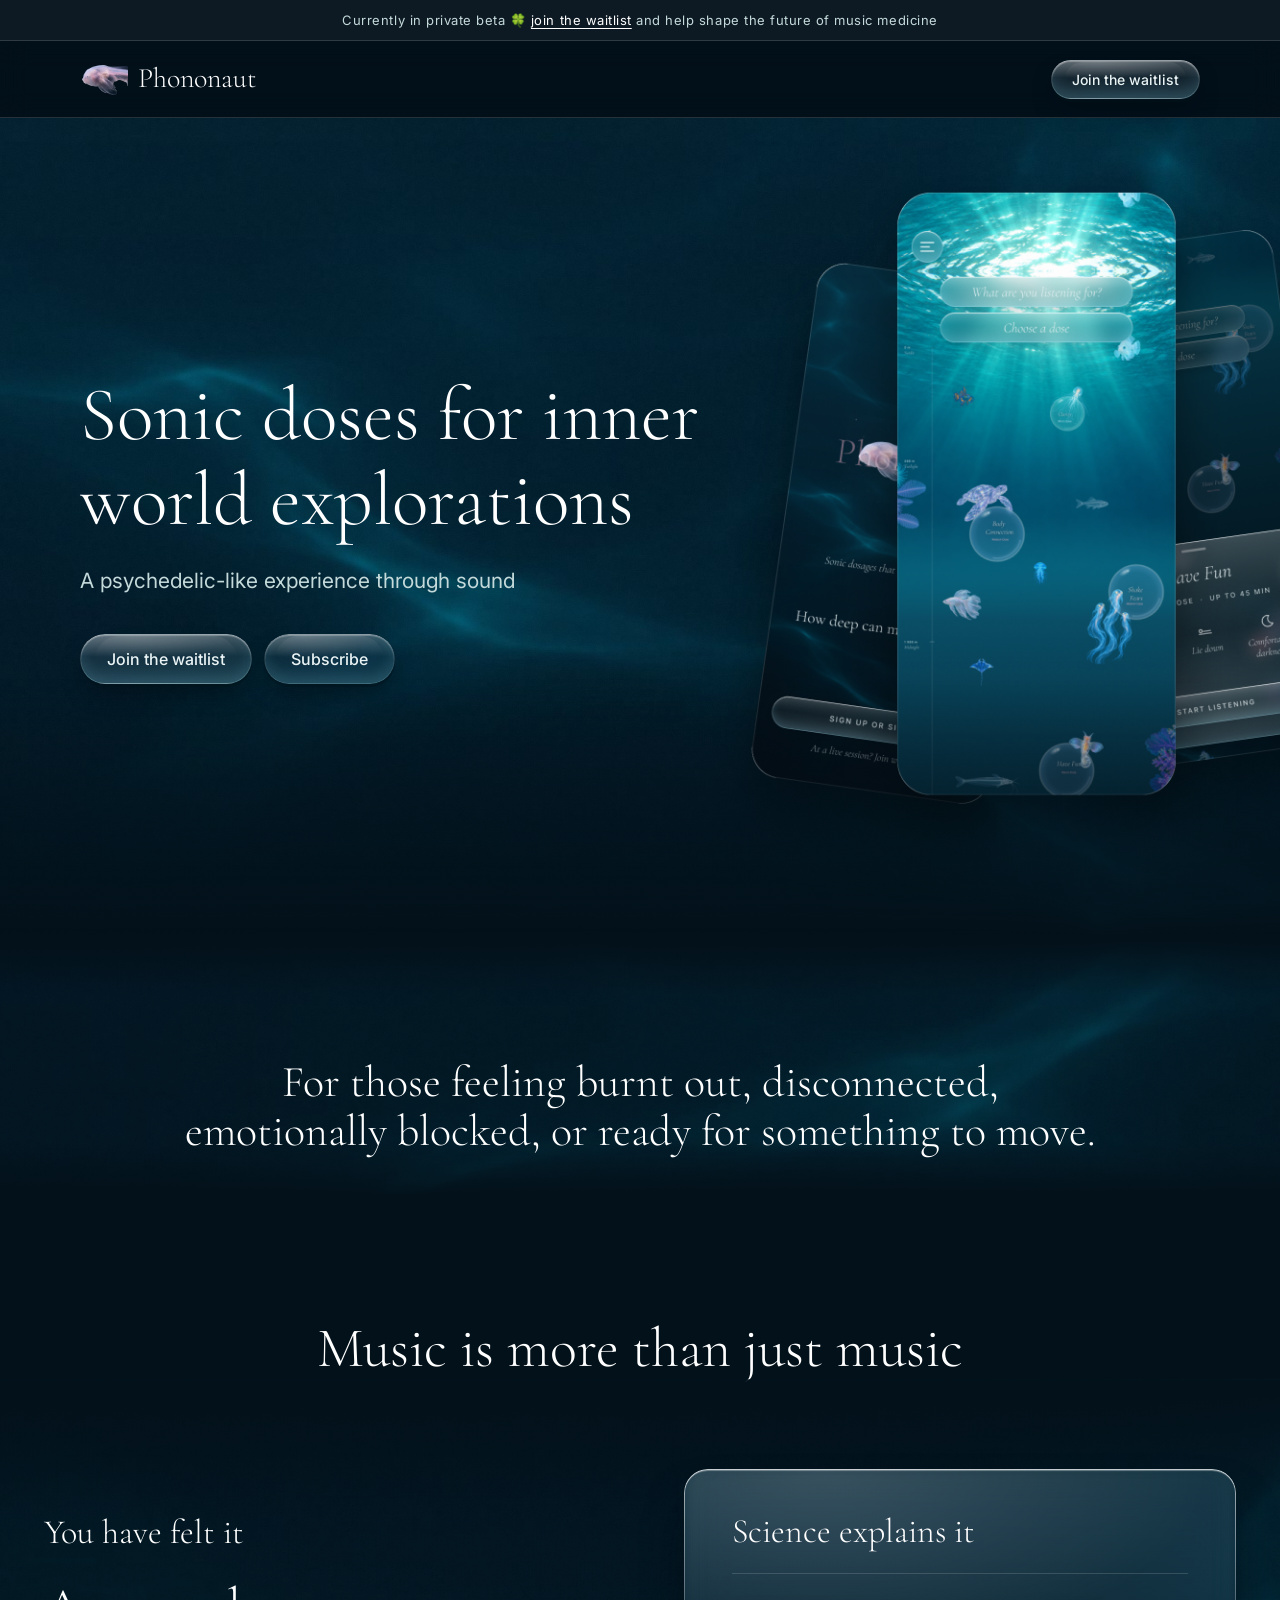
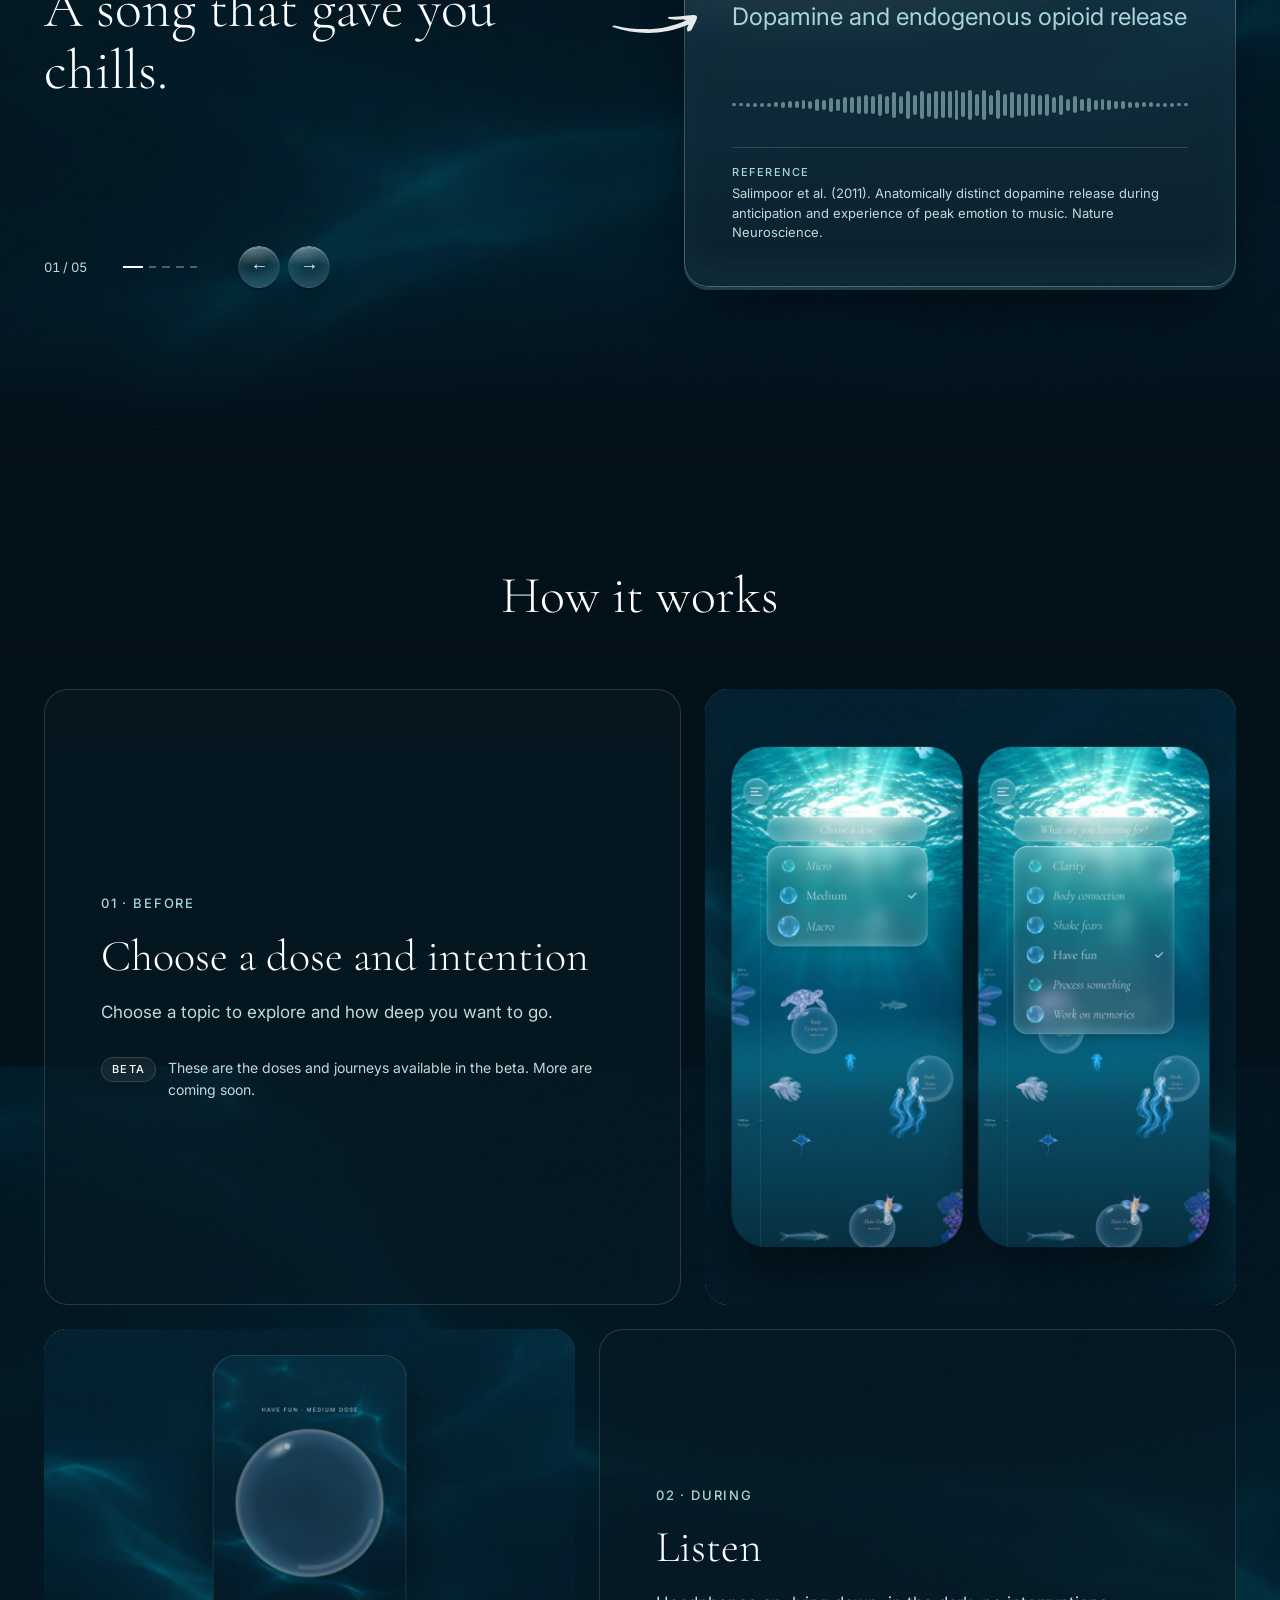
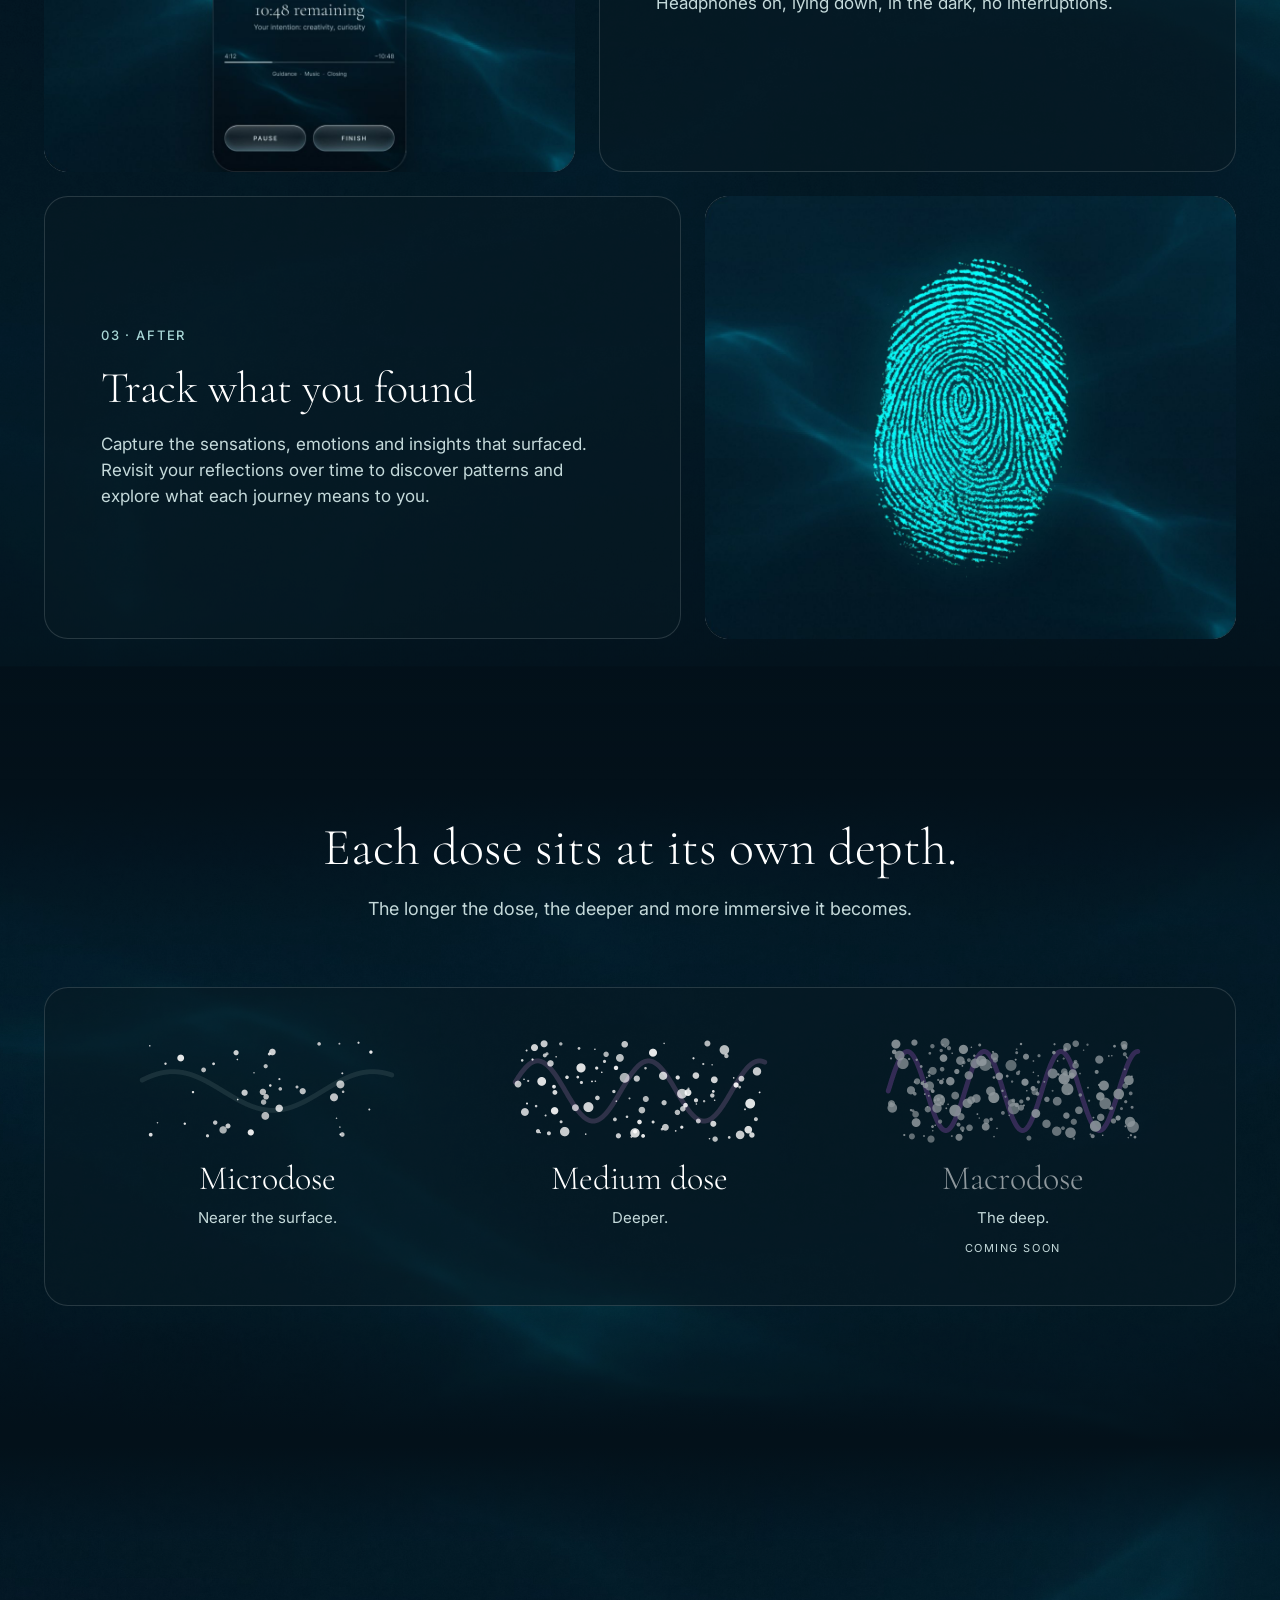
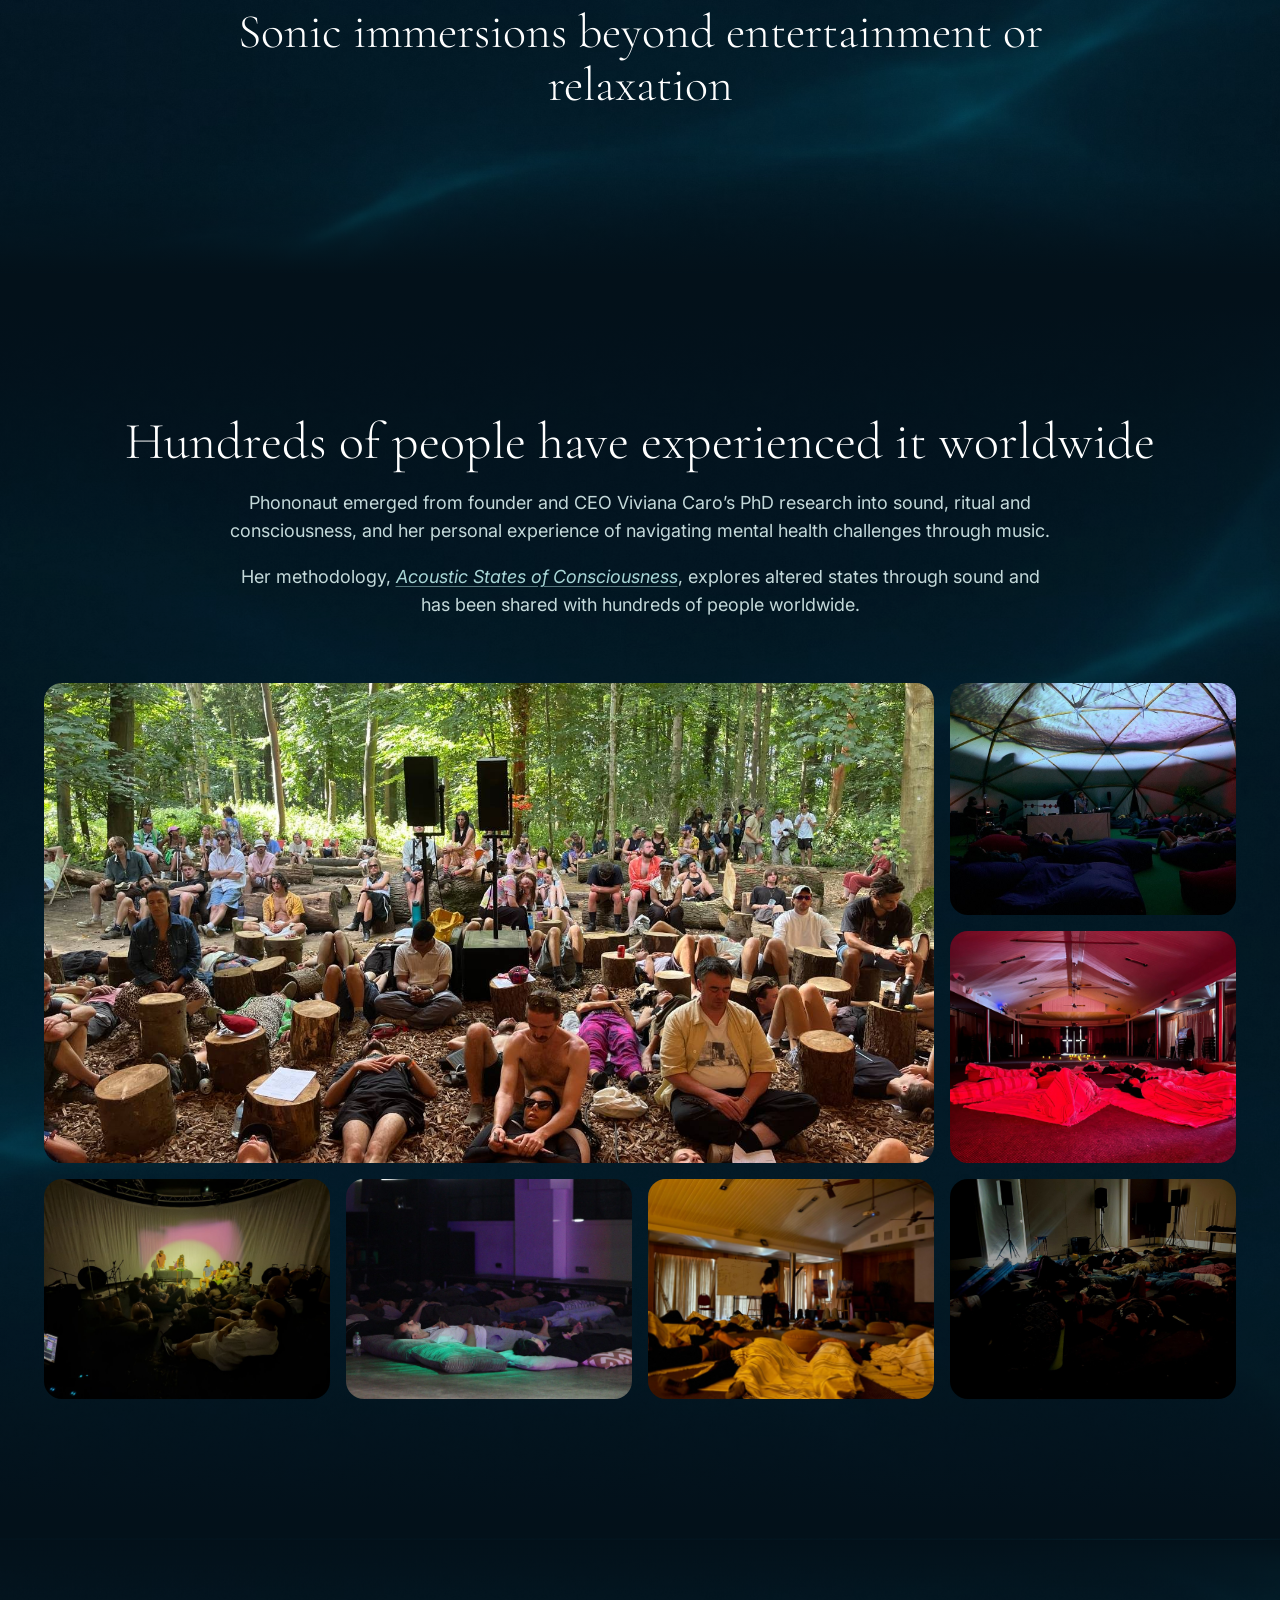
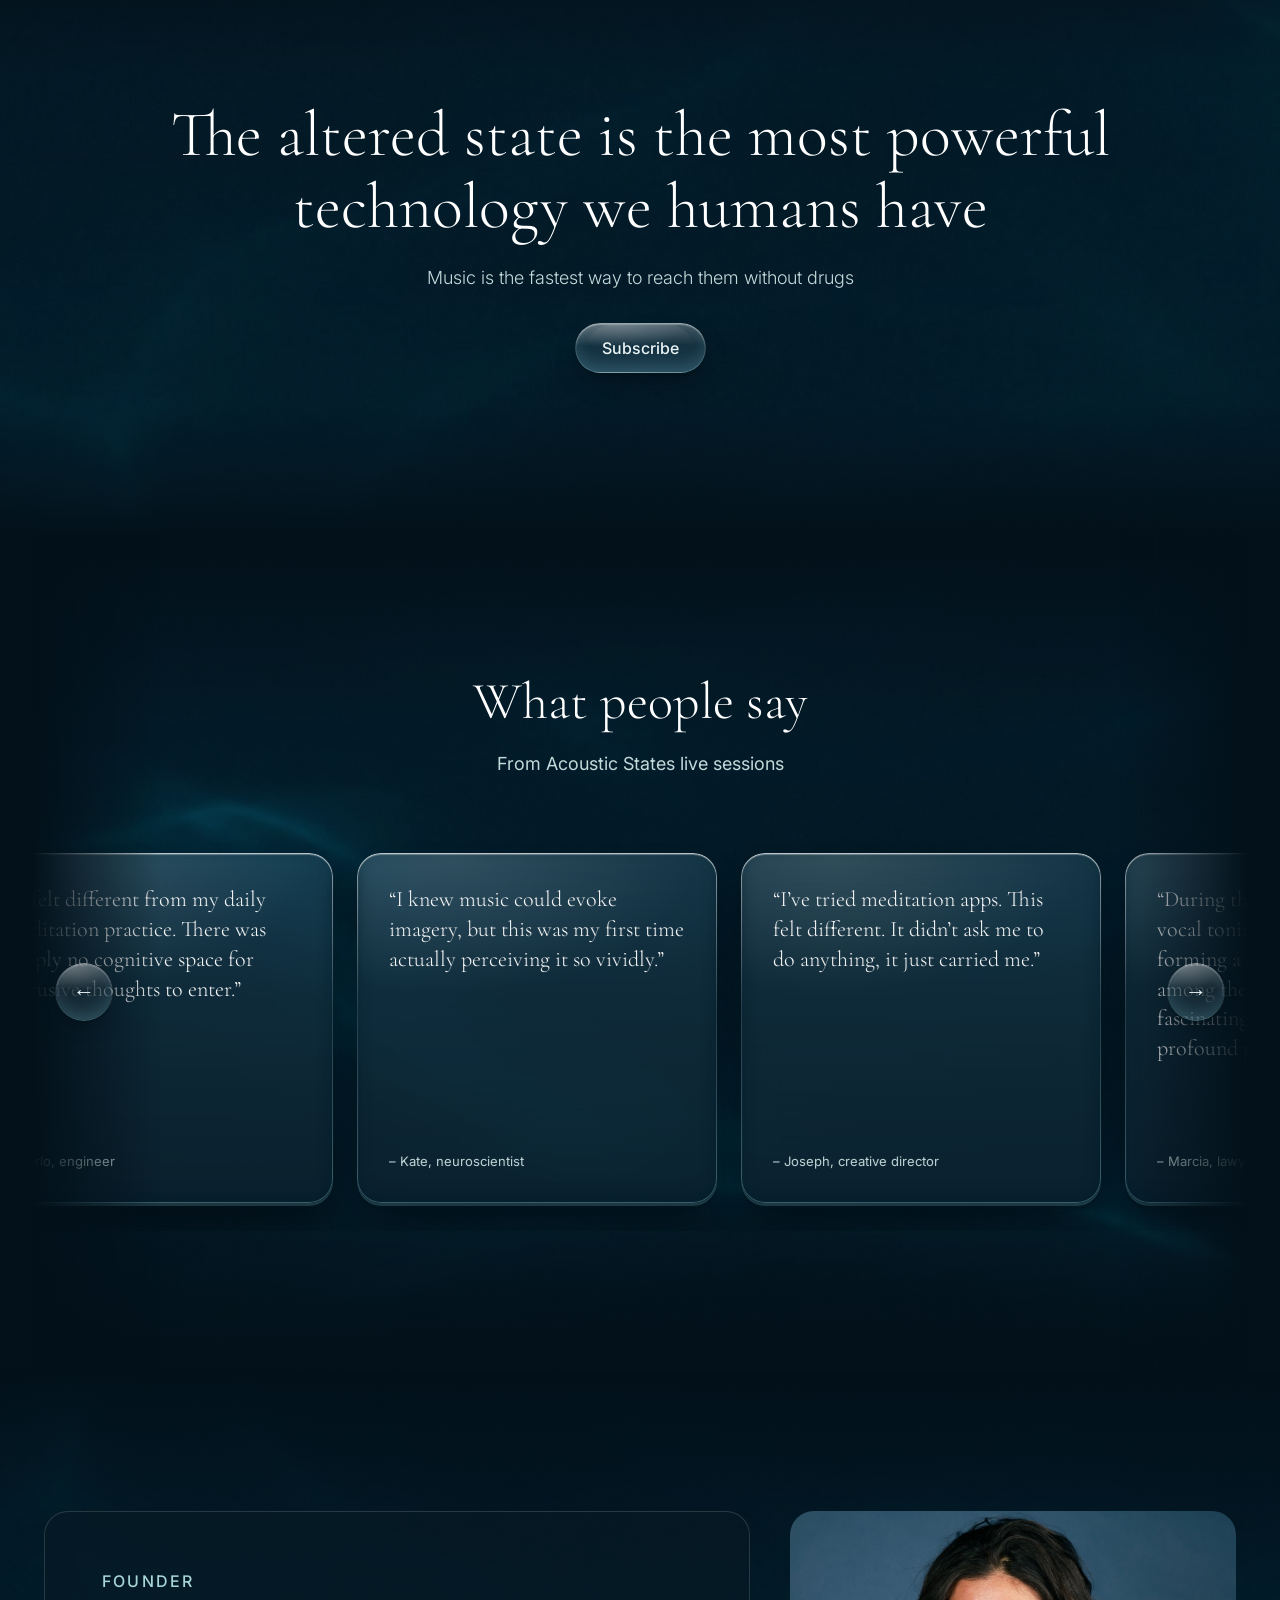
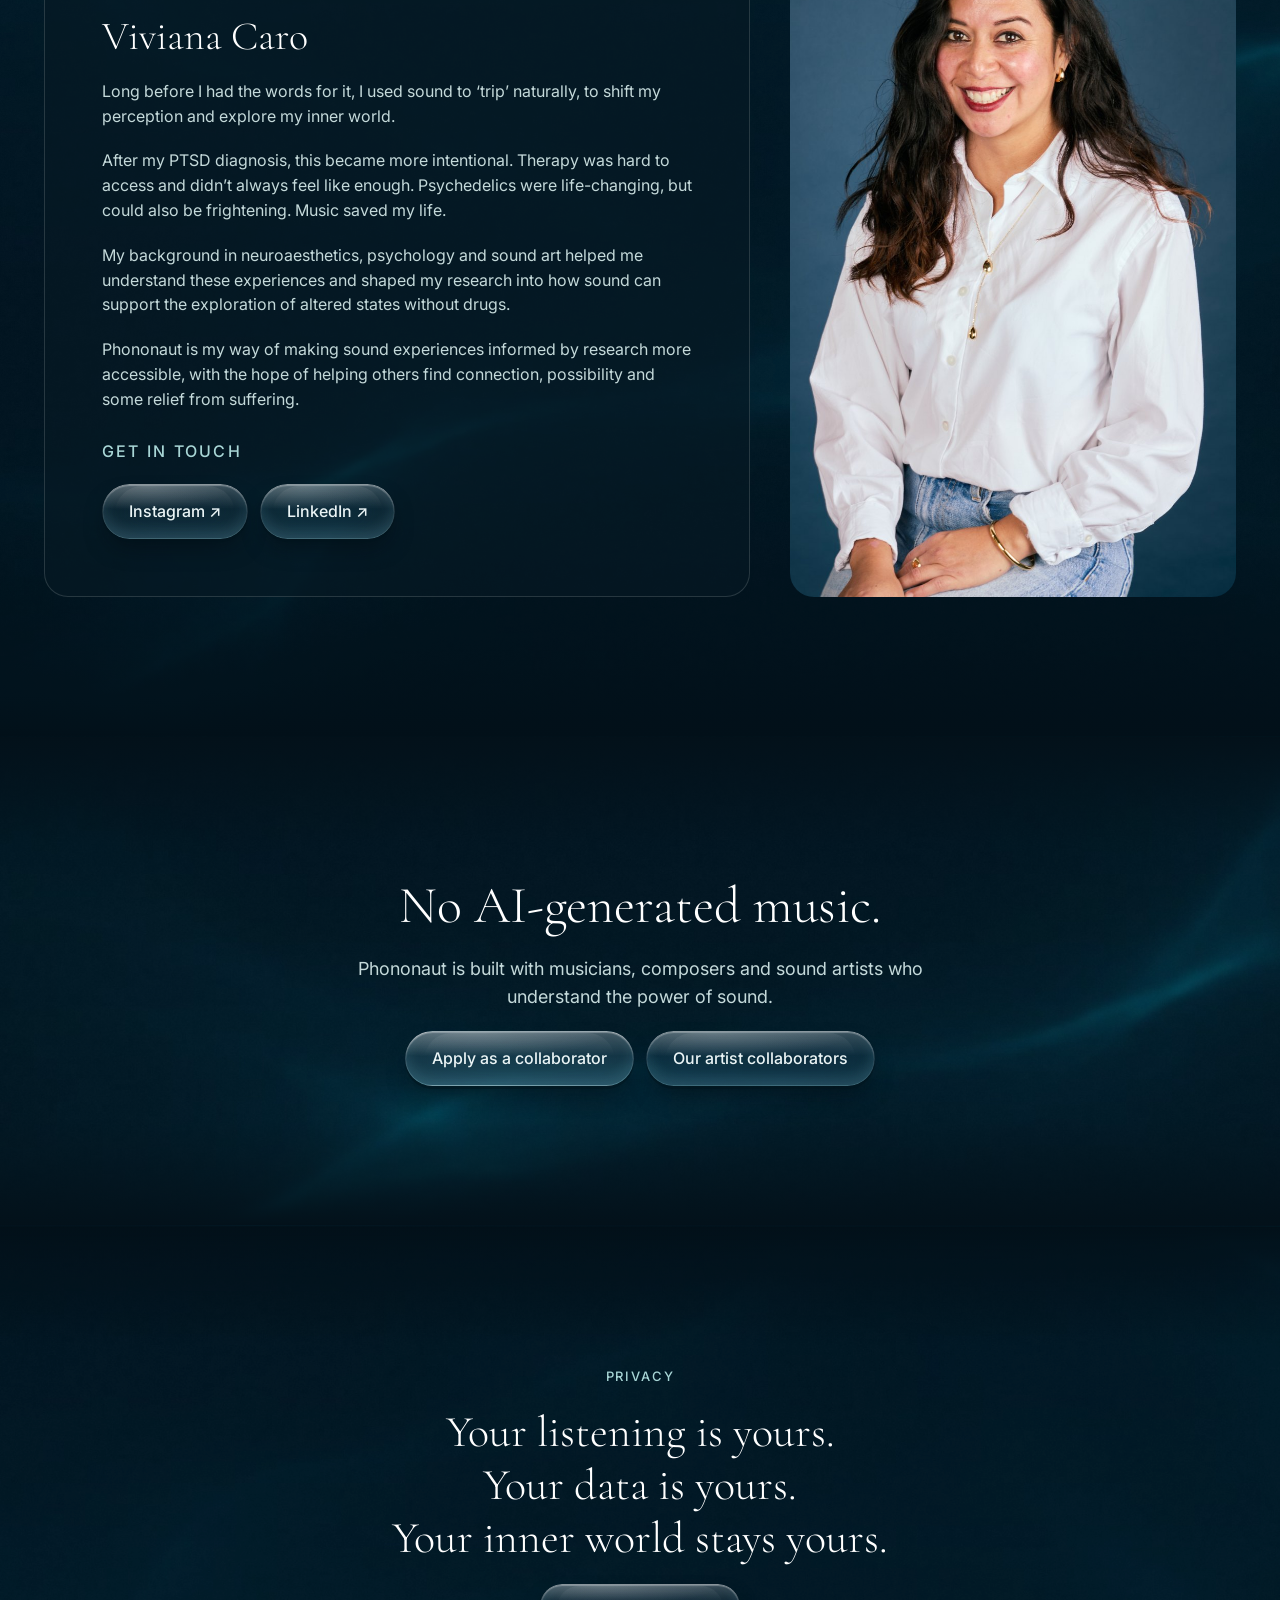
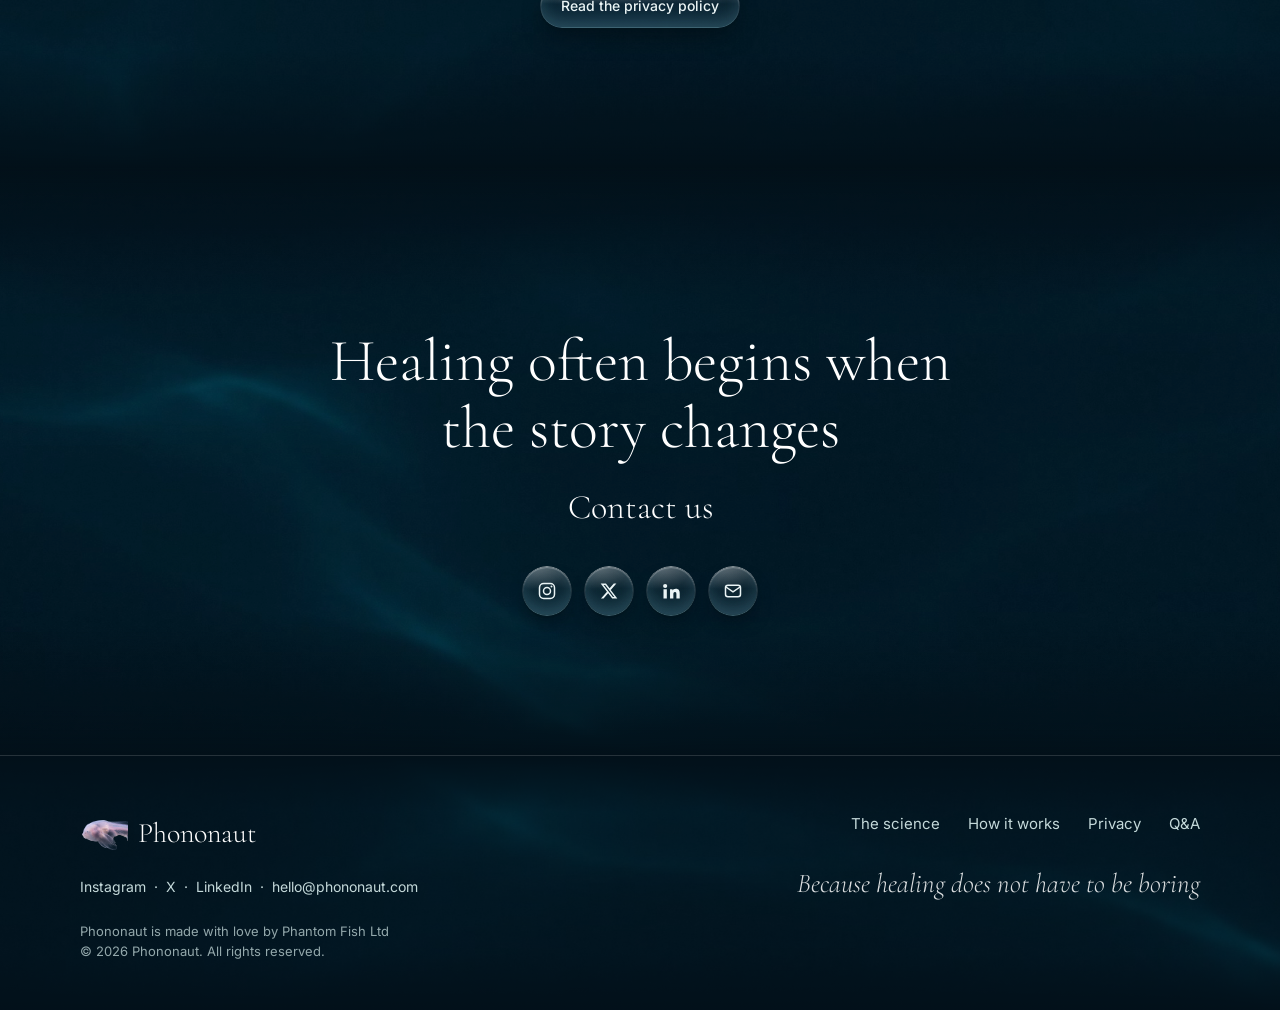
==== index.html @ af829df3 "Ripples on the hero's water: rings from a click, soft ones following the pointer" ====
<!doctype html>
<html lang="en-GB">
<head>
  <meta charset="utf-8">
  <meta name="viewport" content="width=device-width, initial-scale=1">
  <title>Phononaut · Sonic doses for inner world explorations</title>
  <meta name="description" content="A psychedelic-like experience through sound. Guided listening journeys for your iPhone, from Phantom Fish.">
  <link rel="icon" href="images/half-fish.png">
  <link rel="preconnect" href="https://fonts.googleapis.com">
  <link rel="preconnect" href="https://fonts.gstatic.com" crossorigin>
  <link href="https://fonts.googleapis.com/css2?family=Cormorant+Garamond:ital,wght@0,300;1,300&family=Inter:wght@400;500&display=swap" rel="stylesheet">
  <link rel="stylesheet" href="styles.css?v=1795515883">
</head>
<body>

  <p class="banner">Currently in private beta 🍀 <a href="https://acousticstates.com/#waitlist">join the waitlist</a> and help shape the future of music medicine</p>

  <header class="nav">
    <div class="nav__inner">
      <a class="logo" href="index.html" aria-label="Phononaut, home">
        <img src="images/half-fish.png" alt="" width="48" height="32">
        <span>Phononaut</span>
      </a>
      <button type="button" class="button button--small" data-signup="waitlist">Join the waitlist</button>
    </div>
  </header>

  <main>

    <section class="hero">
      <canvas class="hero__ripple" id="ripple" aria-hidden="true"></canvas>
      <div class="hero__phones" aria-hidden="true"></div>
      <div class="hero__words">
        <h1>Sonic doses for inner world explorations</h1>
        <p class="hero__sub">A psychedelic-like experience through sound</p>
        <div class="buttons">
          <button type="button" class="button" data-signup="waitlist">Join the waitlist</button>
          <button type="button" class="button button--outline" data-signup="subscribe">Subscribe</button>
        </div>
      </div>
    </section>

    <section class="statement statement--for"><p>For those feeling burnt out, disconnected, emotionally blocked, or ready for something to move.</p></section>

    <h2 class="lead" id="science">Music is more than just music</h2>

    <section class="science" aria-label="The science, five moments">
      <div class="wrap science__grid">
        <div class="science__felt">
          <h3>You have felt it</h3>
          <p class="science__moment" id="moment" aria-live="polite">A song that gave you chills.</p>
          <div class="progress">
            <span id="count">01 / 05</span>
            <span class="progress__dashes" aria-hidden="true"><span class="is-on"></span><span></span><span></span><span></span><span></span></span>
            <span class="arrows">
              <button class="arrow" id="prev" aria-label="Previous moment">←</button>
              <button class="arrow" id="next" aria-label="Next moment">→</button>
            </span>
          </div>
        </div>
        <div class="deck">
          <svg class="link-arrow" width="85" height="18" viewBox="0 0 85 18" aria-hidden="true"><path d="M76.6005 9.50813C51.005 20.2224 25.8748 20.5983 0 11.7638C1.8615 9.79011 3.44377 10.542 4.65374 10.9179C13.9612 13.4555 23.5479 13.7375 33.0415 14.1134C46.7235 14.6773 59.6609 11.4818 72.3191 6.31267C72.8776 6.1247 73.3429 5.74877 74.4598 4.99689C68.0377 3.68111 61.6155 5.93675 56.031 3.30518C56.1241 2.92925 56.1241 2.45931 56.2172 2.08337C60.4055 1.80142 64.687 1.51946 68.8753 1.14353C73.0637 0.767587 77.159 0.297683 81.3474 0.0157292C84.4188 -0.17224 85.7219 1.33151 84.605 4.15104C83.2089 7.81643 81.2543 11.1999 79.4859 14.6773C79.2997 15.0532 79.0205 15.5231 78.6482 15.7111C77.6244 16.087 76.6005 16.1811 75.4837 16.463C75.2975 15.5232 74.8321 14.4893 74.9252 13.6435C75.1114 12.5157 75.7629 11.5758 76.6005 9.50813Z" fill="currentColor"/></svg>
          <div class="card">
            <h3>Science explains it</h3>
            <p class="card__science" id="mechanism">Dopamine and endogenous opioid release</p>
            <div class="wave" id="wave" aria-hidden="true"></div>
            <p class="paper"><span class="paper__label">Reference</span><a id="paper" href="https://doi.org/10.1038/nn.2726" target="_blank" rel="noopener">Salimpoor et al. (2011). Anatomically distinct dopamine release during anticipation and experience of peak emotion to music. Nature Neuroscience.</a></p>
          </div>
        </div>
      </div>
    </section>

    <section class="section" id="how">
      <div class="wrap">
        <div class="section__head"><h2>How it works</h2></div>
        <div class="steps">
          <article class="step step--flip">
            <div class="step__picture"><img src="images/step-intention.jpg" alt="The app's ocean, with the dose and intention choices open" width="551" height="639"></div>
            <div class="step__card">
              <p class="eyebrow">01 · Before</p>
              <h3>Choose a dose and intention</h3>
              <p>Choose a topic to explore and how deep you want to go.</p>
              <p class="beta"><span class="beta__tag">BETA</span><span>These are the doses and journeys available in the beta. More are coming soon.</span></p>
            </div>
          </article>
          <article class="step">
            <div class="step__picture"><img src="images/step-listen.jpg" alt="The listening screen: a glass bubble and the time remaining" width="551" height="460"></div>
            <div class="step__card">
              <p class="eyebrow">02 · During</p>
              <h3>Listen</h3>
              <p>Headphones on, lying down, in the dark, no interruptions.</p>
            </div>
          </article>
          <article class="step step--flip">
            <div class="step__picture step__picture--print"><img src="images/step-found.jpg" alt="" width="551" height="460"><img class="fingerprint" src="images/fingerprint.png" alt="A glowing turquoise fingerprint" width="430" height="700"></div>
            <div class="step__card">
              <p class="eyebrow">03 · After</p>
              <h3>Track what you found</h3>
              <p>Capture the sensations, emotions and insights that surfaced. Revisit your reflections over time to discover patterns and explore what each journey means to you.</p>
            </div>
          </article>
        </div>
      </div>
    </section>

    <section id="doses" class="section" style="padding-top:40px">
      <div class="wrap">
        <div class="section__head">
          <h2>Each dose sits at its own depth.</h2>
          <p>The longer the dose, the deeper and more immersive it becomes.</p>
        </div>
        <div class="doses">
          <div class="dose"><img src="images/dose-micro.png" alt="" width="260" height="110"><h3>Microdose</h3><p>Nearer the surface.</p></div>
          <div class="dose"><img src="images/dose-medium.png" alt="" width="260" height="110"><h3>Medium dose</h3><p>Deeper.</p></div>
          <div class="dose dose--soon"><img src="images/dose-macro.png" alt="" width="260" height="110"><h3>Macrodose</h3><p>The deep.</p><span class="soon">COMING SOON</span></div>
        </div>
      </div>
    </section>

    <section class="statement statement--water"><p>Sonic immersions beyond entertainment or relaxation</p></section>

    <section class="section">
      <div class="wrap">
        <div class="section__head">
          <h2>Hundreds of people have experienced it worldwide</h2>
          <p>Phononaut emerged from founder and CEO Viviana Caro’s PhD research into sound, ritual and consciousness, and her personal experience of navigating mental health challenges through music.</p>
          <p>Her methodology, <a class="inline-link" href="https://www.acousticstates.com"><em>Acoustic States of Consciousness</em></a>, explores altered states through sound and has been shared with hundreds of people worldwide.</p>
        </div>
        <div class="photos">
          <img class="big" src="images/session-forest.jpg" alt="A listening session in a forest, people lying among tree stumps" loading="lazy">
          <img src="images/session-dome.jpg" alt="A session inside a dome lit with projections" loading="lazy">
          <img src="images/session-red-room.jpg" alt="People lying under blankets in a room lit red" loading="lazy">
          <img src="images/session-curtain.jpg" alt="Musicians playing to a seated audience in a curtained room" loading="lazy">
          <img src="images/session-lying-down.jpg" alt="People lying on cushions in a purple-lit room" loading="lazy">
          <img src="images/session-whiteboard.jpg" alt="Viviana at a whiteboard as people lie listening" loading="lazy">
          <img src="images/session-dark-room.jpg" alt="People lying in a dark room with a beam of light" loading="lazy">
        </div>
      </div>
    </section>

    <section class="statement statement--big statement--water"><p>The altered state is the most powerful technology we humans have</p><p class="statement__small">Music is the fastest way to reach them without drugs</p><div class="statement__action"><button type="button" class="button" data-signup="subscribe">Subscribe</button></div></section>

    <section id="voices" class="section voices" aria-labelledby="voices-title">
      <div class="wrap section__head">
        <h2 id="voices-title">What people say</h2>
        <p>From Acoustic States live sessions</p>
      </div>
      <div class="voices__row" id="voices">
        <div class="voices__track" id="voices-track">
        <blockquote class="quote"><p>“It felt different from my daily meditation practice. There was simply no cognitive space for intrusive thoughts to enter.”</p><cite>– Marlo, engineer</cite></blockquote>
        <blockquote class="quote"><p>“I knew music could evoke imagery, but this was my first time actually perceiving it so vividly.”</p><cite>– Kate, neuroscientist</cite></blockquote>
        <blockquote class="quote"><p>“I’ve tried meditation apps. This felt different. It didn’t ask me to do anything, it just carried me.”</p><cite>– Joseph, creative director</cite></blockquote>
        <blockquote class="quote"><p>“During the initial guidance and vocal toning phase, I felt a sense of forming a collective unconscious among the participants. It was a fascinating preparation that led to profound progressive relaxation.”</p><cite>– Marcia, lawyer</cite></blockquote>
        <blockquote class="quote"><p>“It took me a few weeks to process what came from it. I realised the session connected me more deeply with my own internal sound, even my tinnitus, as a guide or presence. Since the workshop, I relate very differently to my hearing condition.”</p><cite>– Herman, artist</cite></blockquote>
        <blockquote class="quote"><p>“I was very skeptical, but it was one of the most powerful experiences of my life. I have done psychedelics before, and this felt like crossing a threshold. I can’t wait to do it again.”</p><cite>– Chris, founder and musician</cite></blockquote>
      </div>
      </div>
      <div class="voices__fade voices__fade--left" aria-hidden="true"></div>
      <div class="voices__fade" aria-hidden="true"></div>
      <button class="arrow arrow--left" id="voices-prev" aria-label="Previous quotes">←</button>
      <button class="arrow" id="voices-next" aria-label="Next quotes">→</button>
    </section>

    <section class="section" id="about">
      <div class="wrap about">
        <div class="about__card">
          <p class="eyebrow">Founder</p>
          <h2>Viviana Caro</h2>
          <p>Long before I had the words for it, I used sound to ‘trip’ naturally, to shift my perception and explore my inner world.</p>
          <p>After my PTSD diagnosis, this became more intentional. Therapy was hard to access and didn’t always feel like enough. Psychedelics were life-changing, but could also be frightening. Music saved my life.</p>
          <p>My background in neuroaesthetics, psychology and sound art helped me understand these experiences and shaped my research into how sound can support the exploration of altered states without drugs.</p>
          <p>Phononaut is my way of making sound experiences informed by research more accessible, with the hope of helping others find connection, possibility and some relief from suffering.</p>
          <p class="eyebrow" style="margin-top:8px">Get in touch</p>
          <div class="buttons">
            <a class="button button--outline" href="https://www.instagram.com/viviaanacaro/" target="_blank" rel="noopener">Instagram&nbsp;↗</a>
            <a class="button button--outline" href="https://www.linkedin.com/in/vivianacaros/" target="_blank" rel="noopener">LinkedIn&nbsp;↗</a>
          </div>
        </div>
        <img class="about__photo" src="images/viviana.jpg" alt="Viviana Caro, smiling, in a white shirt" width="446" height="669" loading="lazy">
      </div>
    </section>

    <section id="artists" class="section section--water">
      <div class="wrap artists">
        <h2>No AI-generated music.</h2>
        <p>Phononaut is built with musicians, composers and sound artists who understand the power of sound.</p>
        <div class="buttons">
          <button type="button" class="button" id="collab-open">Apply as a collaborator</button>
          <a class="button button--outline" href="#">Our artist collaborators</a>
        </div>
      </div>
    </section>

    <section class="section" id="privacy">
      <div class="wrap privacy">
        <p class="eyebrow">Privacy</p>
        <p class="lines">Your listening is yours.<br>Your data is yours.<br>Your inner world stays yours.</p>
        <a class="button button--outline button--small" href="privacy.html">Read the privacy policy</a>
      </div>
    </section>


    <section class="closing">
      <h2 class="healing">Healing often begins when<br>the story changes</h2>
      <p class="closing__sub">Contact us</p>
      <nav class="socials" aria-label="Phononaut on social media">
        <a class="social" href="#" aria-label="Phononaut on Instagram"><svg viewBox="0 0 24 24" aria-hidden="true"><rect x="3" y="3" width="18" height="18" rx="5" fill="none" stroke="currentColor" stroke-width="1.8"/><circle cx="12" cy="12" r="4.2" fill="none" stroke="currentColor" stroke-width="1.8"/><circle cx="17.4" cy="6.6" r="1.2" fill="currentColor"/></svg></a>
        <a class="social" href="#" aria-label="Phononaut on X"><svg viewBox="0 0 24 24" aria-hidden="true"><path fill="currentColor" d="M17.75 3h3.07l-6.71 7.67L22 21h-6.18l-4.84-6.33L5.44 21H2.37l7.18-8.2L2 3h6.34l4.37 5.78L17.75 3zm-1.08 16.18h1.7L7.4 4.73H5.58l11.09 14.45z"/></svg></a>
        <a class="social" href="#" aria-label="Phononaut on LinkedIn"><svg viewBox="0 0 24 24" aria-hidden="true"><path fill="currentColor" d="M4.98 3.5a2.5 2.5 0 1 1 0 5 2.5 2.5 0 0 1 0-5zM3 9.75h4v11.25H3V9.75zm7 0h3.83v1.54h.06c.53-1 1.84-2.06 3.79-2.06 4.05 0 4.8 2.67 4.8 6.13V21h-4v-5.07c0-1.21-.02-2.77-1.69-2.77-1.69 0-1.95 1.32-1.95 2.68V21h-4V9.75z"/></svg></a>
        <a class="social" href="mailto:hello@phononaut.com" aria-label="Email hello@phononaut.com"><svg viewBox="0 0 24 24" aria-hidden="true"><rect x="3" y="5" width="18" height="14" rx="3" fill="none" stroke="currentColor" stroke-width="1.8"/><path d="M4 7.5l8 5.5 8-5.5" fill="none" stroke="currentColor" stroke-width="1.8" stroke-linecap="round" stroke-linejoin="round"/></svg></a>
      </nav>
    </section>

  </main>

  <footer class="footer">
    <div class="footer__inner">
      <div class="footer__left">
        <a class="logo" href="index.html"><img src="images/half-fish.png" alt="" width="48" height="32"><span>Phononaut</span></a>
        <p class="footer__social"><a href="#">Instagram</a> &nbsp;·&nbsp; <a href="#">X</a> &nbsp;·&nbsp; <a href="#">LinkedIn</a> &nbsp;·&nbsp; <a href="mailto:hello@phononaut.com">hello@phononaut.com</a></p>
        <p class="footer__company">Phononaut is made with love by Phantom Fish Ltd<br>© 2026 Phononaut. All rights reserved.</p>
      </div>
      <div class="footer__right">
        <nav class="footer__cols" aria-label="Footer">
        <div class="footer__links"><a href="#science">The science</a><a href="#how">How it works</a><a href="privacy.html">Privacy</a><a href="qa.html">Q&amp;A</a></div>
      </nav>
        <p class="footer__tagline">Because healing does not have to be boring</p>
      </div>
    </div>
  </footer>


  <dialog class="signup" id="signup" aria-labelledby="signup-title">
    <form class="signup__form" id="signup-form" action="https://formspree.io/f/moedpyzq" method="POST" novalidate>
      <button type="button" class="signup__close" id="signup-close" aria-label="Close">×</button>
      <p class="eyebrow" id="signup-eyebrow">Private beta</p>
      <h2 id="signup-title">Join the waitlist</h2>
      <p class="signup__lead" id="signup-lead">Leave your email and we’ll let you know when there is a place for you.</p>
      <input type="hidden" name="list" id="signup-list" value="Waitlist">
      <input type="hidden" name="_subject" id="signup-subject" value="New Phononaut waitlist sign-up">
      <label class="signup__label" for="signup-email">Email</label>
      <input class="signup__input" type="email" id="signup-email" name="email" autocomplete="email" required placeholder="you@example.com">
      <p class="signup__error" id="signup-error" role="alert"></p>
      <button class="button signup__submit" type="submit" id="signup-submit">Join the waitlist</button>
      <p class="signup__done" id="signup-done" role="status" hidden>Thank you, you’re on the list.</p>
    </form>
  </dialog>

  <dialog class="signup collab" id="collab" aria-labelledby="collab-title">
    <form class="signup__form" id="collab-form" action="https://formspree.io/f/moedpyzq" method="POST" enctype="multipart/form-data" novalidate>
      <button type="button" class="signup__close" id="collab-close" aria-label="Close">×</button>
      <div class="collab__fields">
        <p class="eyebrow">Artists</p>
        <h2 id="collab-title">Apply as a collaborator</h2>
        <p class="signup__lead">Tell us about your sound. We read every application.</p>
        <input type="hidden" name="list" value="Collaborator">
        <input type="hidden" name="_subject" value="New Phononaut collaborator application">
        <label class="signup__label" for="collab-name">Name</label>
        <input class="signup__input" type="text" id="collab-name" name="name" autocomplete="name" required>
        <label class="signup__label" for="collab-email">Email</label>
        <input class="signup__input" type="email" id="collab-email" name="email" autocomplete="email" required placeholder="you@example.com">
        <label class="signup__label" for="collab-social">Social media and website</label>
        <textarea class="signup__input signup__area" id="collab-social" name="social" rows="2" placeholder="Instagram, SoundCloud, Bandcamp, your website…"></textarea>
        <label class="signup__label" for="collab-message">Message</label>
        <textarea class="signup__input signup__area" id="collab-message" name="message" rows="4" required placeholder="Who you are and the kind of music you make"></textarea>
        <label class="signup__label" for="collab-link">Link to your music</label>
        <input class="signup__input" type="url" id="collab-link" name="music_link" placeholder="https://">
        <label class="signup__label" for="collab-file">Or upload a sample <span class="signup__hint">(audio, up to 25 MB)</span></label>
        <label class="file" for="collab-file"><span class="file__button">Choose a file</span><span class="file__name" id="collab-file-name">No file chosen</span></label>
        <input class="file__input" type="file" id="collab-file" name="sample" accept="audio/*,.mp3,.wav,.aiff,.aif,.flac,.m4a">
        <p class="signup__error" id="collab-error" role="alert"></p>
        <button class="button signup__submit" type="submit" id="collab-submit">Send application</button>
      </div>
      <p class="signup__done" id="collab-done" role="status" hidden>Thank you. We’ve received your application and will be in touch.</p>
    </form>
  </dialog>
  <script src="script.js?v=1795515883"></script>
</body>
</html>
---- styles.css ----
/* Phononaut · built from the Figma frame "Option no video" (page "Final Websites"). */

:root {
  --sea: #03111a;
  --sea-2: #061a26;
  --card: rgba(8, 26, 36, .62);
  --line: rgba(255, 255, 255, .14);
  --white: #ffffff;
  --body: #c4d9da;
  --accent: #a8d6d6;
  --draft: #f2c3a2;
  --serif: "Cormorant Garamond", Georgia, serif;
  --sans: "Inter", system-ui, sans-serif;
  --wide: 1240px;
}

* { box-sizing: border-box; }
html { scroll-behavior: smooth; }
body {
  margin: 0;
  background: var(--sea);
  color: var(--body);
  font-family: var(--sans);
  font-size: 17px;
  line-height: 1.55;
  -webkit-font-smoothing: antialiased;
  overflow-x: hidden;
}
h1, h2, h3, p { margin: 0; font-weight: 400; }
h1, h2, h3 { font-family: var(--serif); font-weight: 300; color: var(--white); line-height: 1.12; }
a { color: inherit; }
img { display: block; max-width: 100%; height: auto; }
em { font-style: italic; }
.inline-link { color: var(--accent); text-underline-offset: 3px; text-decoration-color: rgba(168,214,214,.5); }
.inline-link:hover { text-decoration-color: var(--accent); }

.wrap { width: 100%; max-width: var(--wide); margin: 0 auto; padding: 0 24px; }
.eyebrow { font-size: 13px; font-weight: 500; letter-spacing: .14em; text-transform: uppercase; color: var(--accent); }
.centre { text-align: center; }
.section { padding: 140px 0; }
.section__head { display: flex; flex-direction: column; align-items: center; gap: 18px; text-align: center; margin-bottom: 64px; }
.section__head h2 { font-size: 52px; }
.section__head p { max-width: 820px; font-size: 18px; }

/* Buttons */
.buttons { display: flex; flex-wrap: wrap; gap: 12px; }
.button, .arrow, .faq-toggle__arrow {
  --glass:
    radial-gradient(60% 50% at 30% 0%, rgba(255,255,255,.18), rgba(255,255,255,0) 100%),
    linear-gradient(to bottom, rgba(255,255,255,.22) 0%, rgba(191,235,242,.06) 45%, rgba(153,217,229,.12) 100%);
}
.button {
  position: relative;
  display: inline-flex; align-items: center; gap: 8px;
  padding: 14px 26px; border-radius: 999px;
  font-size: 16px; font-weight: 500; text-decoration: none; white-space: nowrap;
  color: #eaf4f5;
  background: var(--glass);
  border: 1px solid transparent;
  background-clip: padding-box;
  backdrop-filter: blur(28px) saturate(140%); -webkit-backdrop-filter: blur(28px) saturate(140%);
  --depth:
    inset 0 1px 1px rgba(255,255,255,.3),
    inset 0 -6px 14px rgba(153,229,255,.14),
    0 3px 0 rgba(0,20,30,.45),
    0 12px 24px -8px rgba(0,8,14,.6);
  box-shadow: var(--depth);
  transition: transform .15s ease, box-shadow .15s ease, background .2s ease;
}
/* a glossy highlight across the top half, like a curved glass lens */
.button::after, .arrow::after {
  content: ""; position: absolute; left: 8%; right: 8%; top: 1px; height: 52%; border-radius: 999px 999px 60% 60% / 999px 999px 40% 40%; pointer-events: none;
  background: linear-gradient(to bottom, rgba(255,255,255,.07), rgba(255,255,255,0) 80%);
}
.button:active, .arrow:active { transform: translateY(3px); box-shadow: inset 0 2px 1px rgba(255,255,255,.4), inset 0 -2px 6px rgba(0,30,45,.5), 0 1px 0 rgba(0,20,30,.55), 0 6px 14px -6px rgba(0,8,14,.7); }
/* the glass edge: bright at the top, fading, with a cool glint at the bottom */
.button::before, .arrow::before {
  content: ""; position: absolute; inset: -1px; border-radius: inherit; padding: 1px; pointer-events: none;
  background: linear-gradient(to bottom, rgba(255,255,255,.55), rgba(255,255,255,.12) 50%, rgba(178,242,255,.35));
  -webkit-mask: linear-gradient(#000 0 0) content-box, linear-gradient(#000 0 0); -webkit-mask-composite: xor; mask-composite: exclude;
}
button.button { font-family: inherit; cursor: pointer; }
.button:hover { transform: translateY(-2px); box-shadow: var(--depth), 0 0 22px rgba(153,229,255,.18); }
/* the main action is a brighter glass */
.button:not(.button--outline) { background: radial-gradient(60% 50% at 30% 0%, rgba(255,255,255,.2), rgba(255,255,255,0) 100%), linear-gradient(to bottom, rgba(255,255,255,.26) 0%, rgba(191,235,242,.1) 45%, rgba(153,217,229,.18) 100%); }
.button--small { padding: 10px 20px; font-size: 14px; }
.button:focus-visible, .arrow:focus-visible, summary:focus-visible { outline: 2px solid var(--accent); outline-offset: 3px; }

/* Banner and menu bar */
.banner { text-align: center; font-size: 13px; letter-spacing: .04em; color: var(--body); padding: 10px 16px; background: rgba(255,255,255,.04); border-bottom: 1px solid var(--line); }
.banner a { color: var(--white); text-underline-offset: 3px; }
.nav { position: sticky; top: 0; z-index: 20; background: rgba(3, 17, 26, .82); backdrop-filter: blur(14px); -webkit-backdrop-filter: blur(14px); border-bottom: 1px solid var(--line); }
.nav__inner { display: flex; align-items: center; justify-content: space-between; height: 76px; max-width: 1440px; margin: 0 auto; padding: 0 80px; }
.logo { display: inline-flex; align-items: center; gap: 10px; text-decoration: none; }
.logo img { width: 48px; }
.logo span { font-family: var(--serif); font-weight: 300; font-size: 28px; color: var(--white); }

/* Hero */
.hero { position: relative; min-height: 820px; display: flex; align-items: center; overflow: hidden; background: url("images/water.jpg?v=1795513980") center / cover no-repeat; }
.hero__ripple { position: absolute; inset: 0; width: 100%; height: 100%; z-index: 0; display: block; }
.hero__phones { position: absolute; inset: 0; z-index: 1; pointer-events: none; background: url("images/hero-phones.png?v=2") right -30px center / auto 96% no-repeat; }
.hero::after { z-index: 1; }
.hero__words { z-index: 2 !important; }
.hero::after { content: ""; position: absolute; inset: auto 0 0 0; height: 260px; background: linear-gradient(to bottom, rgba(3,17,26,0), var(--sea)); pointer-events: none; }
.hero__words { position: relative; z-index: 1; max-width: 1440px; width: 100%; margin: 0 auto; padding: 0 80px; }
.hero h1 { font-size: 76px; max-width: 700px; }
.hero__sub { margin: 22px 0 36px; font-size: 21px; }

/* Science moments */
.lead { font-size: 56px; text-align: center; padding-top: 120px; }
.science { position: relative; padding: 90px 0 140px; }
.science__grid { display: grid; grid-template-columns: 1fr 1fr; gap: 88px; align-items: stretch; }
.science__felt { display: flex; flex-direction: column; padding-top: 44px; }
.science__felt h3 { font-size: 34px; line-height: 1.2; margin-bottom: 0; }
.science__moment { font-family: var(--serif); font-weight: 300; font-size: 56px; line-height: 1.1; color: var(--white); margin-top: 24px; display: flex; align-items: flex-start; }
.science__felt .progress { margin-top: auto; }
.progress { display: flex; align-items: center; gap: 22px; margin-top: 36px; font-size: 13px; }
.progress__dashes { display: flex; gap: 6px; flex: none; width: 74px; }
#count { display: inline-block; flex: none; width: 4.4em; font-variant-numeric: tabular-nums; white-space: nowrap; }
.progress__dashes span { width: 10px; height: 2px; background: rgba(255,255,255,.3); transition: width .3s ease, background .3s ease; }
.progress__dashes span.is-on { width: 26px; background: var(--white); }
.arrows { display: flex; gap: 10px; margin-left: 20px; }
.arrow { position: relative; width: 40px; height: 40px; border-radius: 50%; border: 0; background: var(--glass); backdrop-filter: blur(28px); -webkit-backdrop-filter: blur(28px); --depth: inset 0 1px 1px rgba(255,255,255,.3), inset 0 -6px 14px rgba(153,229,255,.14), 0 3px 0 rgba(0,20,30,.45), 0 10px 20px -8px rgba(0,8,14,.6); box-shadow: var(--depth); color: #eaf4f5; font-size: 18px; cursor: pointer; }
.arrow:hover { box-shadow: var(--depth), 0 0 18px rgba(153,229,255,.2); }
.deck { position: relative; display: flex; }
.deck .card { flex: 1; display: flex; flex-direction: column; }
.card__science { flex: 1; }
.link-arrow { position: absolute; z-index: 2; left: -72px; top: 146px; width: 85px; height: 18px; color: var(--white); opacity: .9; }
.card { position: relative; z-index: 1; padding: 44px 48px; border-radius: 24px; border: 0;
  background:
    radial-gradient(70% 45% at 25% 0%, rgba(255,255,255,.14), rgba(255,255,255,0) 100%),
    linear-gradient(to bottom, rgba(120,190,210,.20) 0%, rgba(20,48,62,.78) 40%, rgba(12,34,46,.88) 100%);
  backdrop-filter: blur(24px) saturate(140%); -webkit-backdrop-filter: blur(24px) saturate(140%);
  box-shadow:
    inset 0 2px 1px rgba(255,255,255,.35),
    inset 0 -6px 14px rgba(0,30,45,.55),
    inset 0 -18px 30px rgba(153,229,255,.08),
    0 3px 0 rgba(140,205,220,.22),
    0 7px 0 rgba(0,20,30,.6),
    0 30px 50px -14px rgba(0,8,14,.85);
}
.card::before {
  content: ""; position: absolute; inset: 0; border-radius: inherit; padding: 1px; pointer-events: none;
  background: linear-gradient(to bottom, rgba(255,255,255,.6), rgba(255,255,255,.12) 45%, rgba(178,242,255,.35));
  -webkit-mask: linear-gradient(#000 0 0) content-box, linear-gradient(#000 0 0); -webkit-mask-composite: xor; mask-composite: exclude;
}
.card h3 { font-size: 34px; padding-bottom: 22px; border-bottom: 1px solid var(--line); }
.card__science { margin: 24px 0; font-size: 24px; color: var(--accent); min-height: 2.6em; }
.wave { display: flex; align-items: center; gap: 3px; height: 40px; }
.paper { margin-top: 22px; padding-top: 16px; border-top: 1px solid var(--line); font-size: 13px; line-height: 1.5; min-height: 5.6em; }
.paper__label { display: block; margin-bottom: 4px; font-size: 11px; font-weight: 500; letter-spacing: .14em; text-transform: uppercase; color: var(--accent); }
.paper a { color: var(--body); text-decoration: none; }
.paper a:hover { color: var(--white); text-decoration: underline; text-underline-offset: 3px; }
.card { transition: opacity .25s ease, transform .25s ease; }
.card.is-changing { opacity: 0; transform: translateX(16px); }
.wave span { flex: 1; background: rgba(168, 214, 214, .55); border-radius: 2px; }

/* How it works */
.steps { display: flex; flex-direction: column; gap: 24px; }
.step { display: grid; grid-template-columns: 1fr 1.2fr; gap: 24px; }
.step--flip { grid-template-columns: 1.2fr 1fr; }
.step--flip .step__picture { order: 2; }
.step__picture { border-radius: 24px; overflow: hidden; background: var(--sea-2); }
.step__picture img { width: 100%; height: 100%; object-fit: cover; }
.step__picture--print { position: relative; }
.step__picture .fingerprint { position: absolute; left: 50%; top: 50%; width: auto; height: 72%; object-fit: contain; transform: translate(-50%, -50%); filter: drop-shadow(0 0 24px rgba(0, 230, 230, .35)); }
.step__card { display: flex; flex-direction: column; justify-content: center; gap: 18px; padding: 56px; border-radius: 24px; border: 1px solid var(--line); background: var(--card); }
.step__card h3 { font-size: 44px; }
.beta { display: flex; align-items: flex-start; gap: 12px; margin-top: 14px; font-size: 14px; }
.beta__tag { flex: none; padding: 3px 10px; border-radius: 999px; border: 1px solid var(--line); background: rgba(255,255,255,.06); color: var(--white); font-size: 11px; font-weight: 500; letter-spacing: .12em; }

/* Doses */
.doses { display: grid; grid-template-columns: repeat(3, 1fr); gap: 24px; padding: 48px; border-radius: 24px; border: 1px solid var(--line); background: var(--card); text-align: center; }
.dose img { width: 260px; margin: 0 auto 14px; }
.dose h3 { font-size: 34px; }
.dose p { font-size: 15px; margin-top: 8px; }
.dose--soon img, .dose--soon h3 { opacity: .55; }
.soon { display: block; margin-top: 10px; font-size: 11px; letter-spacing: .14em; color: var(--body); }

.statement { padding: 72px 0; text-align: center; }
.statement p { font-family: var(--serif); font-weight: 300; color: var(--white); font-size: 48px; line-height: 1.12; max-width: 1000px; margin: 0 auto; }
.statement--big p { font-size: 64px; }
.statement p.statement__small { margin-top: 22px; font-family: var(--sans); font-size: 18px; line-height: 1.5; color: var(--body); }

/* Photos */
.photos { display: grid; grid-template-columns: repeat(4, 1fr); grid-template-rows: 232px 232px 220px; gap: 16px; }
.photos img { width: 100%; height: 100%; object-fit: cover; border-radius: 18px; }
.photos .big { grid-column: 1 / span 3; grid-row: 1 / span 2; }

/* Voices */
.voices { position: relative; }
.voices__row { display: flex; gap: 24px; overflow-x: auto; scroll-snap-type: x mandatory; padding: 8px max(24px, calc((100vw - var(--wide)) / 2 + 24px)); scrollbar-width: none; scroll-padding-inline: max(24px, calc((100vw - var(--wide)) / 2 + 24px)); }
.voices__row::-webkit-scrollbar { display: none; }
.quote { margin: 0; flex: 0 0 360px; scroll-snap-align: start; display: flex; flex-direction: column; justify-content: space-between; gap: 28px; padding: 32px; border-radius: 24px; border: 1px solid var(--line); background: var(--card); }
.quote p { font-family: var(--serif); font-weight: 300; font-size: 22px; line-height: 1.35; color: var(--white); }
.quote cite { font-style: normal; font-size: 13px; }
.voices__fade { position: absolute; top: 0; right: 0; bottom: 0; width: 200px; background: linear-gradient(to right, rgba(3,17,26,0), var(--sea) 80%); pointer-events: none; }
.voices__fade--left { left: 0; right: auto; background: linear-gradient(to left, rgba(3,17,26,0), var(--sea) 80%); opacity: 0; transition: opacity .3s ease; }
.voices.is-scrolled .voices__fade--left { opacity: 1; }
.voices .arrow { position: absolute; right: 56px; top: 50%; transform: translateY(-50%); width: 56px; height: 56px; font-size: 22px; z-index: 2; }
.voices .arrow--left { right: auto; left: 56px; }
.voices .arrow[disabled] { opacity: .35; cursor: default; }

/* About me */
.about { display: grid; grid-template-columns: 1fr 446px; gap: 40px; align-items: stretch; }
.about__card { padding: 57px; border-radius: 24px; border: 1px solid var(--line); background: var(--card); display: flex; flex-direction: column; gap: 20px; }
.about__card h2 { font-size: 40px; }
.about__card p { font-size: 16px; }
.about__photo { border-radius: 24px; width: 100%; height: 100%; object-fit: cover; }

/* Artists, privacy */
.artists, .privacy { text-align: center; display: flex; flex-direction: column; align-items: center; gap: 20px; }
.artists h2 { font-size: 52px; }
.artists p { max-width: 640px; font-size: 18px; }
.privacy p.lines { font-family: var(--serif); font-weight: 300; color: var(--white); font-size: 44px; line-height: 1.2; }

/* Water across the whole page: each section shows a different part of it */
main > section:not(.hero):not(.wrap), .footer { position: relative; isolation: isolate; }
main > section:not(.hero):not(.wrap)::before, .footer::before {
  content: ""; position: absolute; inset: 0; z-index: -1; pointer-events: none;
  background:
    linear-gradient(to bottom, var(--sea) 0%, rgba(3,17,26,.35) 22%, rgba(3,17,26,.35) 78%, var(--sea) 100%),
    url("images/water.jpg?v=1795513980") var(--wpos, center) / var(--wsize, cover) no-repeat;
  transform: var(--wflip, none);
  opacity: var(--wo, .9);
}
main > section:nth-of-type(4n+1) { --wpos: 15% 25%; --wsize: 140% auto; }
main > section:nth-of-type(4n+2) { --wpos: 75% 60%; --wsize: 130% auto; --wflip: scaleX(-1); }
main > section:nth-of-type(4n+3) { --wpos: 40% 85%; --wsize: 160% auto; --wflip: scaleY(-1); }
main > section:nth-of-type(4n)   { --wpos: 90% 15%; --wsize: 150% auto; --wflip: scale(-1, -1); }
.statement--water, .section--water { --wo: 1; --wsize: cover; --wpos: center; }
.footer { --wpos: 30% 70%; --wsize: 160% auto; --wo: .5; }
.statement--water { padding: 160px 0; }

/* Questions */
.faq-toggle { max-width: 900px; margin: 0 auto; }
#questions { padding-top: 36px; padding-bottom: 120px; }
.faq-toggle > summary { list-style: none; display: flex; justify-content: center; align-items: center; gap: 18px; cursor: pointer; }
.faq-toggle > summary::-webkit-details-marker { display: none; }
.faq-toggle > summary h2 { font-size: 52px; }
.faq-toggle__arrow { font-size: 30px; color: var(--accent); transition: transform .25s ease; }
.faq-toggle > summary:hover .faq-toggle__arrow { transform: translateY(3px); }
.faq-toggle[open] .faq-toggle__arrow { transform: rotate(180deg); }
.faq-toggle[open] > .faq { margin-top: 48px; }
.faq { max-width: 900px; margin: 0 auto; border-top: 1px solid var(--line); }
.faq details { border-bottom: 1px solid var(--line); }
.faq summary { list-style: none; display: flex; justify-content: space-between; align-items: center; gap: 24px; padding: 26px 0; cursor: pointer; font-family: var(--serif); font-weight: 300; font-size: 28px; color: var(--white); }
.faq summary::-webkit-details-marker { display: none; }
.faq summary::after { content: "+"; font-family: var(--sans); font-size: 24px; color: var(--accent); }
.faq details[open] summary::after { content: "–"; }
.faq details p { padding: 0 0 26px; }

/* Closing */
.closing { text-align: center; display: flex; flex-direction: column; align-items: center; gap: 20px; padding: 160px 0 140px; }
.closing__sub { font-family: var(--serif); font-weight: 300; font-size: 34px; color: var(--white); margin-bottom: 12px; }
.closing__sub em { color: var(--accent); font-style: normal; }
.closing .healing { margin: 0; font-family: var(--serif); font-style: normal; font-weight: 300; color: var(--white); font-size: 60px; line-height: 1.12; }

/* Footer */
.footer { border-top: 1px solid var(--line); padding: 56px 0 48px; font-size: 15px; }
.footer__inner { display: grid; grid-template-columns: 1fr auto; gap: 40px; max-width: 1440px; margin: 0 auto; padding: 0 80px; }
.footer__cols { display: grid; grid-template-columns: auto; gap: 72px; }
.footer__cols h4 { margin: 0 0 12px; font-weight: 400; font-size: 15px; color: var(--accent); }
.footer__cols a { display: block; text-decoration: none; margin-bottom: 8px; }
.footer__cols a:hover, .footer__social a:hover { color: var(--white); }
.footer__social { margin-top: 20px; font-size: 14px; }
.footer__social a { text-decoration: none; }
.footer__left { display: flex; flex-direction: column; }
.footer__company { margin-top: auto; padding-top: 24px; font-size: 13px; opacity: .75; line-height: 1.55; }
.footer__cols a:last-child { margin-bottom: 0; }

/* Science and privacy pages */
.page-intro { padding: 140px 0 80px; text-align: center; display: flex; flex-direction: column; align-items: center; gap: 24px; }
.page-intro h1 { font-size: 72px; }
.page-intro p { max-width: 860px; font-size: 19px; }
.moments { display: flex; flex-direction: column; gap: 20px; max-width: 1080px; margin: 0 auto; }
.moment { display: grid; grid-template-columns: 400px 1fr; gap: 64px; padding: 44px 56px; border-radius: 24px; border: 1px solid var(--line); background: var(--card); }
.moment h2 { font-style: italic; font-size: 34px; margin-top: 12px; }
.moment h3 { font-size: 28px; margin: 12px 0; }
.policy { max-width: 760px; margin: 0 auto; padding: 120px 24px 140px; }
.policy h1 { font-size: 60px; margin: 18px 0; }
.policy h2 { font-size: 32px; margin: 48px 0 14px; }
.policy .note { margin-top: 10px; font-size: 14px; color: var(--draft); }
.draft-flag { color: var(--draft); font-size: 13px; font-weight: 500; }

/* Tablet */
@media (max-width: 1180px) {
  .nav__inner, .hero__words, .footer__inner { padding: 0 32px; }
  .step, .step--flip { grid-template-columns: 1fr 1fr; }
  .about { grid-template-columns: 1fr 360px; }
  .science__moment { font-size: 52px; }
}

/* Phone */
@media (max-width: 760px) {
  body { font-size: 16px; }
  .section { padding: 88px 0; }
  .section__head h2, .artists h2 { font-size: 36px; }
  .nav__inner { height: 64px; padding: 0 16px; }
  .logo img { width: 38px; }
  .logo span { font-size: 22px; }
  .nav .button { padding: 9px 16px; font-size: 13px; }
  .hero { min-height: 0; padding: 64px 0 380px; }
  .hero__phones { background-size: auto 360px; background-position: 70% bottom; }
  .hero::before { content: ""; position: absolute; inset: 0 0 auto 0; height: 62%; background: linear-gradient(to bottom, var(--sea) 70%, rgba(3,17,26,0)); }
  .hero__words { padding: 0 16px; }
  .hero h1 { font-size: 44px; }
  .hero__sub { font-size: 18px; }
  .lead { font-size: 38px; padding: 72px 16px 0; }
  .science__grid { grid-template-columns: 1fr; gap: 48px; }
  .science__moment { font-size: 40px; }
  .science__felt { padding-top: 0; }
  .science__felt .progress { margin-top: 24px; }
  .link-arrow { display: none; }
  .statement p.statement__small { font-size: 16px; }
  .card { padding: 32px 26px; }
  .card h3 { font-size: 28px; }
  .step, .step--flip { grid-template-columns: 1fr; }
  .step--flip .step__picture { order: 0; }
  .step__card { padding: 32px 26px; }
  .step__card h3 { font-size: 34px; }
  .doses { grid-template-columns: 1fr; padding: 32px 16px; gap: 36px; }
  .statement p { font-size: 34px; padding: 0 16px; }
  .statement--big p { font-size: 40px; }
  .photos { grid-template-columns: 1fr 1fr; grid-template-rows: 220px 140px 140px 140px; gap: 10px; }
  .photos .big { grid-column: 1 / span 2; grid-row: auto; }
  .quote { flex-basis: 280px; }
  .voices__fade { width: 80px; }
  .voices .arrow { right: 16px; width: 44px; height: 44px; }
  .voices .arrow--left { left: 16px; right: auto; }
  .about { grid-template-columns: 1fr; }
  .about__card { padding: 32px 26px; }
  .about__photo { height: auto; }
  .privacy p.lines { font-size: 32px; }
  .faq summary { font-size: 22px; }
  .closing { padding: 100px 0 100px; }
  .closing__sub { font-size: 26px; }
  .closing .healing { font-size: 34px; margin-top: 64px; padding: 0 16px; }
  .footer__inner { grid-template-columns: 1fr; padding: 0 16px; }
  .footer__cols { grid-template-columns: repeat(2, auto); gap: 32px; }
  .page-intro h1, .policy h1 { font-size: 44px; }
  .moment { grid-template-columns: 1fr; gap: 20px; padding: 32px 26px; }
}

@media (prefers-reduced-motion: reduce) {
  html { scroll-behavior: auto; }
  .button, .progress__dashes span { transition: none; }
}

/* Sign-up form (waitlist and subscribe) */
.signup { width: min(460px, calc(100vw - 32px)); padding: 0; border: 1px solid var(--line); border-radius: 24px; background: #0b2230; color: var(--body); }
.signup::backdrop { background: rgba(1, 8, 12, .72); backdrop-filter: blur(6px); -webkit-backdrop-filter: blur(6px); }
.signup__form { position: relative; display: flex; flex-direction: column; gap: 12px; padding: 44px 40px 40px; }
.signup h2 { font-size: 40px; }
.signup__lead { font-size: 15px; margin-bottom: 10px; }
.signup__label { font-size: 13px; color: var(--accent); letter-spacing: .06em; }
.signup__input { width: 100%; padding: 14px 18px; border-radius: 999px; border: 1px solid rgba(255,255,255,.35); background: rgba(255,255,255,.06); color: var(--white); font: inherit; font-size: 16px; }
.signup__input::placeholder { color: rgba(196,217,218,.55); }
.signup__input:focus { outline: 2px solid var(--accent); outline-offset: 2px; border-color: transparent; }
.signup__input[aria-invalid="true"] { border-color: #f2a2a2; }
.signup__error { min-height: 1.2em; font-size: 14px; color: #f2b8b8; }
.signup__submit { justify-content: center; margin-top: 4px; }
.signup__submit[disabled] { opacity: .6; cursor: wait; }
.signup__done { font-family: var(--serif); font-size: 32px; line-height: 1.2; color: var(--white); text-align: center; padding: 28px 12px 20px; }
.signup [hidden] { display: none !important; }
.signup__close { position: absolute; top: 14px; right: 16px; width: 36px; height: 36px; border: 0; border-radius: 50%; background: transparent; color: var(--body); font-size: 26px; line-height: 1; cursor: pointer; }
.signup__close:hover { background: rgba(255,255,255,.08); color: var(--white); }

/* Collaborator application */
.collab { width: min(560px, calc(100vw - 32px)); max-height: calc(100vh - 40px); overflow-y: auto; }
.collab__fields { display: flex; flex-direction: column; gap: 10px; }
.signup__area { border-radius: 18px; resize: vertical; min-height: 56px; line-height: 1.5; }
.signup__hint { color: var(--body); letter-spacing: 0; opacity: .8; }
.file { display: flex; align-items: center; gap: 14px; cursor: pointer; }
.file__button { padding: 10px 18px; border-radius: 999px; border: 1px solid rgba(255,255,255,.35); background: rgba(255,255,255,.06); color: var(--white); font-size: 14px; white-space: nowrap; }
.file:hover .file__button { background: rgba(255,255,255,.12); }
.file__name { font-size: 14px; overflow: hidden; text-overflow: ellipsis; white-space: nowrap; }
.file__input { position: absolute; width: 1px; height: 1px; opacity: 0; pointer-events: none; }
.file__input:focus-visible + .signup__error { outline: none; }
.file:focus-within .file__button { outline: 2px solid var(--accent); outline-offset: 2px; }

.statement__action { margin-top: 32px; display: flex; justify-content: center; }

/* Testimonies in 3D glass, like the buttons and the science card */
.quote {
  position: relative; border: 0;
  background:
    radial-gradient(70% 40% at 25% 0%, rgba(255,255,255,.12), rgba(255,255,255,0) 100%),
    linear-gradient(to bottom, rgba(120,190,210,.18) 0%, rgba(20,48,62,.74) 40%, rgba(12,34,46,.86) 100%);
  backdrop-filter: blur(22px) saturate(140%); -webkit-backdrop-filter: blur(22px) saturate(140%);
  box-shadow:
    inset 0 2px 1px rgba(255,255,255,.32),
    inset 0 -6px 14px rgba(0,30,45,.55),
    0 3px 0 rgba(140,205,220,.2),
    0 6px 0 rgba(0,20,30,.55),
    0 24px 40px -14px rgba(0,8,14,.8);
}
.quote::before {
  content: ""; position: absolute; inset: 0; border-radius: inherit; padding: 1px; pointer-events: none;
  background: linear-gradient(to bottom, rgba(255,255,255,.55), rgba(255,255,255,.1) 45%, rgba(178,242,255,.3));
  -webkit-mask: linear-gradient(#000 0 0) content-box, linear-gradient(#000 0 0); -webkit-mask-composite: xor; mask-composite: exclude;
}
.voices__row { padding-top: 12px; padding-bottom: 28px; }

.footer__right { display: flex; flex-direction: column; align-items: flex-end; gap: 28px; }
.footer__tagline { font-family: var(--serif); font-style: italic; font-weight: 300; font-size: 27px; color: var(--white); opacity: .85; }
@media (max-width: 760px) { .footer__right { align-items: flex-start; } }

.statement--for { padding: 120px 0 40px; }
.statement--for p { font-size: 44px; max-width: 980px; text-wrap: balance; }
@media (max-width: 760px) { .statement--for { padding: 72px 0 8px; } .statement--for p { font-size: 30px; } }

/* Testimonies drift slowly and continuously, as on acousticstates.com */
.voices__row { overflow: hidden; padding: 12px 0 28px; scroll-snap-type: none; }
.voices__track { display: flex; gap: 24px; width: max-content; padding-left: 24px; animation: testimonialDrift 90s linear infinite; }
.voices__row:hover .voices__track, .voices__row:focus-within .voices__track { animation-play-state: paused; }
@keyframes testimonialDrift { to { transform: translateX(-50%); } }
.voices__fade { width: 160px; }
.voices__fade--left { opacity: 1; }
@media (prefers-reduced-motion: reduce) {
  .voices__row { overflow-x: auto; }
  .voices__track { animation: none; }
}

.footer__links { display: flex; flex-wrap: wrap; gap: 8px 28px; }
.footer__cols .footer__links a { margin-bottom: 0; }
@media (max-width: 760px) { .footer__links { gap: 8px 20px; } }

/* Social icons in the closing */
.socials { display: flex; gap: 14px; justify-content: center; }
.social { position: relative; display: grid; place-items: center; width: 48px; height: 48px; border-radius: 50%; color: #eaf4f5; background: var(--glass); backdrop-filter: blur(20px); -webkit-backdrop-filter: blur(20px); box-shadow: inset 0 1px 1px rgba(255,255,255,.3), inset 0 -6px 14px rgba(153,229,255,.14), 0 3px 0 rgba(0,20,30,.45), 0 10px 20px -8px rgba(0,8,14,.6); transition: transform .15s ease, box-shadow .15s ease; }
.social, .social::before { --glass: radial-gradient(60% 50% at 30% 0%, rgba(255,255,255,.18), rgba(255,255,255,0) 100%), linear-gradient(to bottom, rgba(255,255,255,.22) 0%, rgba(191,235,242,.06) 45%, rgba(153,217,229,.12) 100%); }
.social::before { content: ""; position: absolute; inset: -1px; border-radius: inherit; padding: 1px; pointer-events: none; background: linear-gradient(to bottom, rgba(255,255,255,.55), rgba(255,255,255,.12) 50%, rgba(178,242,255,.35)); -webkit-mask: linear-gradient(#000 0 0) content-box, linear-gradient(#000 0 0); -webkit-mask-composite: xor; mask-composite: exclude; }
.social svg { width: 20px; height: 20px; }
.social:hover { transform: translateY(-2px); box-shadow: inset 0 1px 1px rgba(255,255,255,.35), inset 0 -6px 14px rgba(153,229,255,.2), 0 3px 0 rgba(0,20,30,.45), 0 0 18px rgba(153,229,255,.2), 0 10px 20px -8px rgba(0,8,14,.6); }
.social:active { transform: translateY(2px); }
.social:focus-visible { outline: 2px solid var(--accent); outline-offset: 3px; }

/* Testimony arrows, on top of the drift */
.voices .arrow { position: absolute; top: calc(50% + 40px); transform: translateY(-50%); width: 56px; height: 56px; font-size: 22px; z-index: 3; right: 56px; }
.voices .arrow--left { right: auto; left: 56px; }
@media (max-width: 760px) { .voices .arrow { width: 44px; height: 44px; right: 12px; } .voices .arrow--left { left: 12px; right: auto; } }
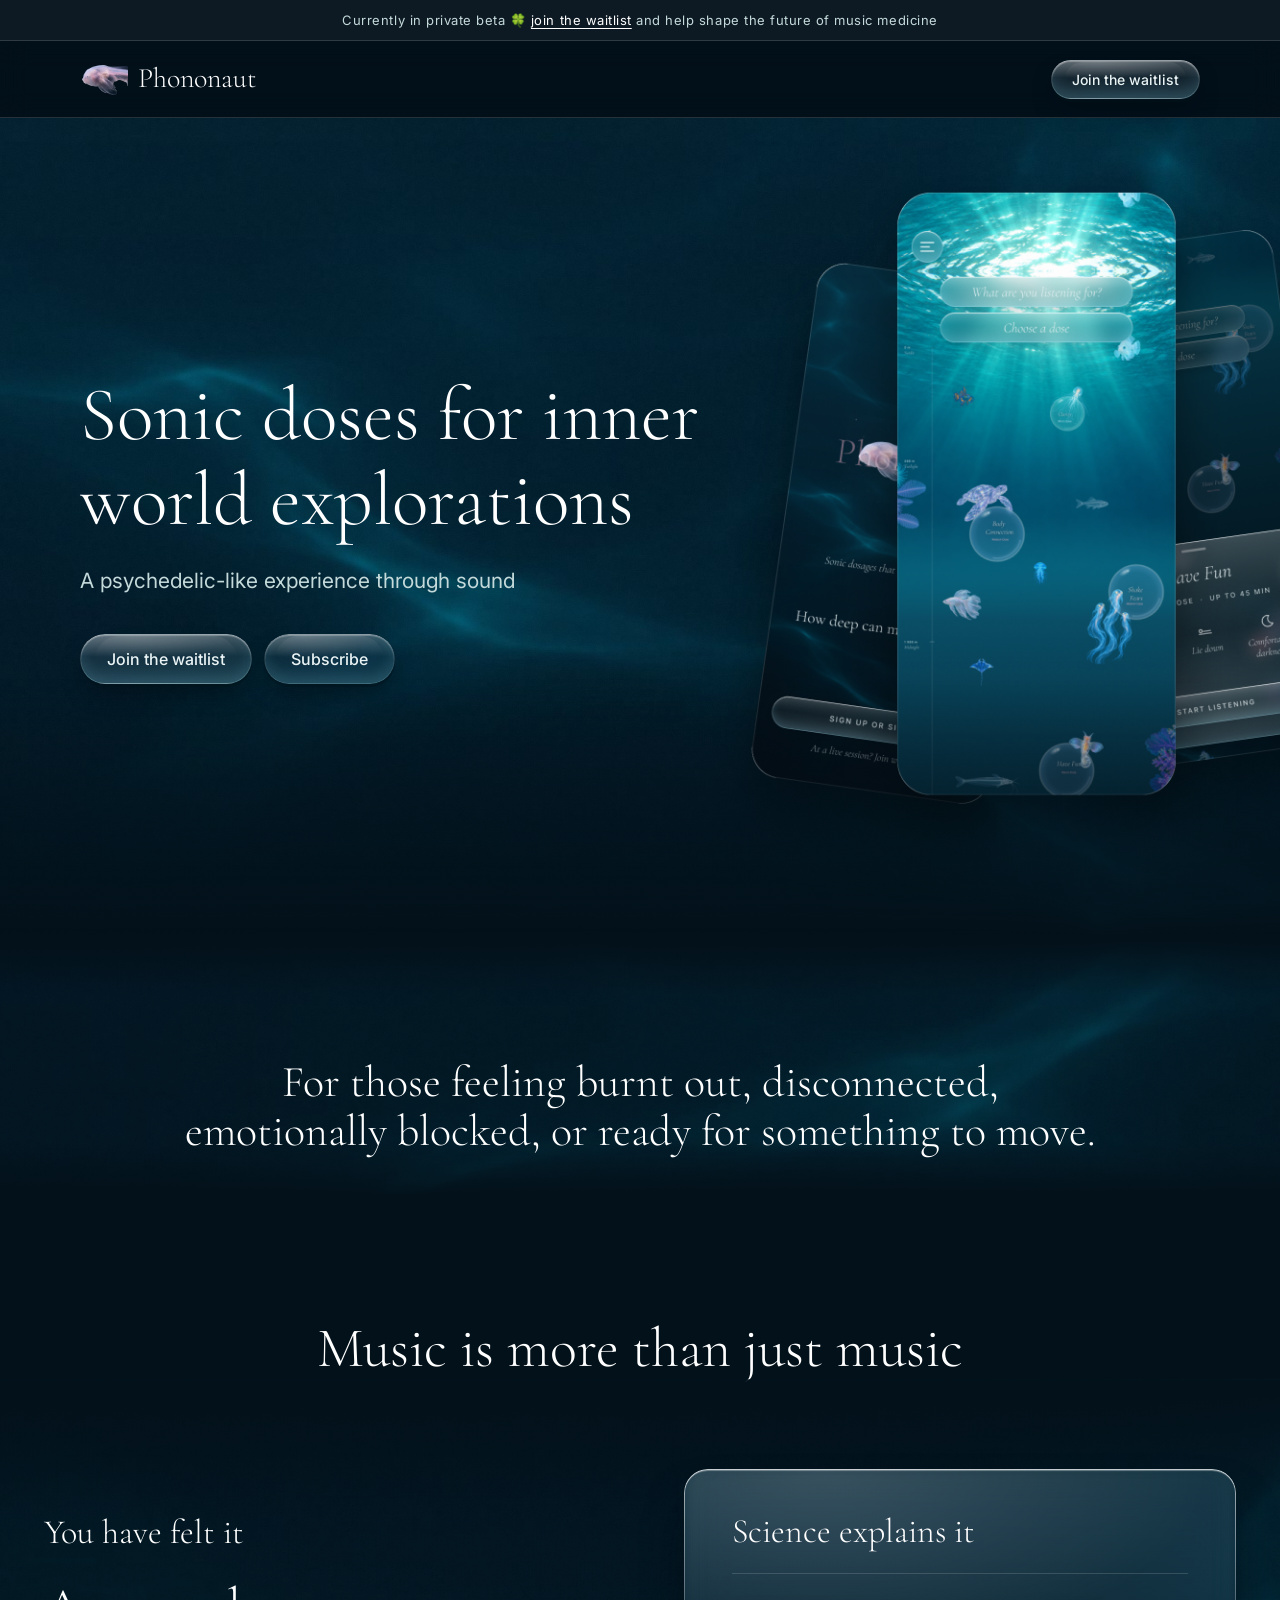
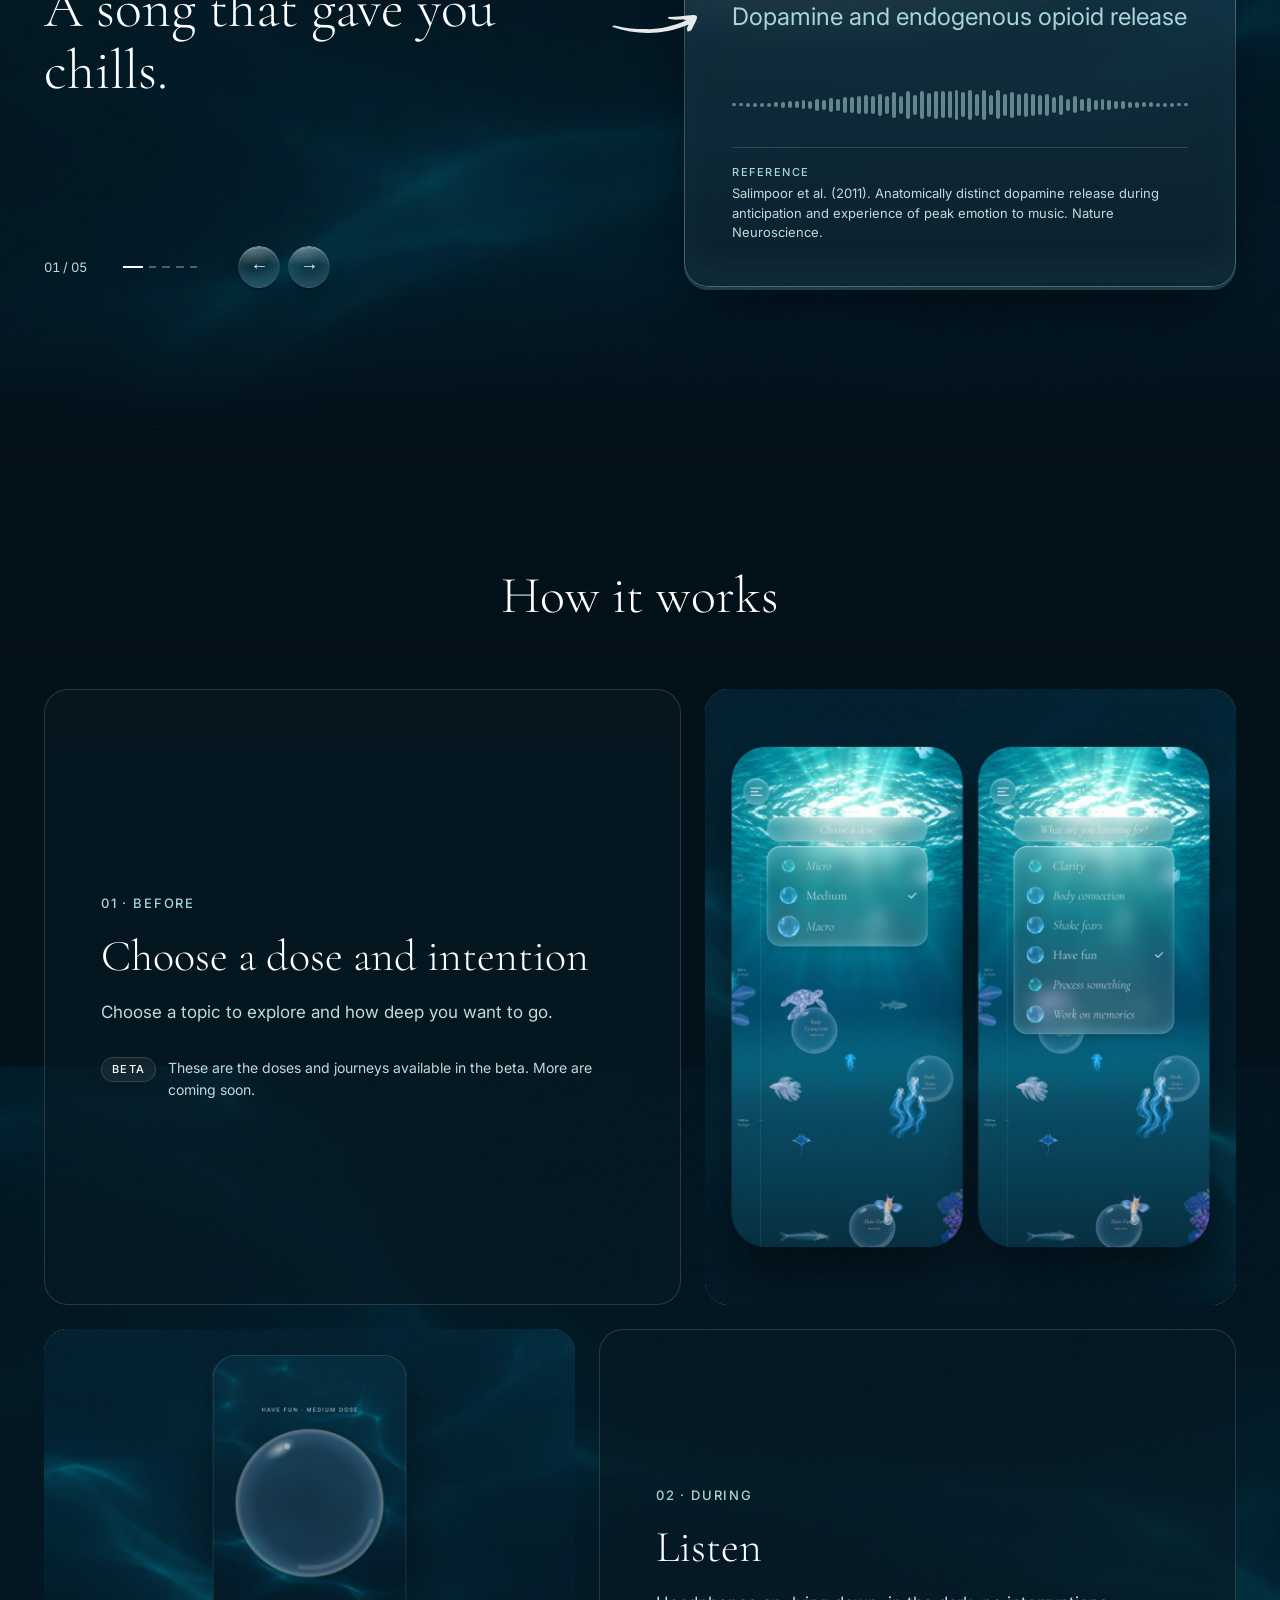
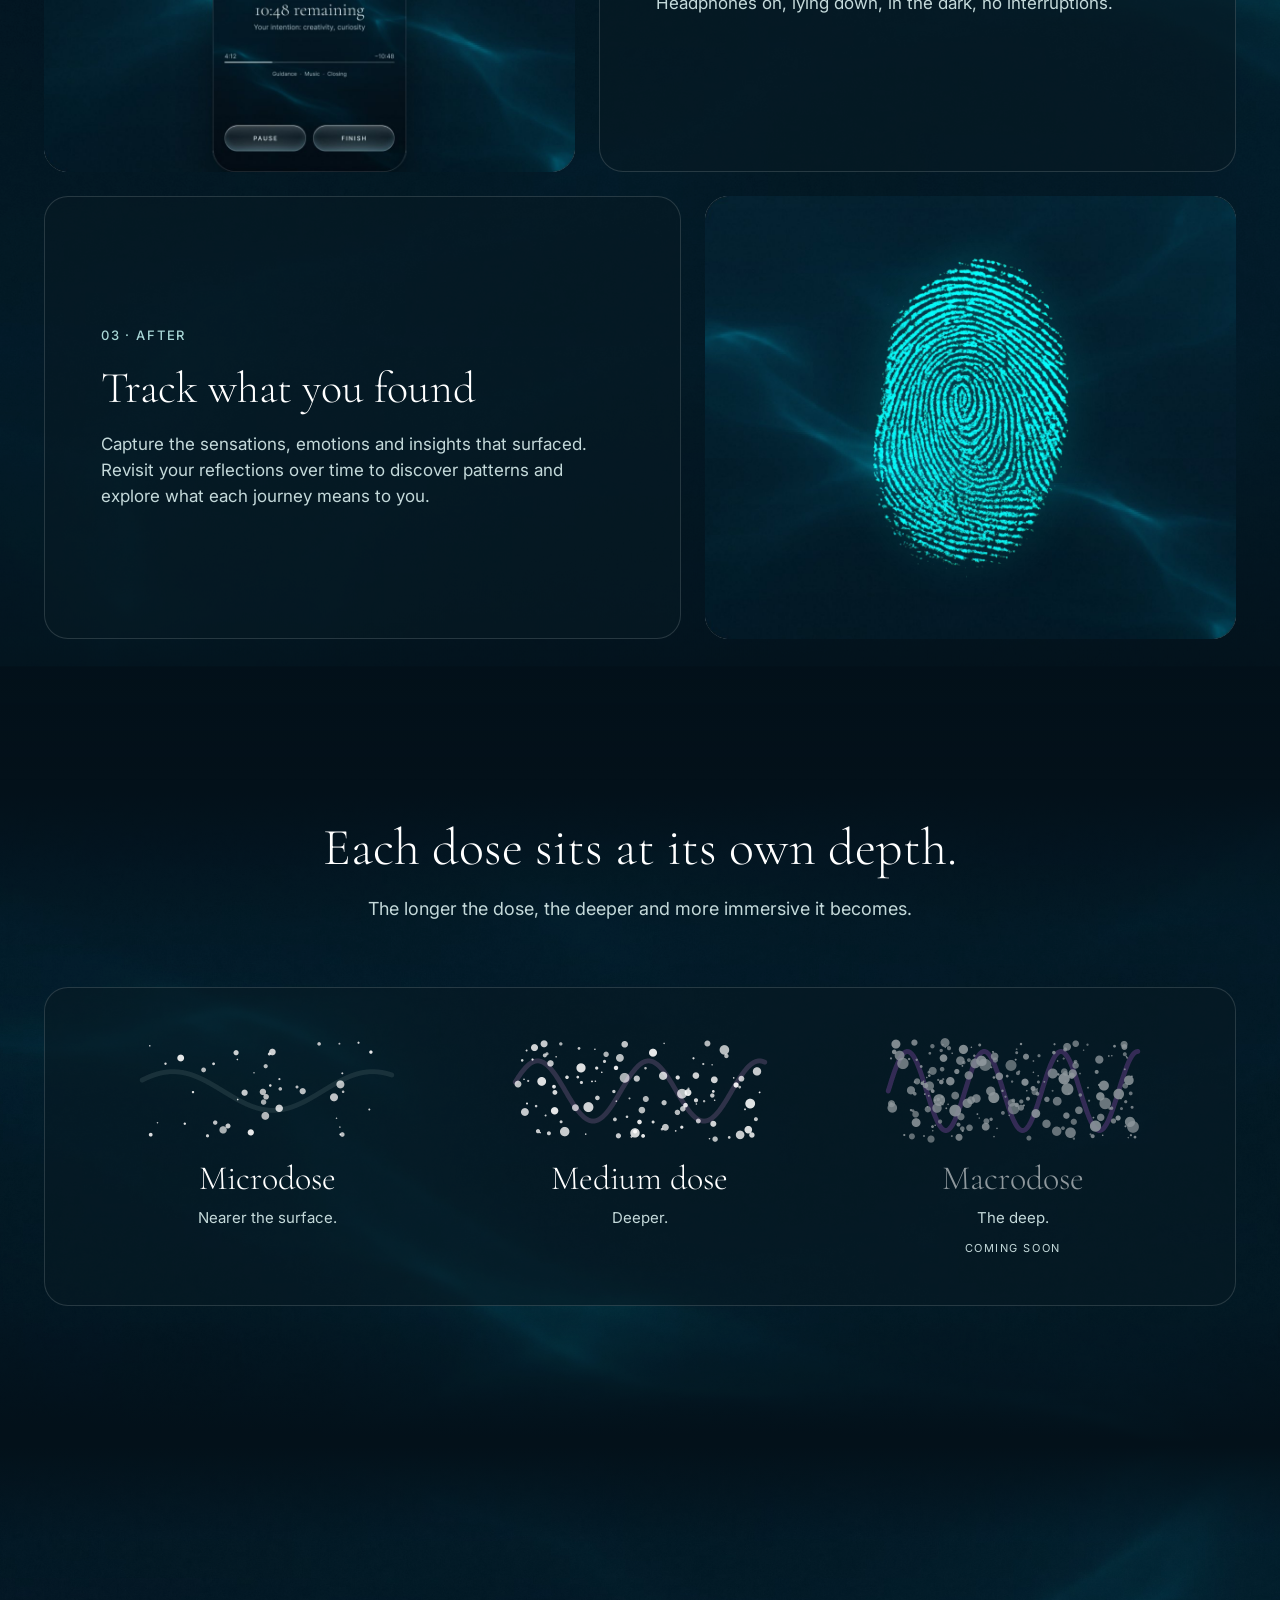
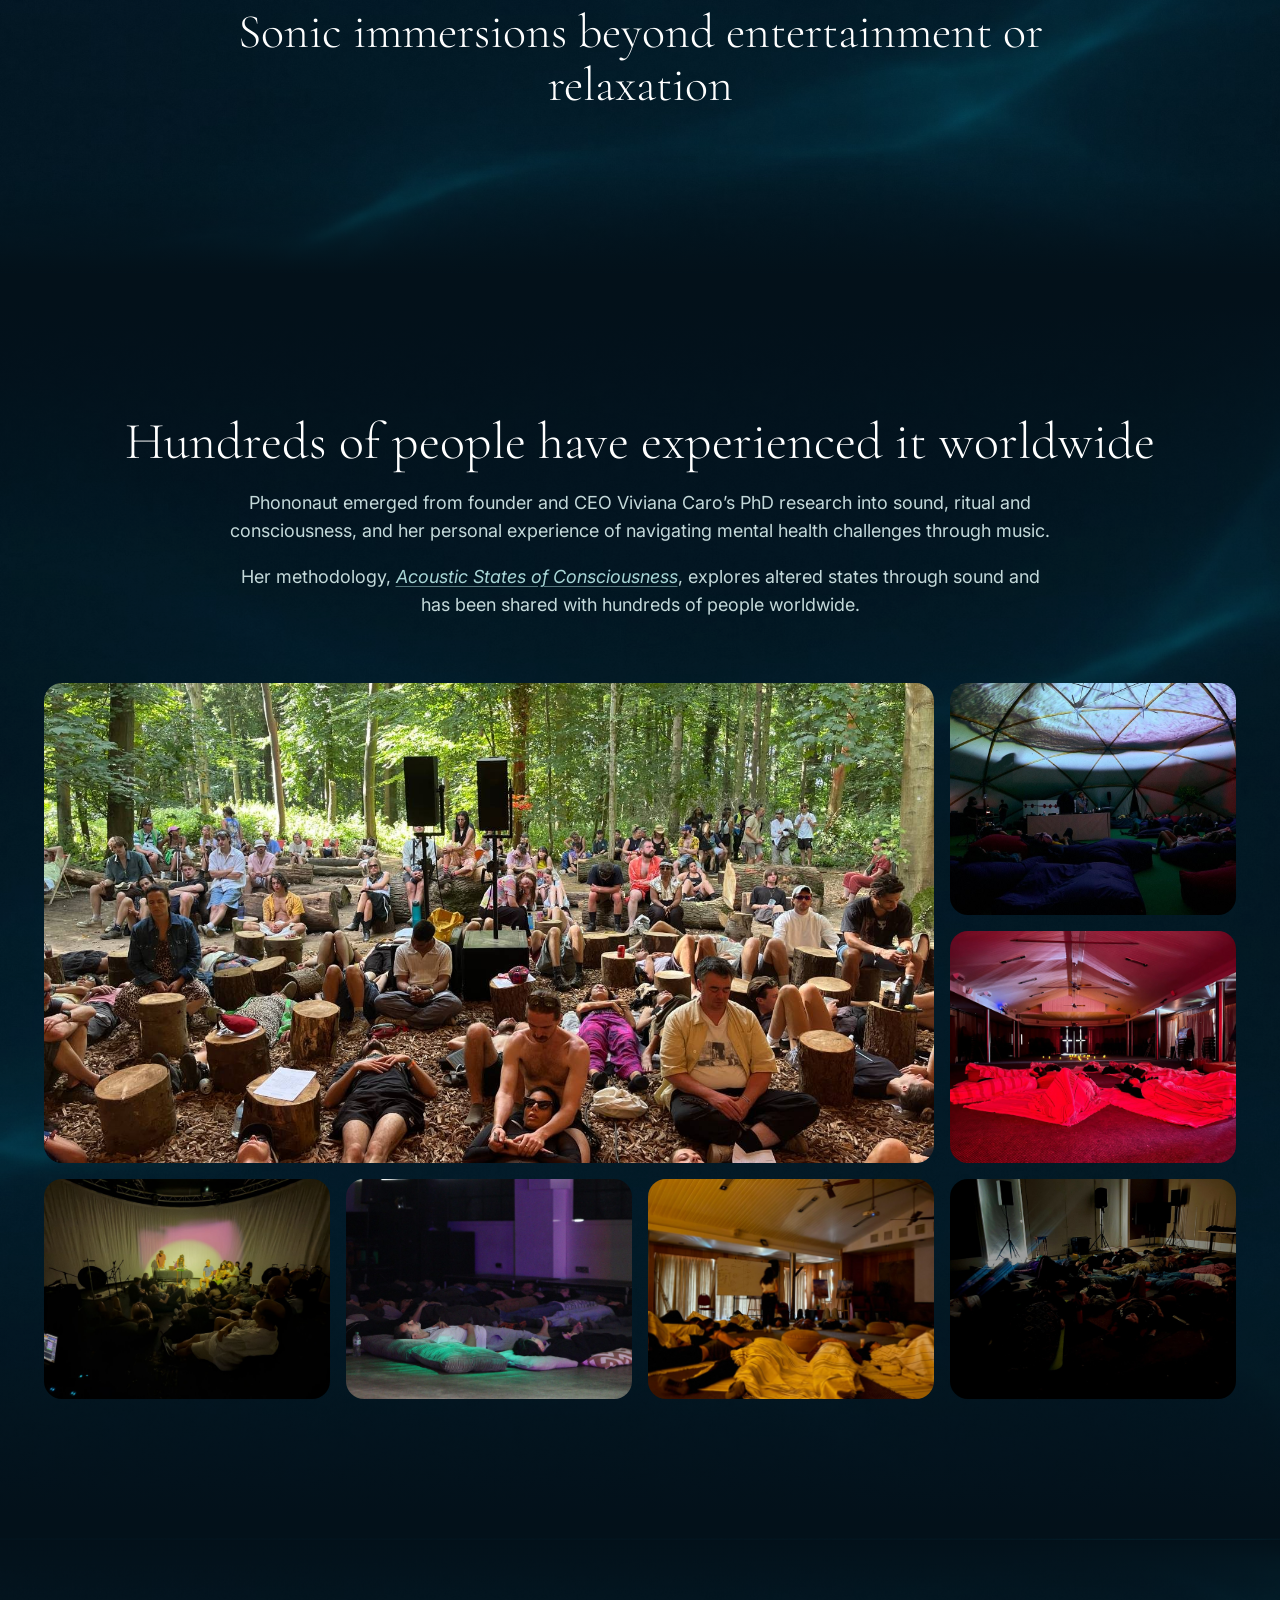
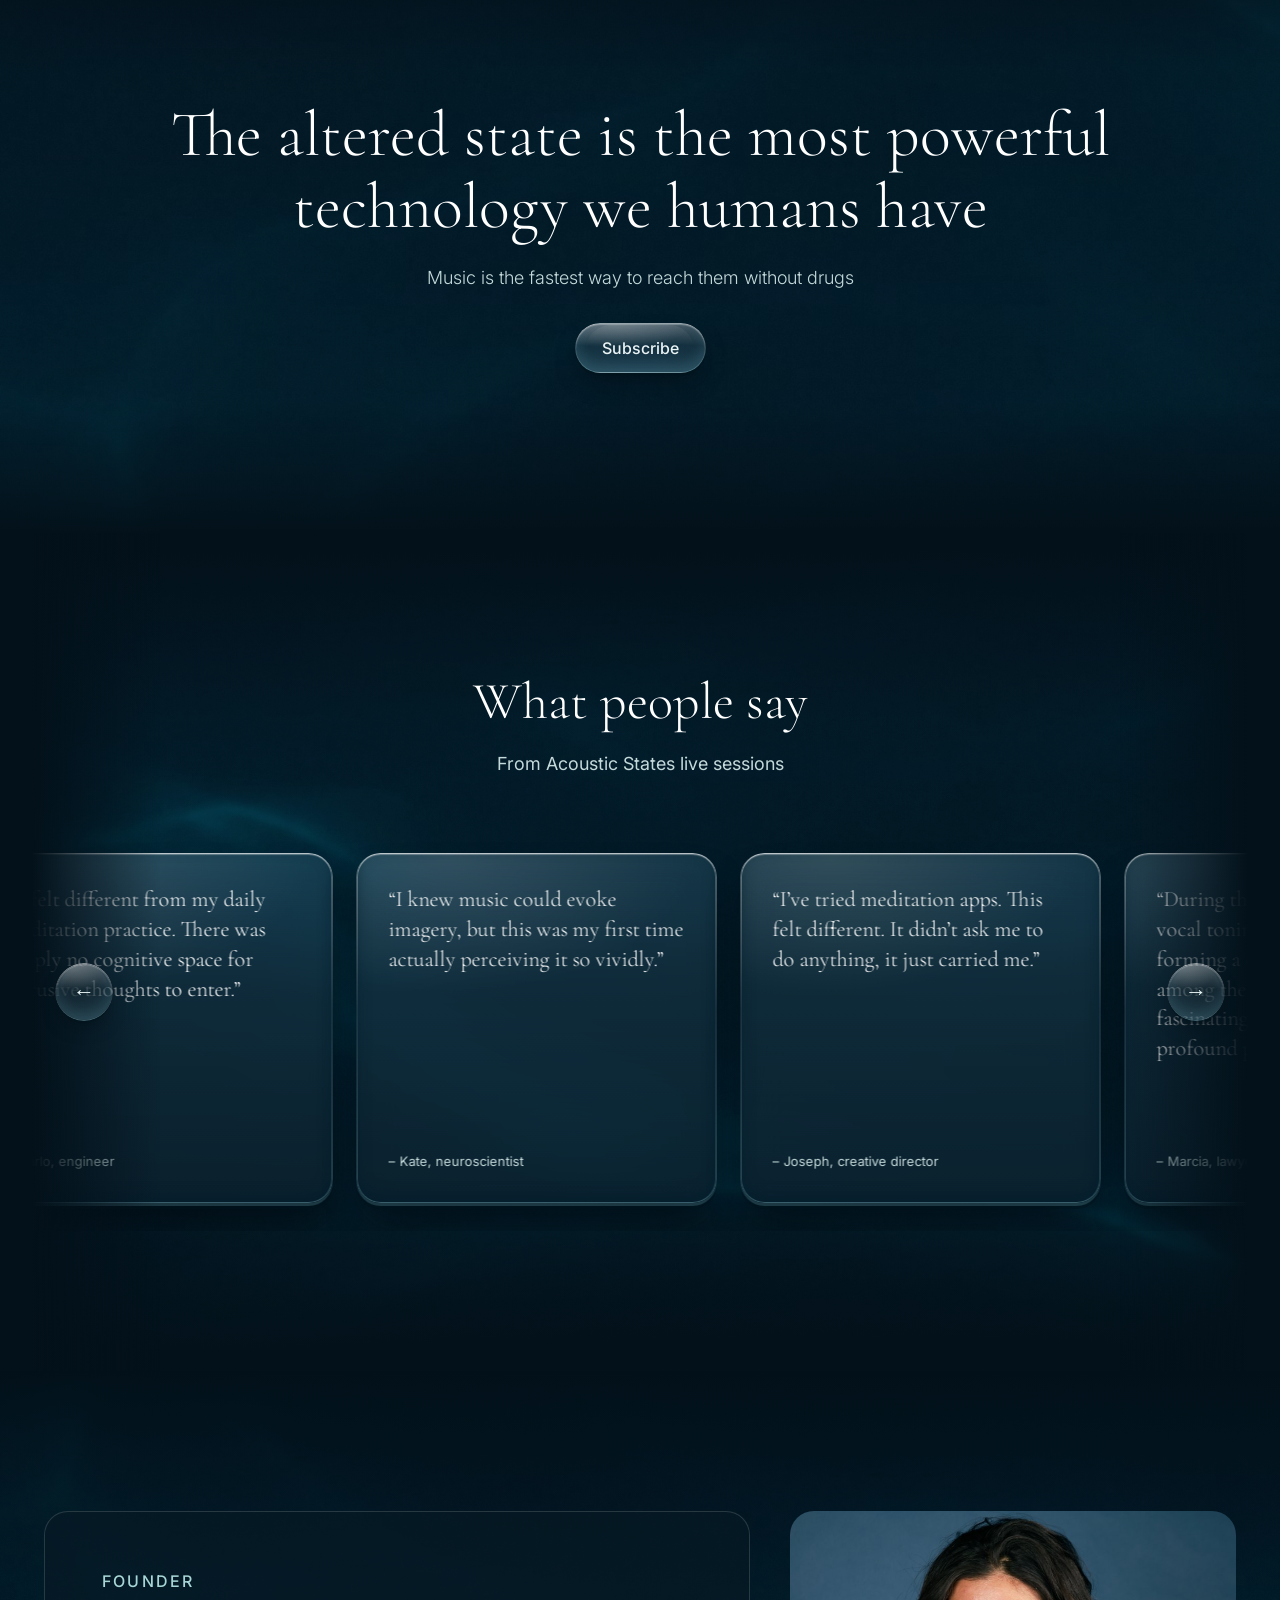
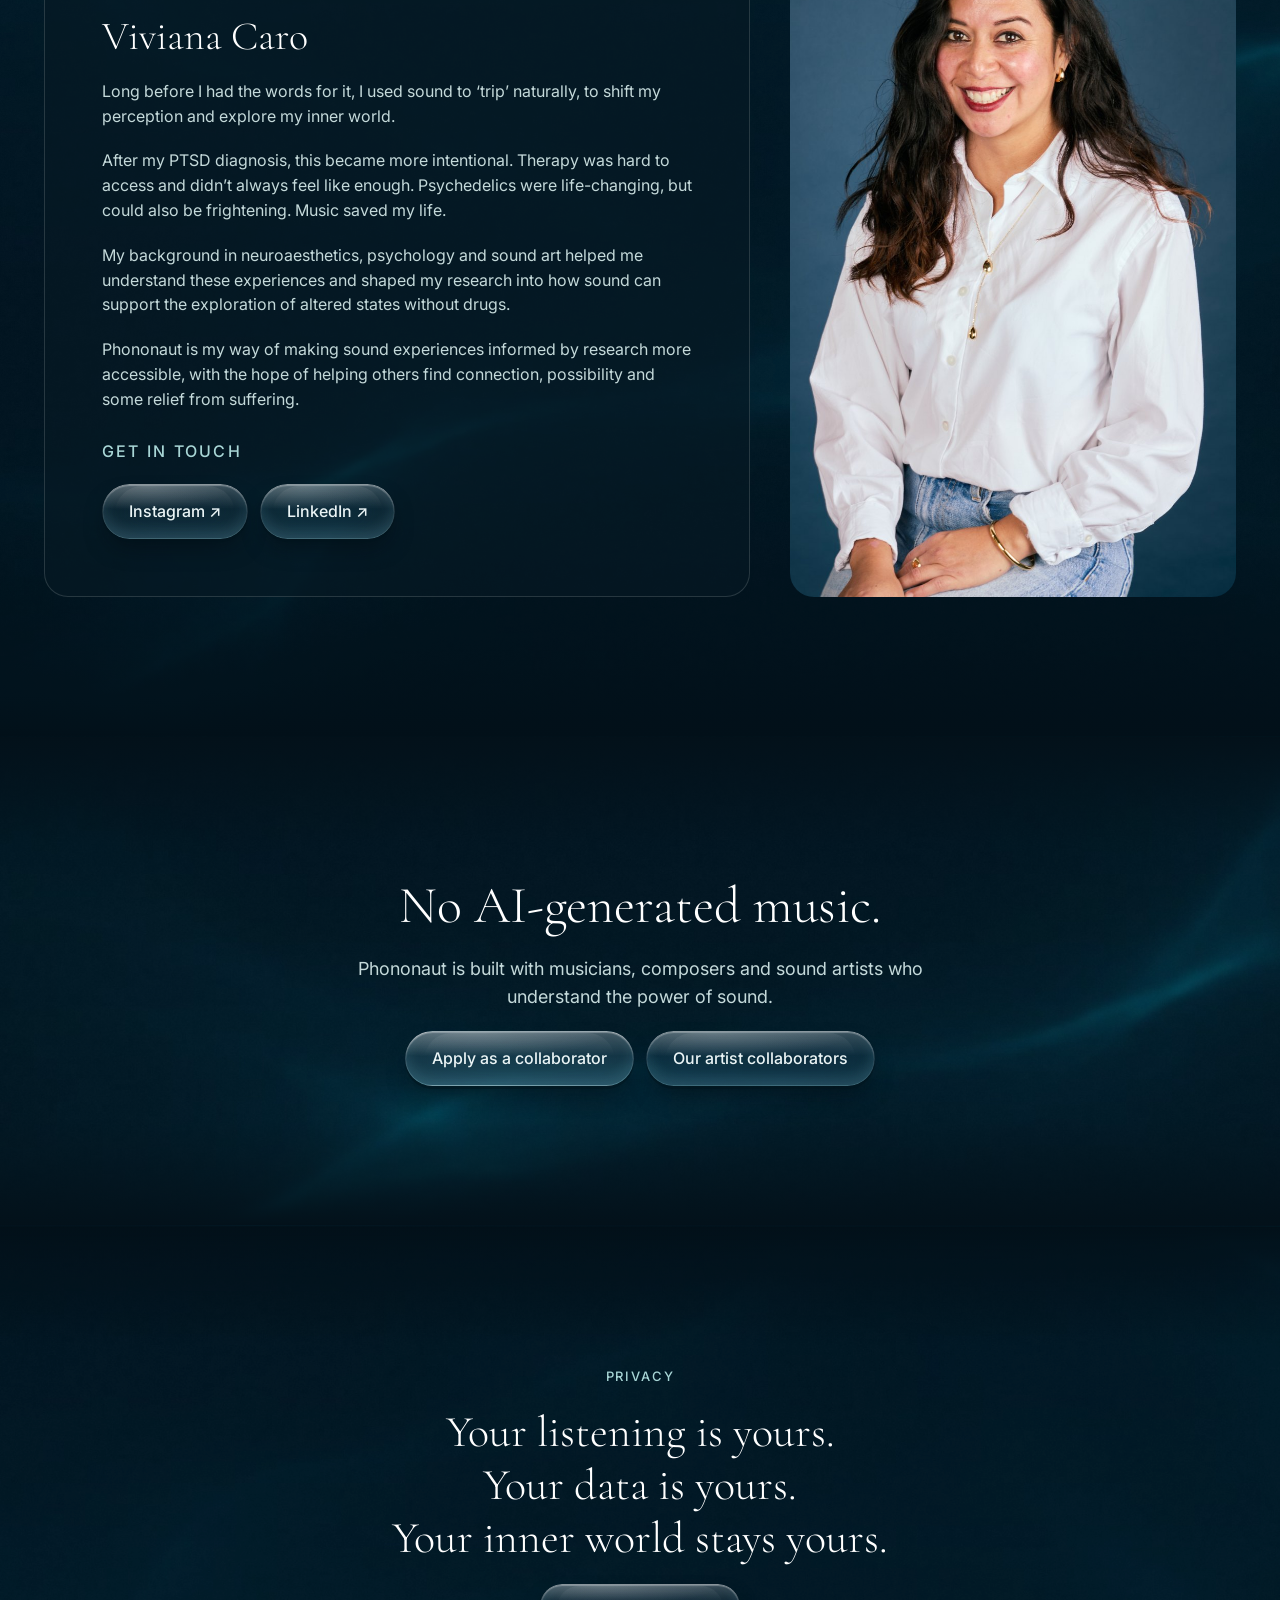
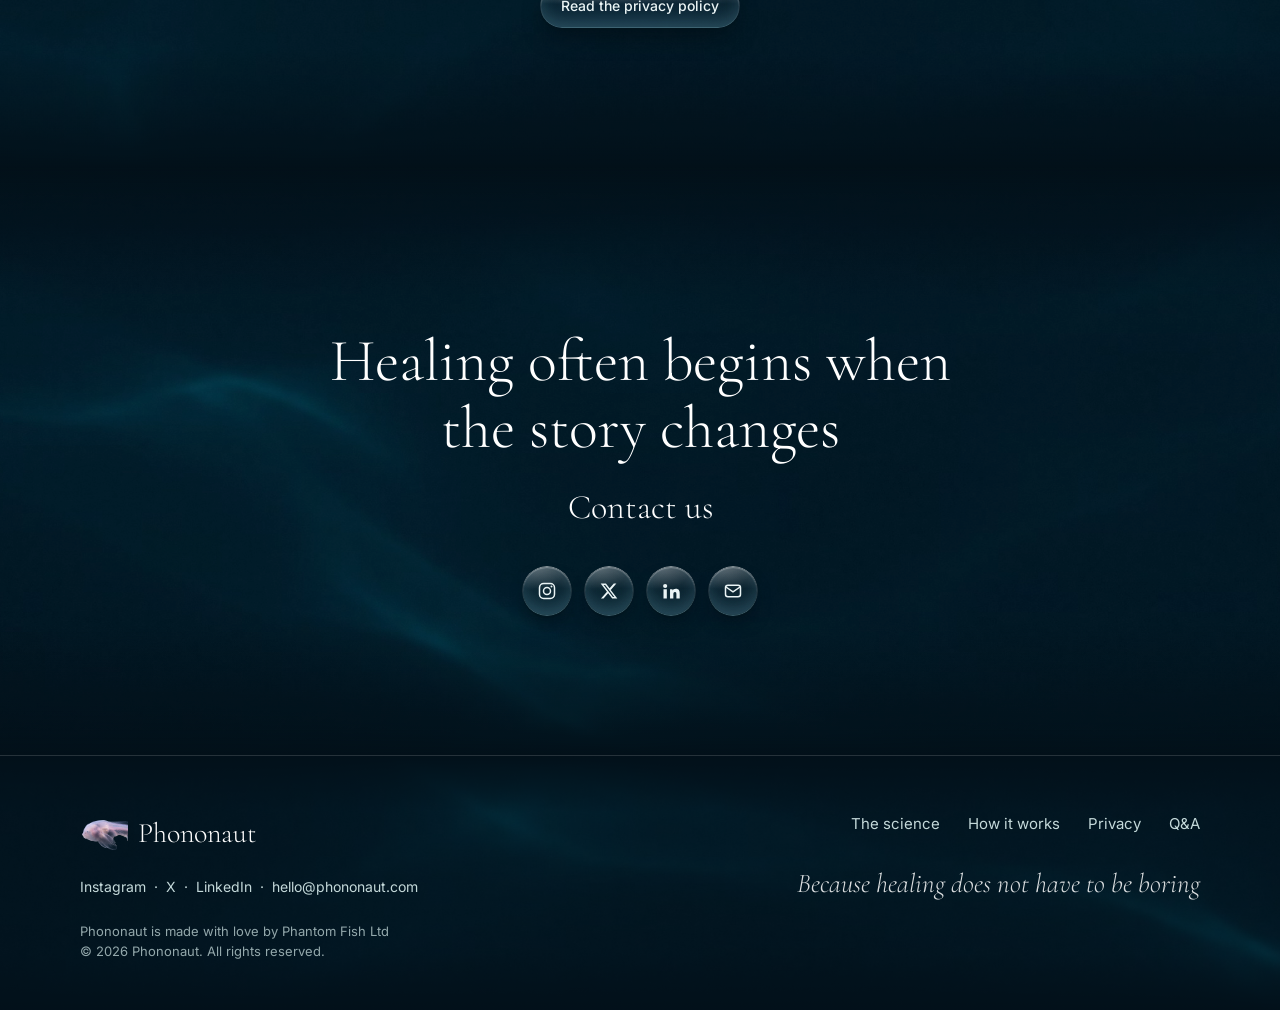
==== commit a775bc58: "Ripple rings catch the light so they show on the dark water" ====
--- a/index.html
+++ b/index.html
@@ -274,6 +274,6 @@
       <p class="signup__done" id="collab-done" role="status" hidden>Thank you. We’ve received your application and will be in touch.</p>
     </form>
   </dialog>
-  <script src="script.js?v=1795515883"></script>
+  <script src="script.js?v=1795515987"></script>
 </body>
 </html>
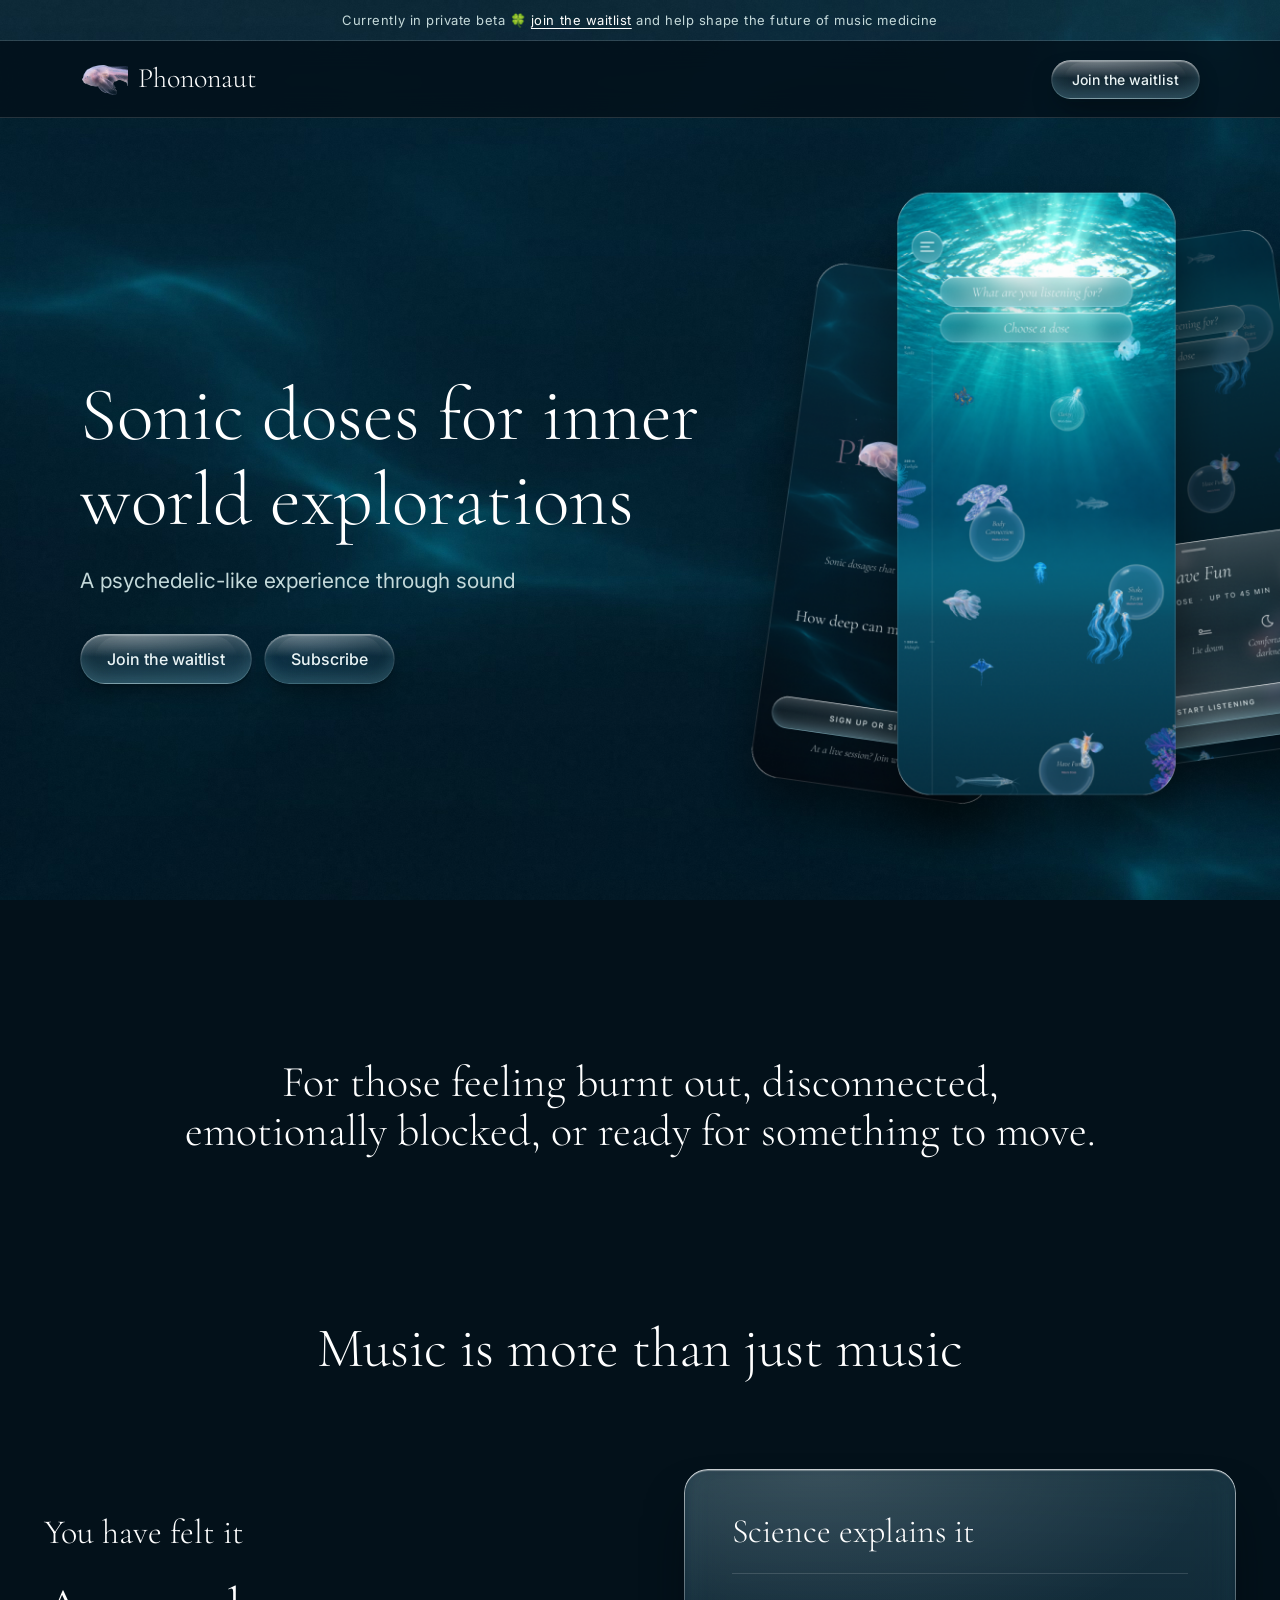
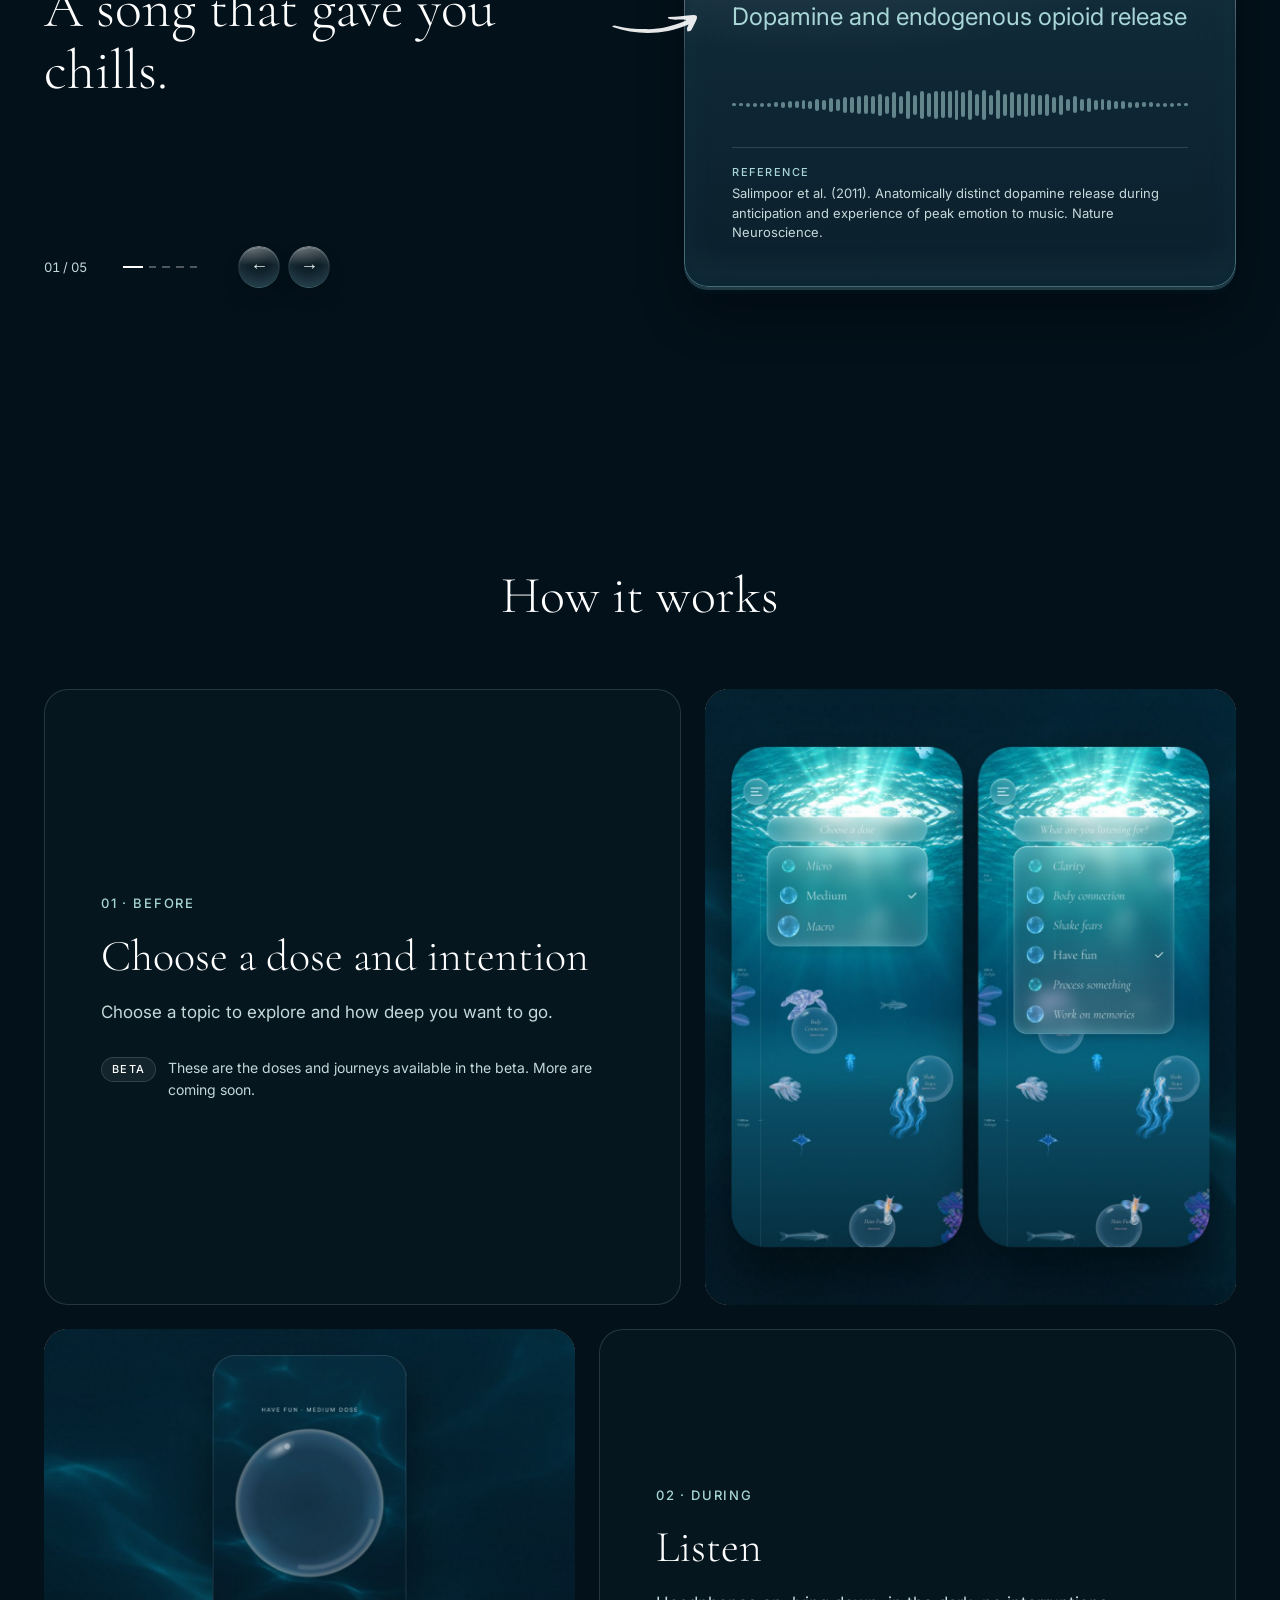
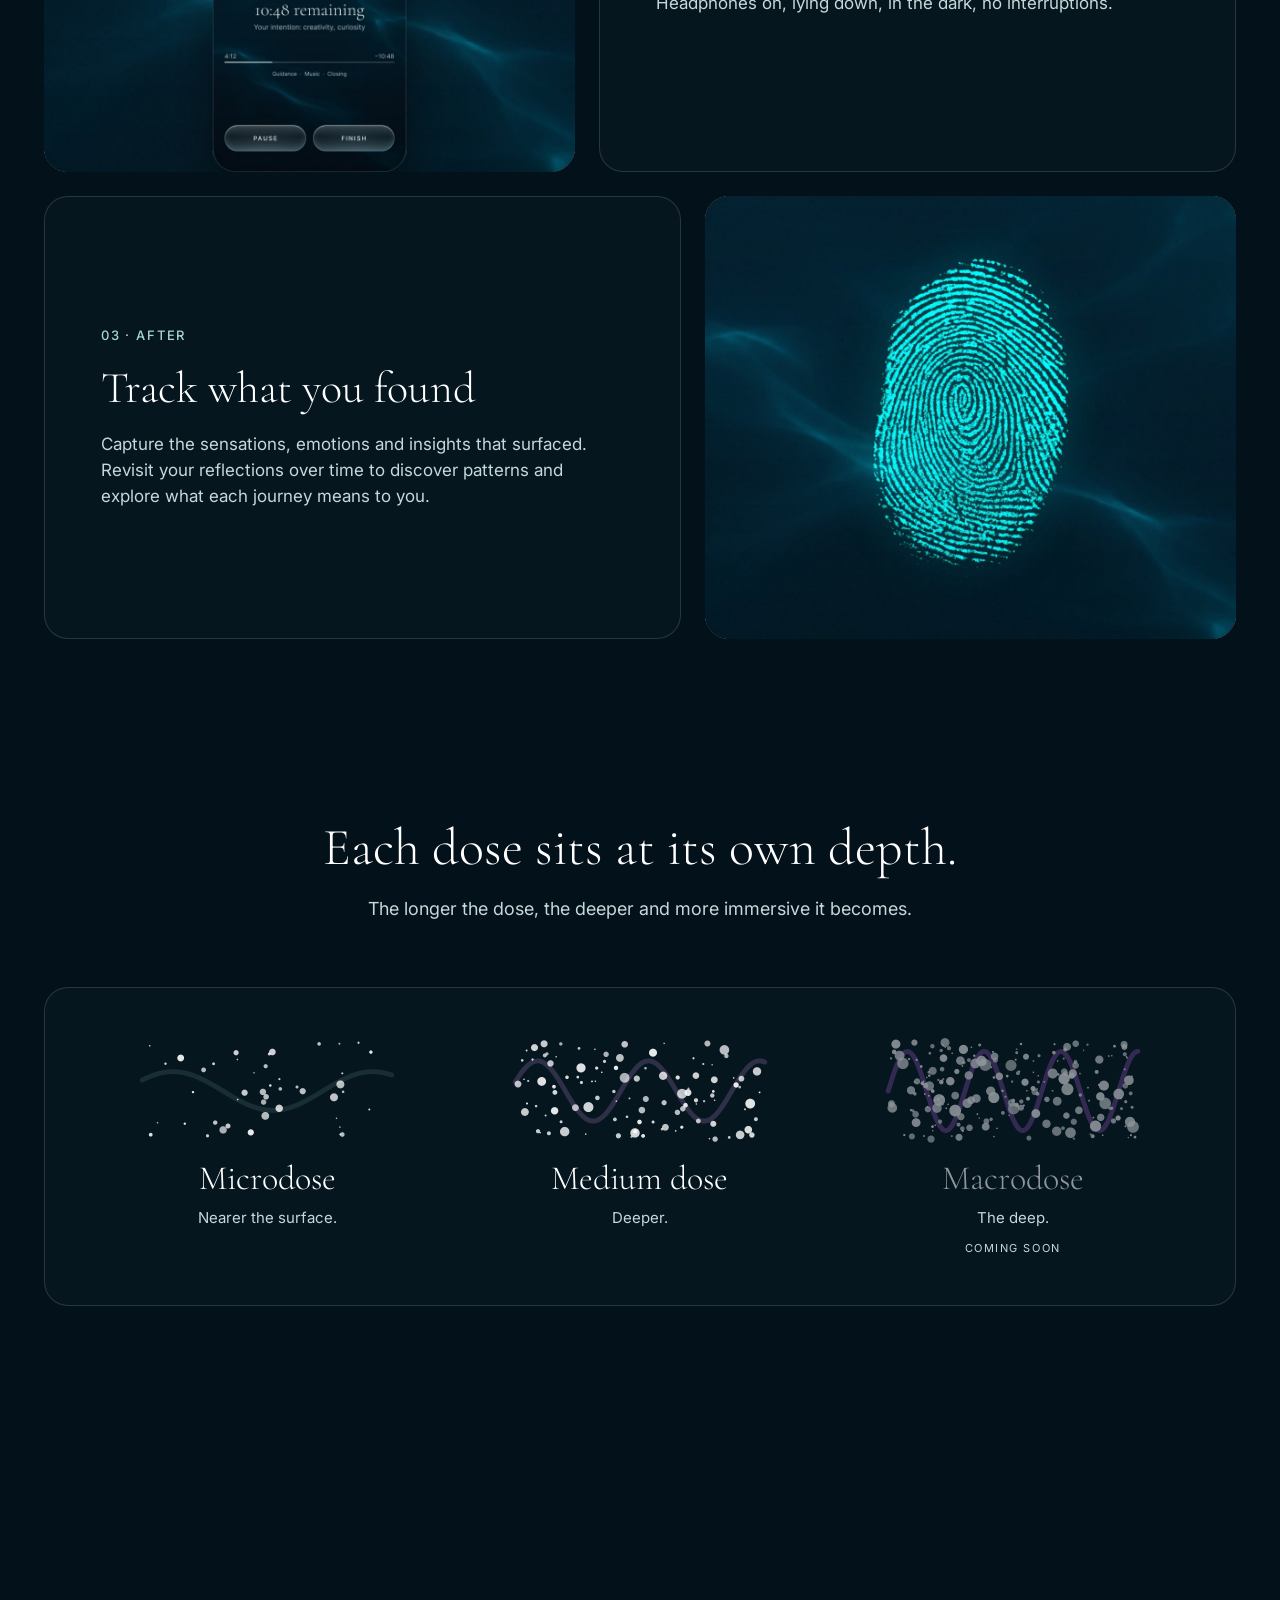
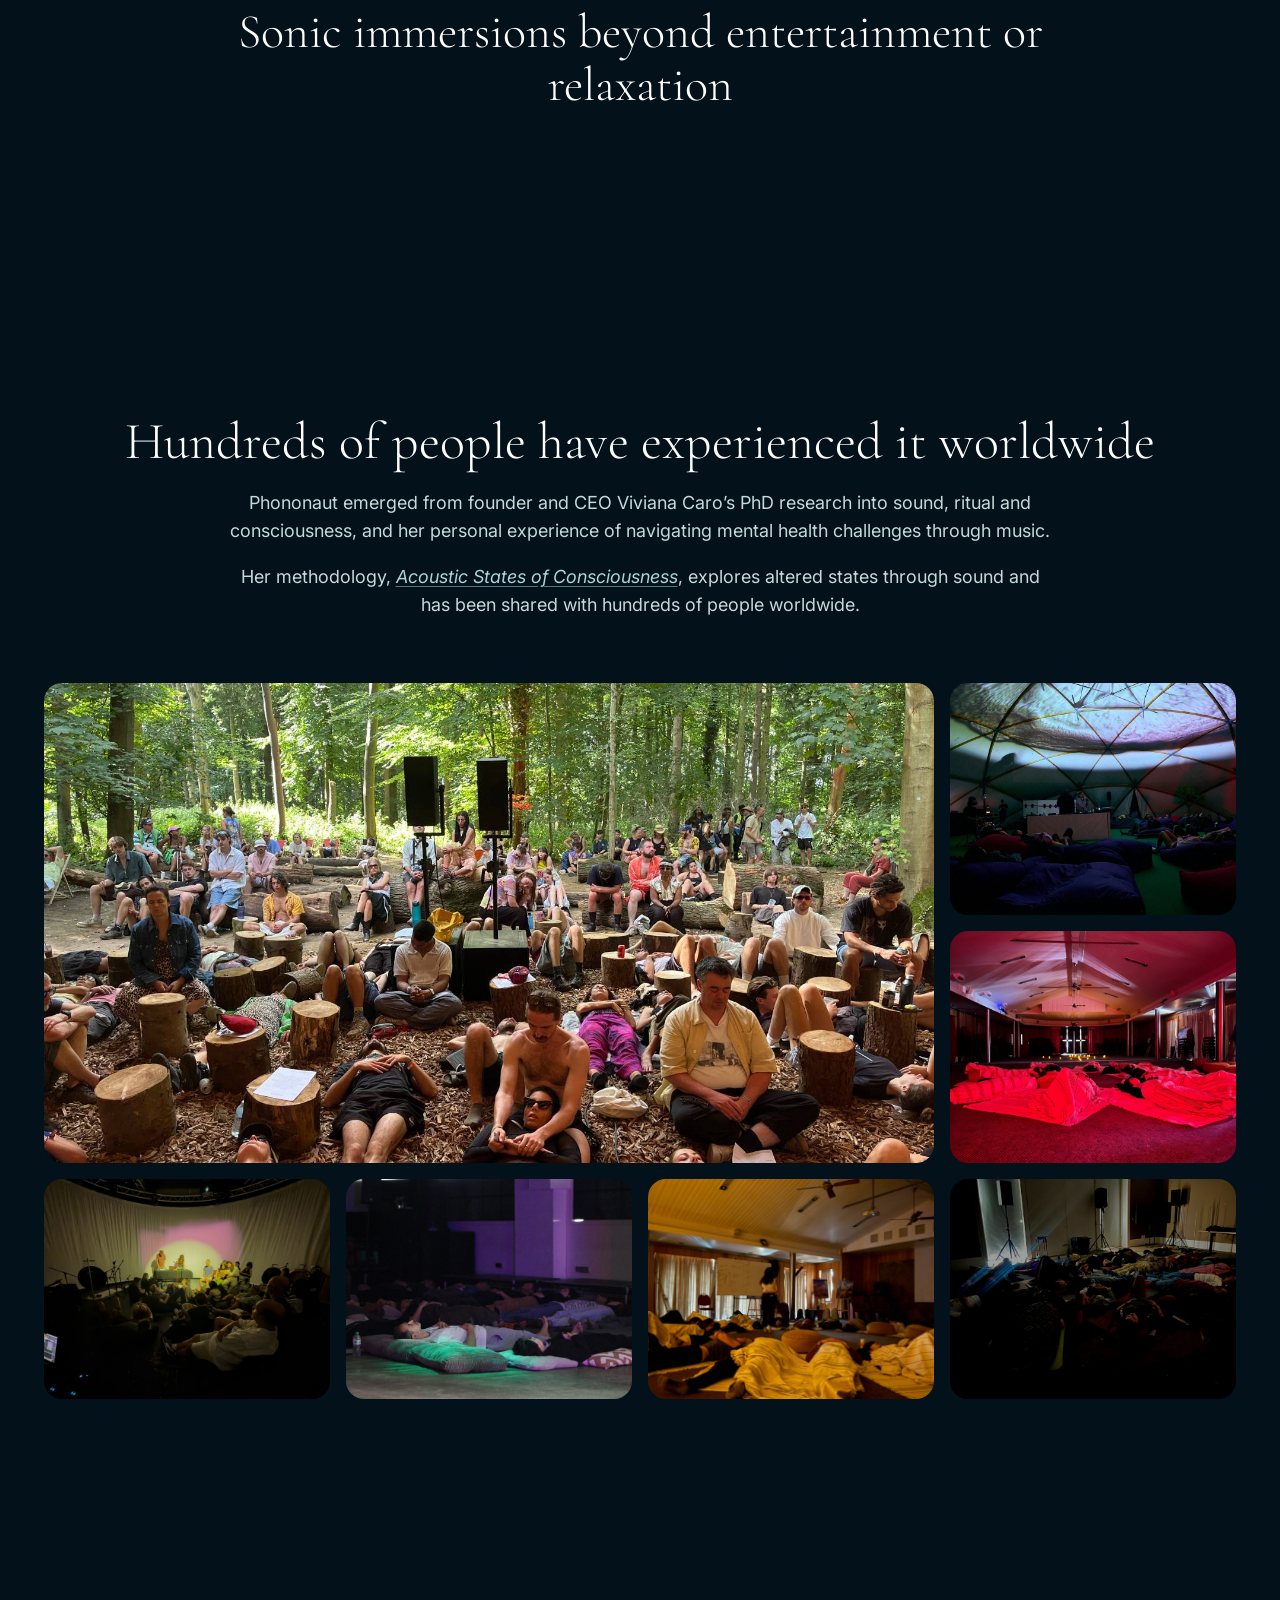
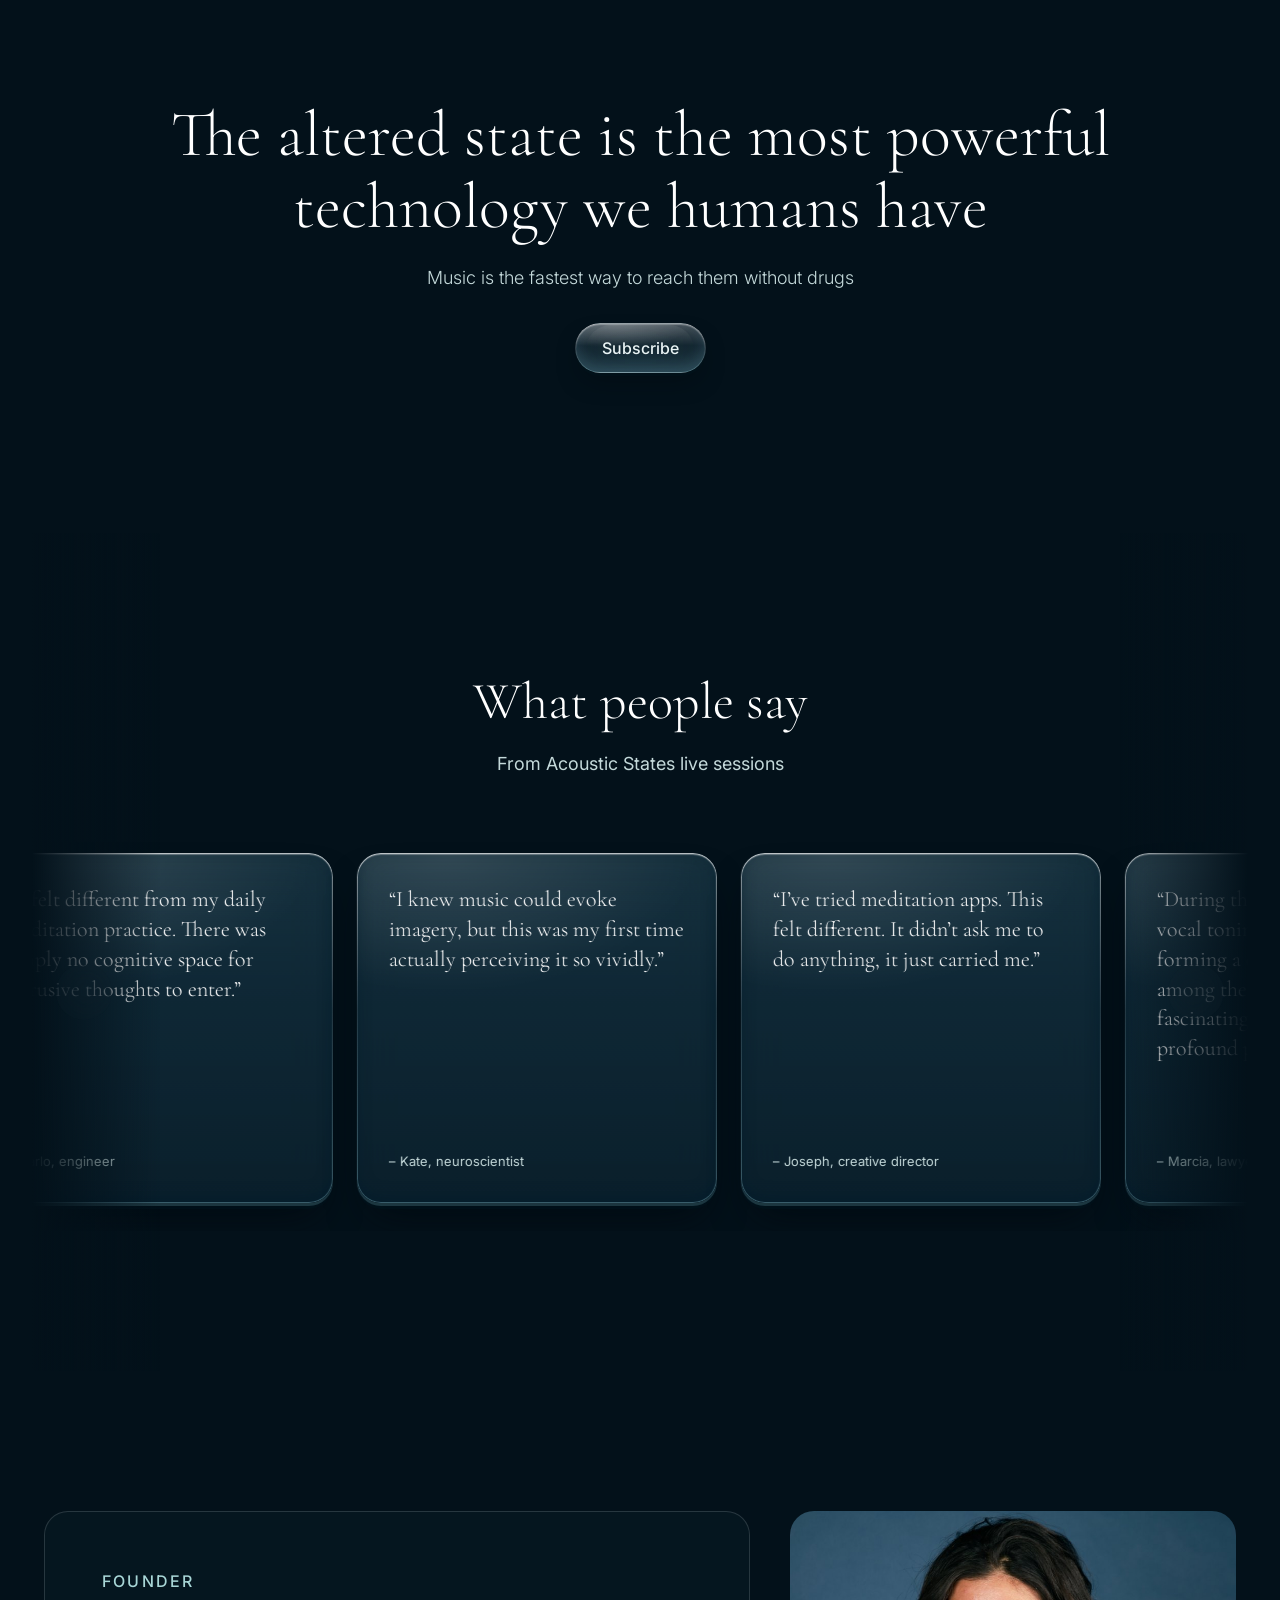
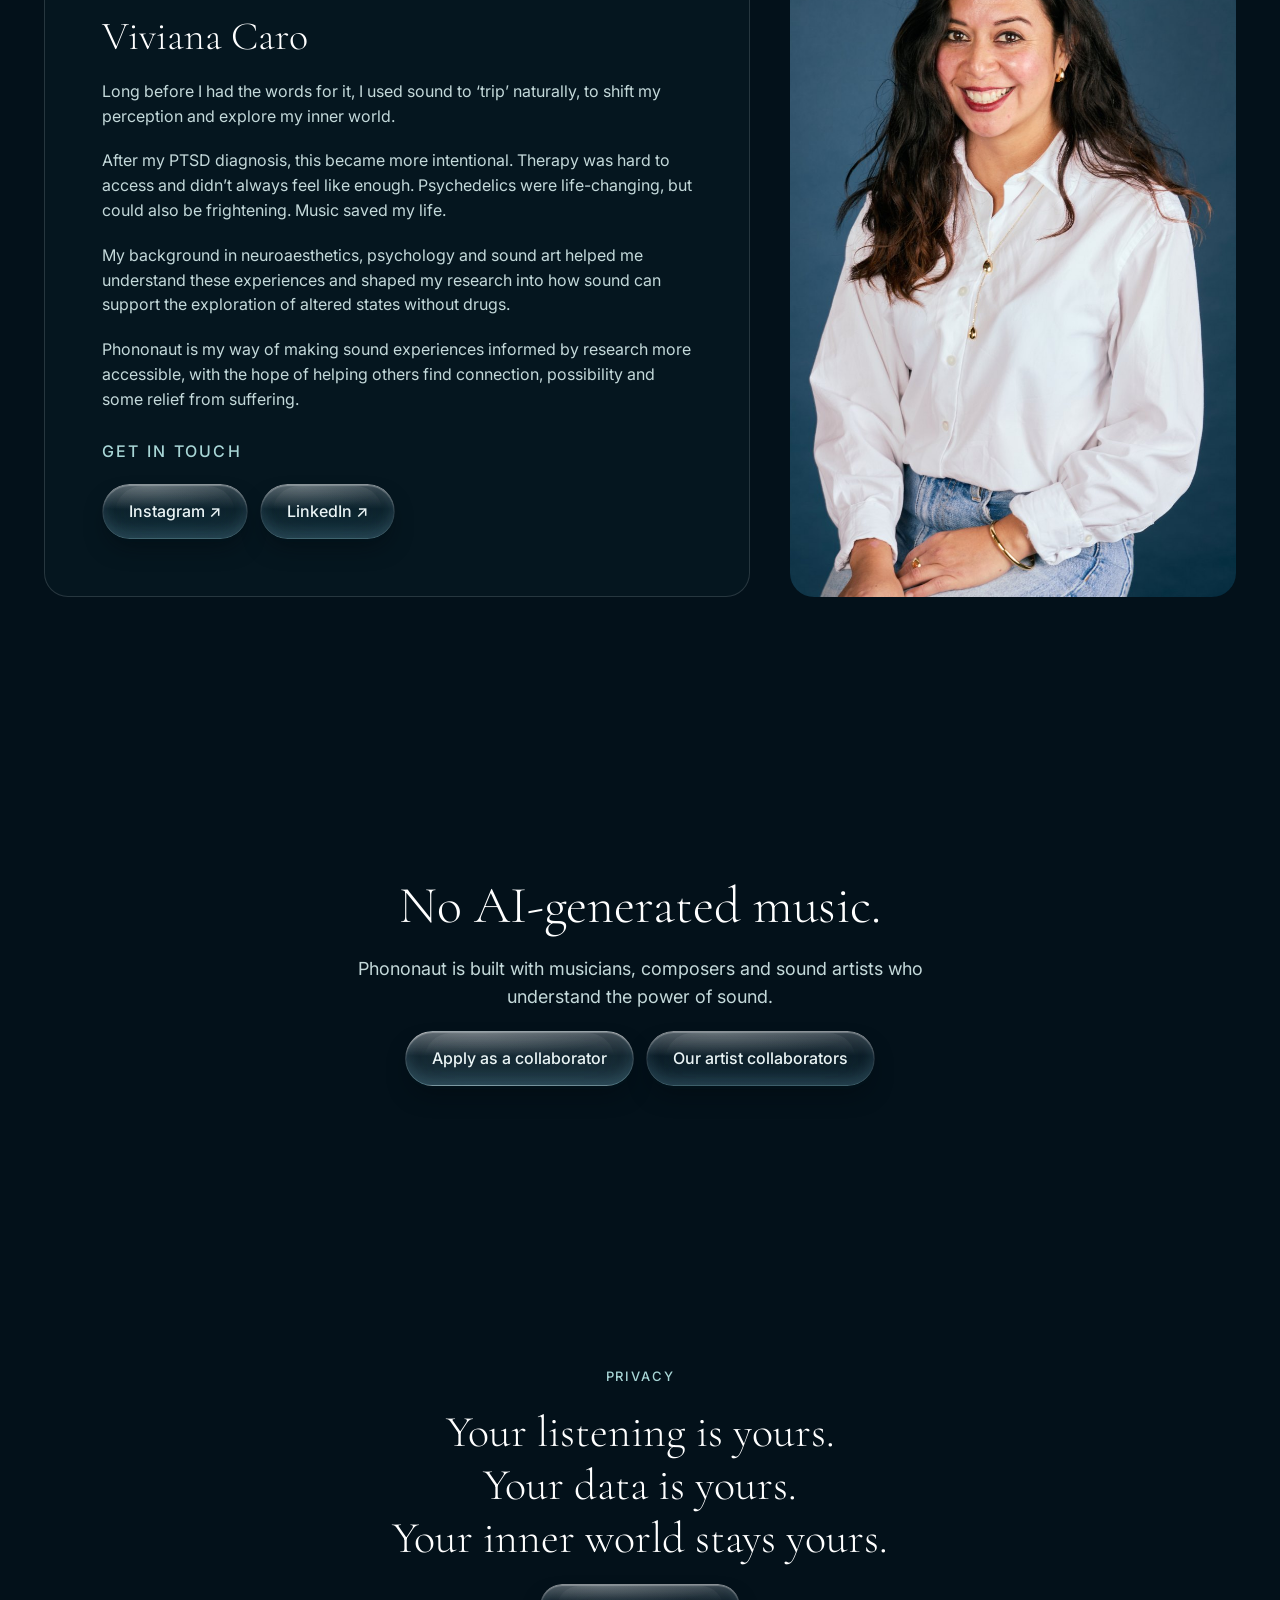
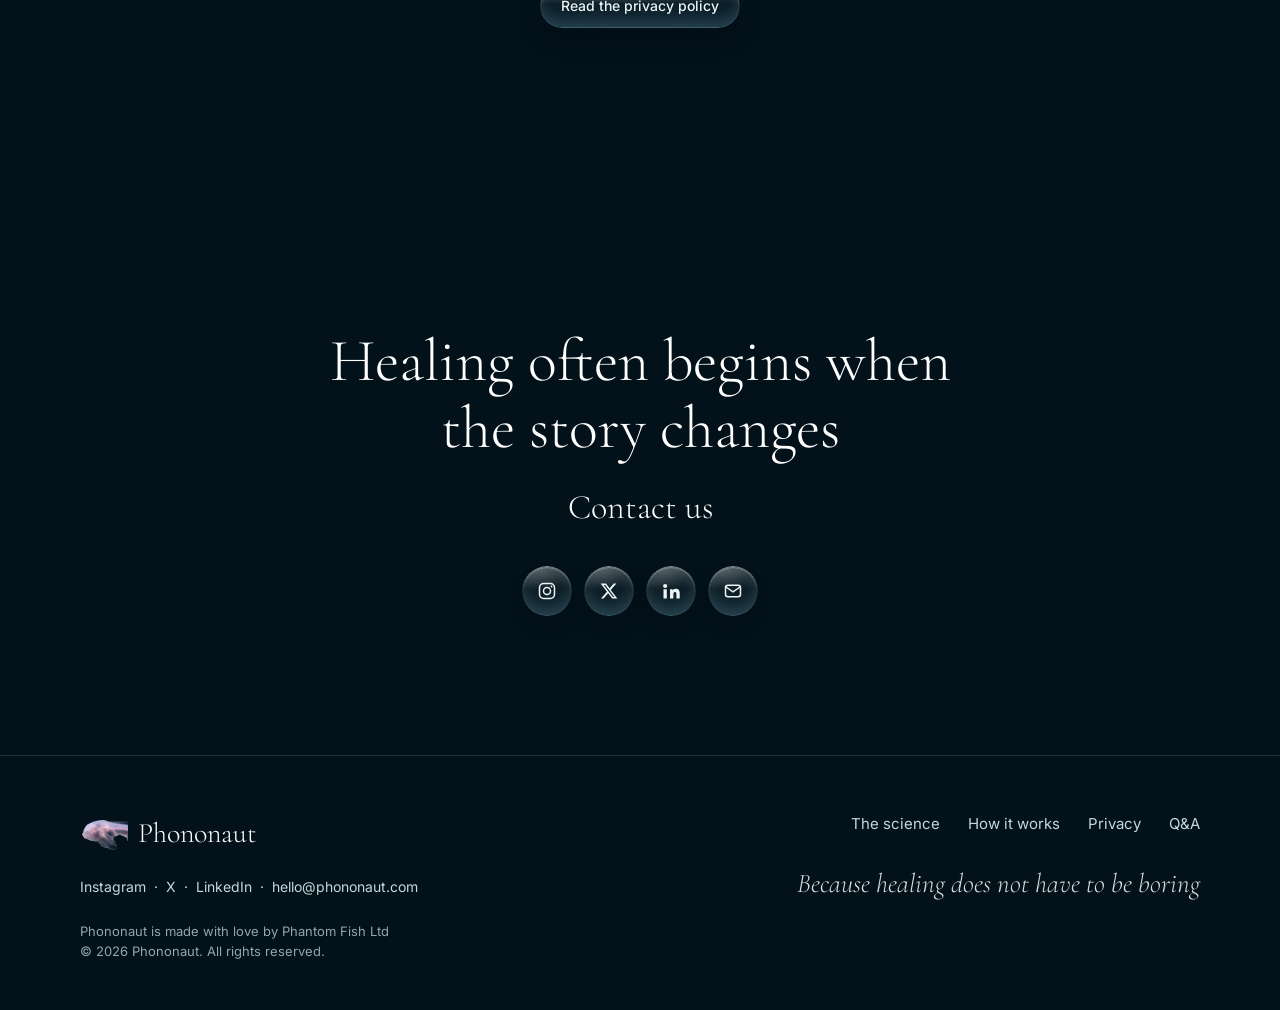
==== commit b45b8094: "One water layer behind the whole page; slower, natural click ripples only on the water, never over p" ====
--- a/index.html
+++ b/index.html
@@ -9,9 +9,10 @@
   <link rel="preconnect" href="https://fonts.googleapis.com">
   <link rel="preconnect" href="https://fonts.gstatic.com" crossorigin>
   <link href="https://fonts.googleapis.com/css2?family=Cormorant+Garamond:ital,wght@0,300;1,300&family=Inter:wght@400;500&display=swap" rel="stylesheet">
-  <link rel="stylesheet" href="styles.css?v=1795515883">
+  <link rel="stylesheet" href="styles.css?v=1795516463">
 </head>
 <body>
+  <div class="ocean" aria-hidden="true"><canvas id="ripple"></canvas></div>
 
   <p class="banner">Currently in private beta 🍀 <a href="https://acousticstates.com/#waitlist">join the waitlist</a> and help shape the future of music medicine</p>
 
@@ -28,7 +29,6 @@
   <main>
 
     <section class="hero">
-      <canvas class="hero__ripple" id="ripple" aria-hidden="true"></canvas>
       <div class="hero__phones" aria-hidden="true"></div>
       <div class="hero__words">
         <h1>Sonic doses for inner world explorations</h1>
@@ -274,6 +274,6 @@
       <p class="signup__done" id="collab-done" role="status" hidden>Thank you. We’ve received your application and will be in touch.</p>
     </form>
   </dialog>
-  <script src="script.js?v=1795515987"></script>
+  <script src="script.js?v=1795516463"></script>
 </body>
 </html>
--- a/styles.css
+++ b/styles.css
@@ -96,12 +96,11 @@
 .logo span { font-family: var(--serif); font-weight: 300; font-size: 28px; color: var(--white); }
 
 /* Hero */
-.hero { position: relative; min-height: 820px; display: flex; align-items: center; overflow: hidden; background: url("images/water.jpg?v=1795513980") center / cover no-repeat; }
-.hero__ripple { position: absolute; inset: 0; width: 100%; height: 100%; z-index: 0; display: block; }
+.hero { position: relative; min-height: 820px; display: flex; align-items: center; overflow: hidden; background: none; }
 .hero__phones { position: absolute; inset: 0; z-index: 1; pointer-events: none; background: url("images/hero-phones.png?v=2") right -30px center / auto 96% no-repeat; }
 .hero::after { z-index: 1; }
 .hero__words { z-index: 2 !important; }
-.hero::after { content: ""; position: absolute; inset: auto 0 0 0; height: 260px; background: linear-gradient(to bottom, rgba(3,17,26,0), var(--sea)); pointer-events: none; }
+.hero::after { content: none; }
 .hero__words { position: relative; z-index: 1; max-width: 1440px; width: 100%; margin: 0 auto; padding: 0 80px; }
 .hero h1 { font-size: 76px; max-width: 700px; }
 .hero__sub { margin: 22px 0 36px; font-size: 21px; }
@@ -440,3 +439,11 @@
 .voices .arrow { position: absolute; top: calc(50% + 40px); transform: translateY(-50%); width: 56px; height: 56px; font-size: 22px; z-index: 3; right: 56px; }
 .voices .arrow--left { right: auto; left: 56px; }
 @media (max-width: 760px) { .voices .arrow { width: 44px; height: 44px; right: 12px; } .voices .arrow--left { left: 12px; right: auto; } }
+
+/* One ocean behind the whole page: the water stays still while the page moves over it,
+   and ripples spread from where people click on the water (never over pictures or cards). */
+.ocean { position: fixed; inset: 0; z-index: -1; background: var(--sea) url("images/water.jpg?v=3") center / cover no-repeat; }
+.ocean canvas { position: absolute; inset: 0; width: 100%; height: 100%; display: block; }
+body { background: transparent; }
+html { background: var(--sea); }
+main > section:not(.hero):not(.wrap)::before, .footer::before { content: none !important; }
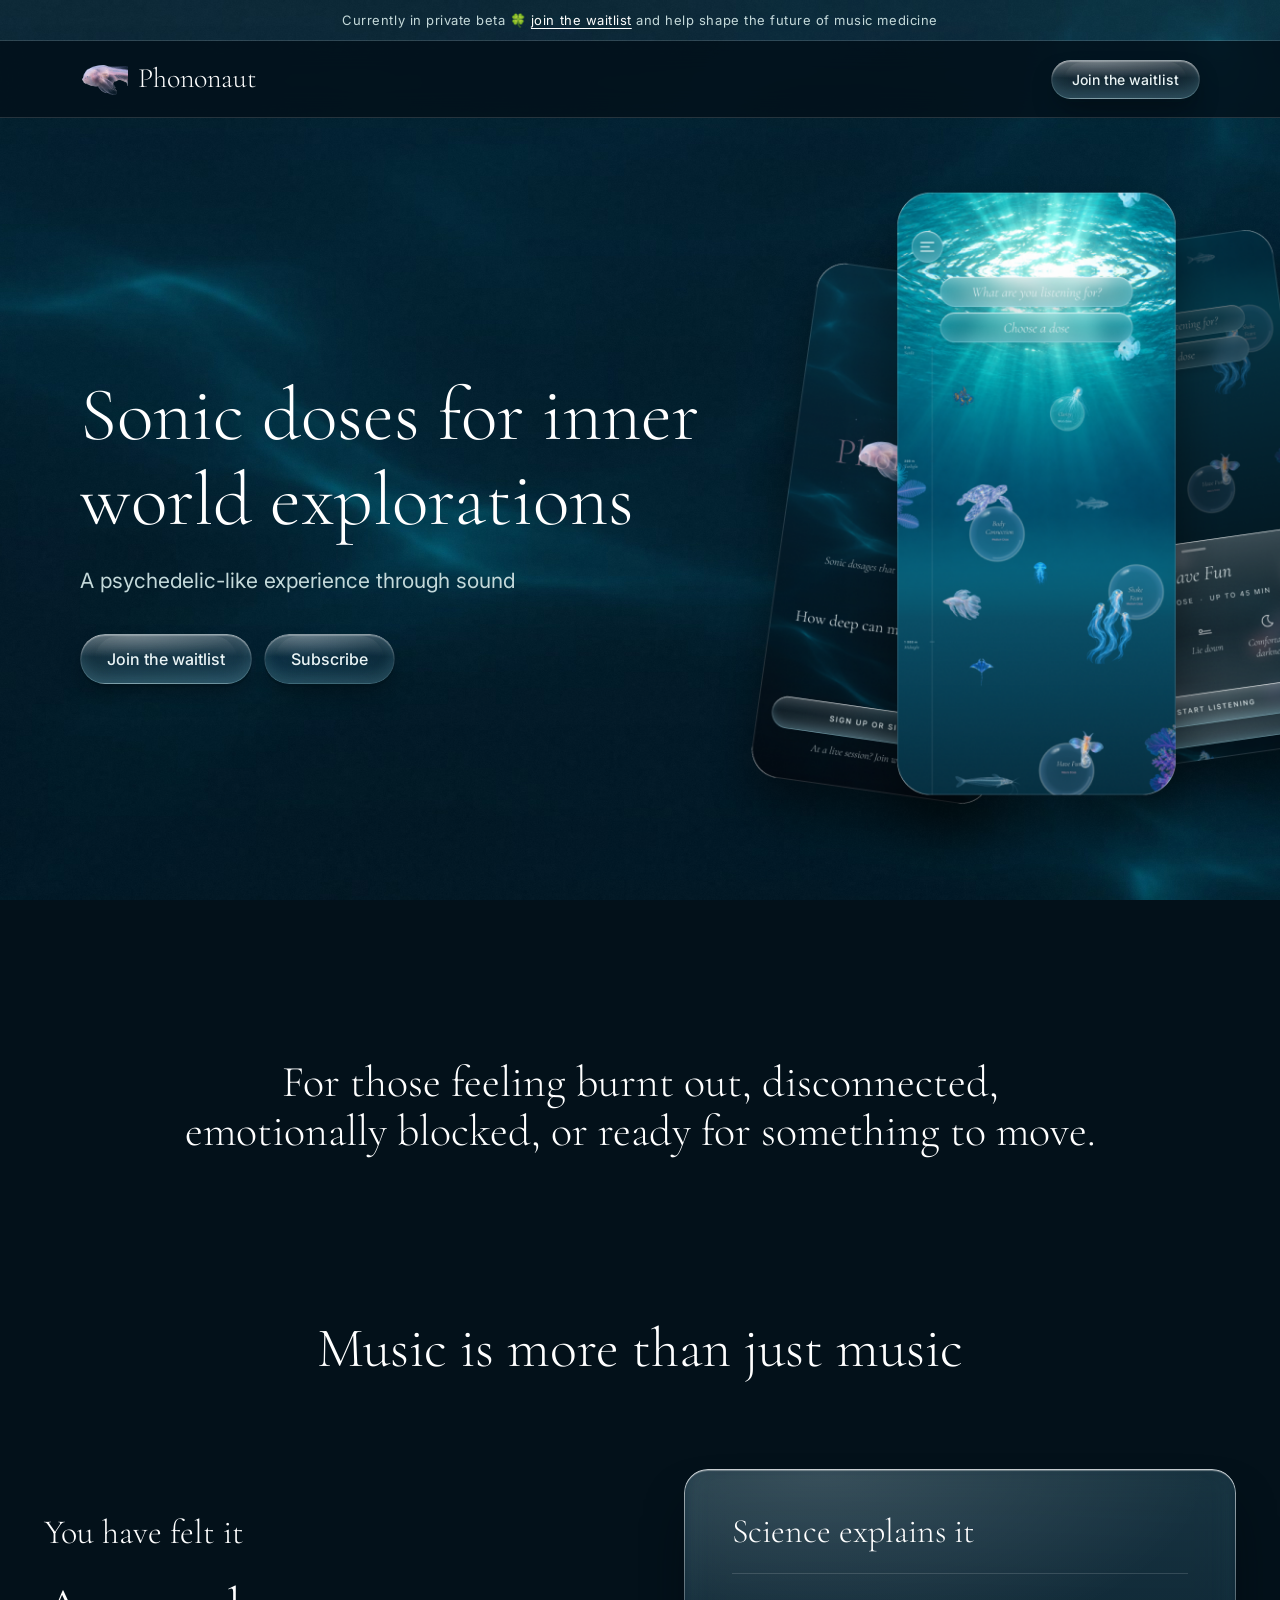
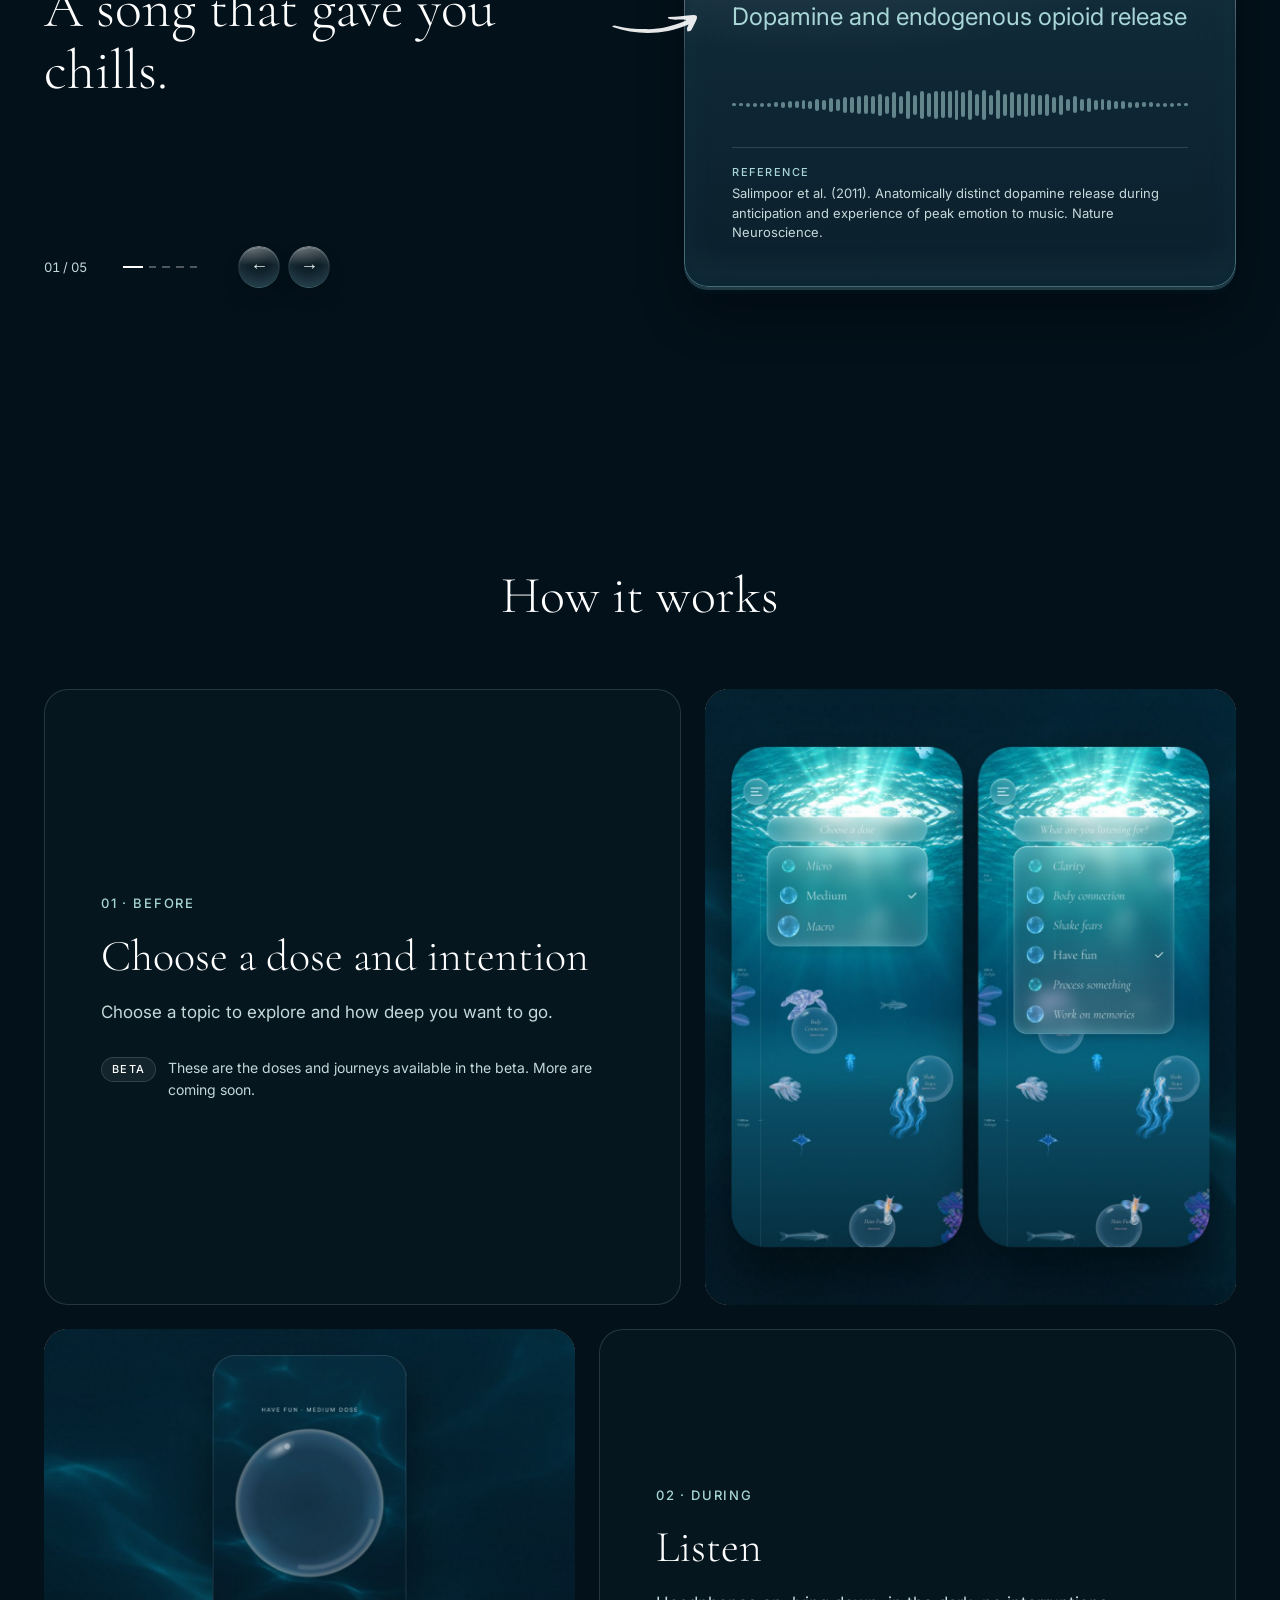
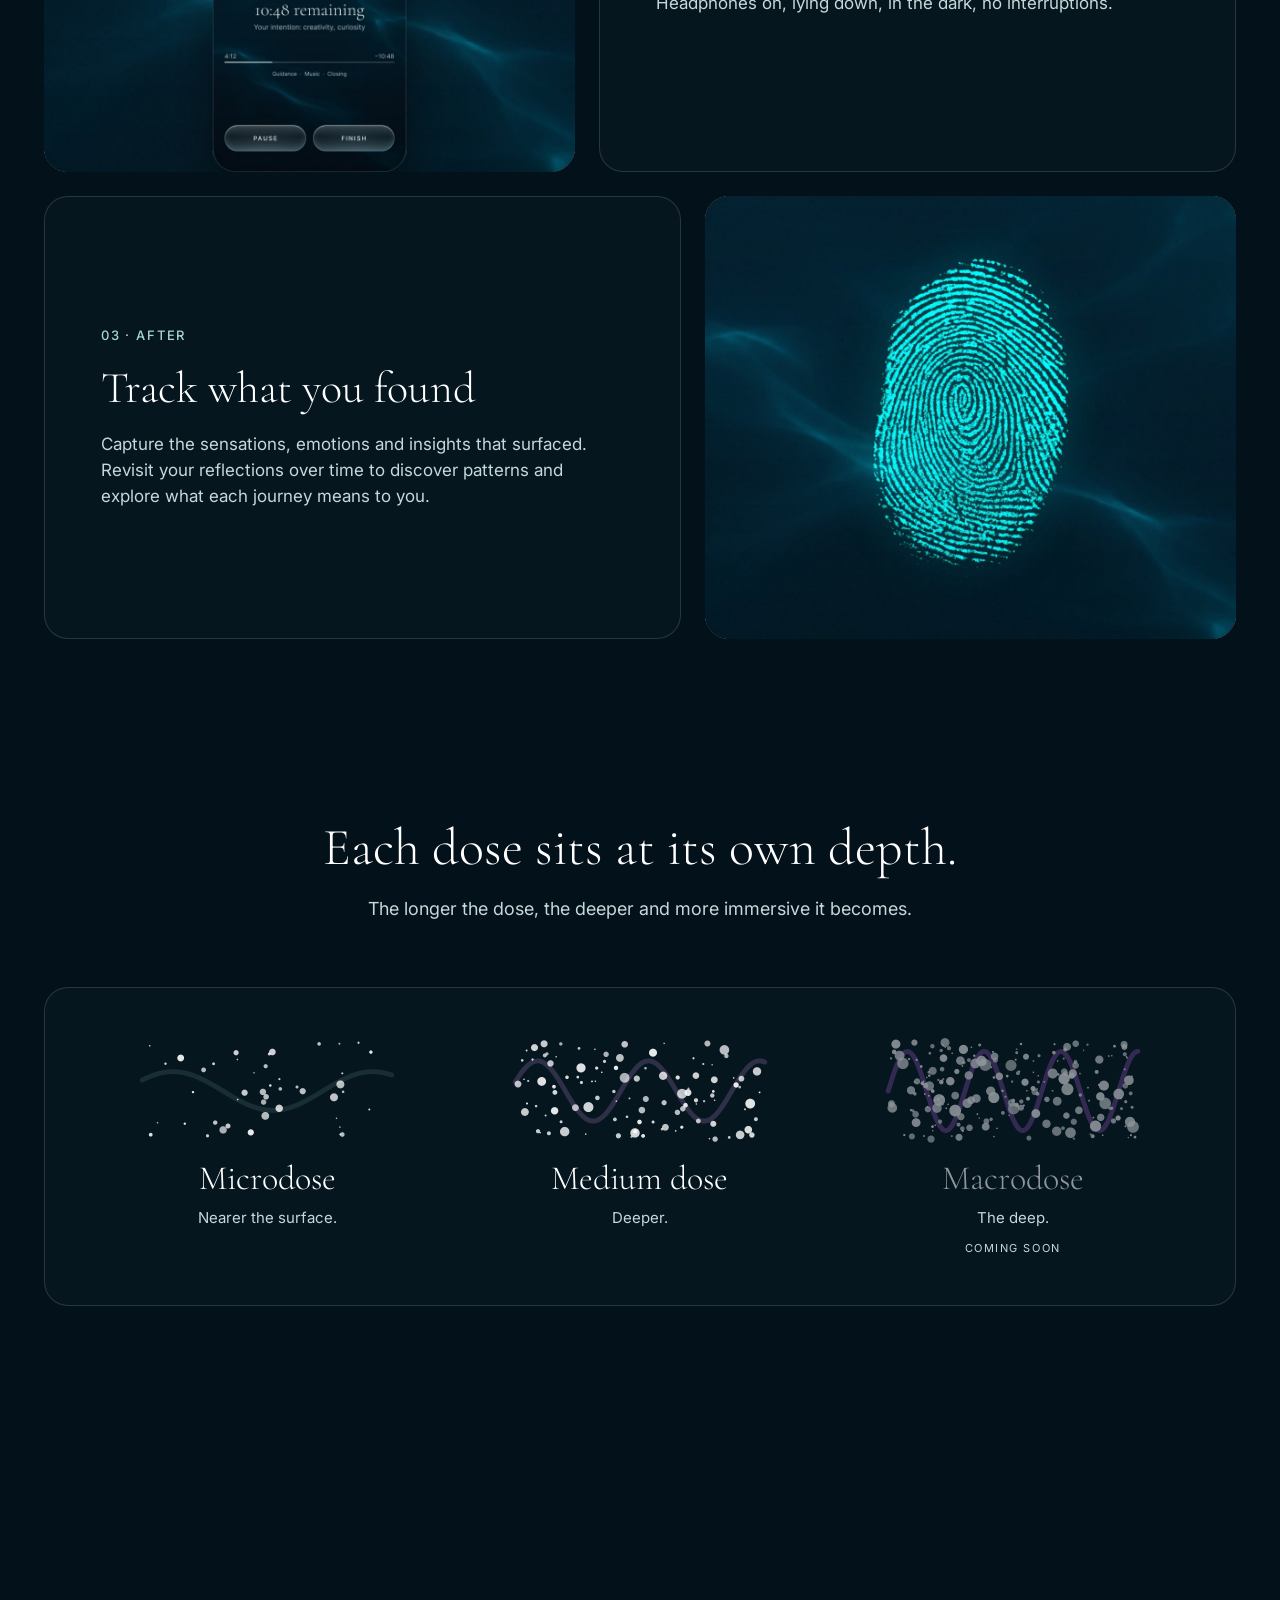
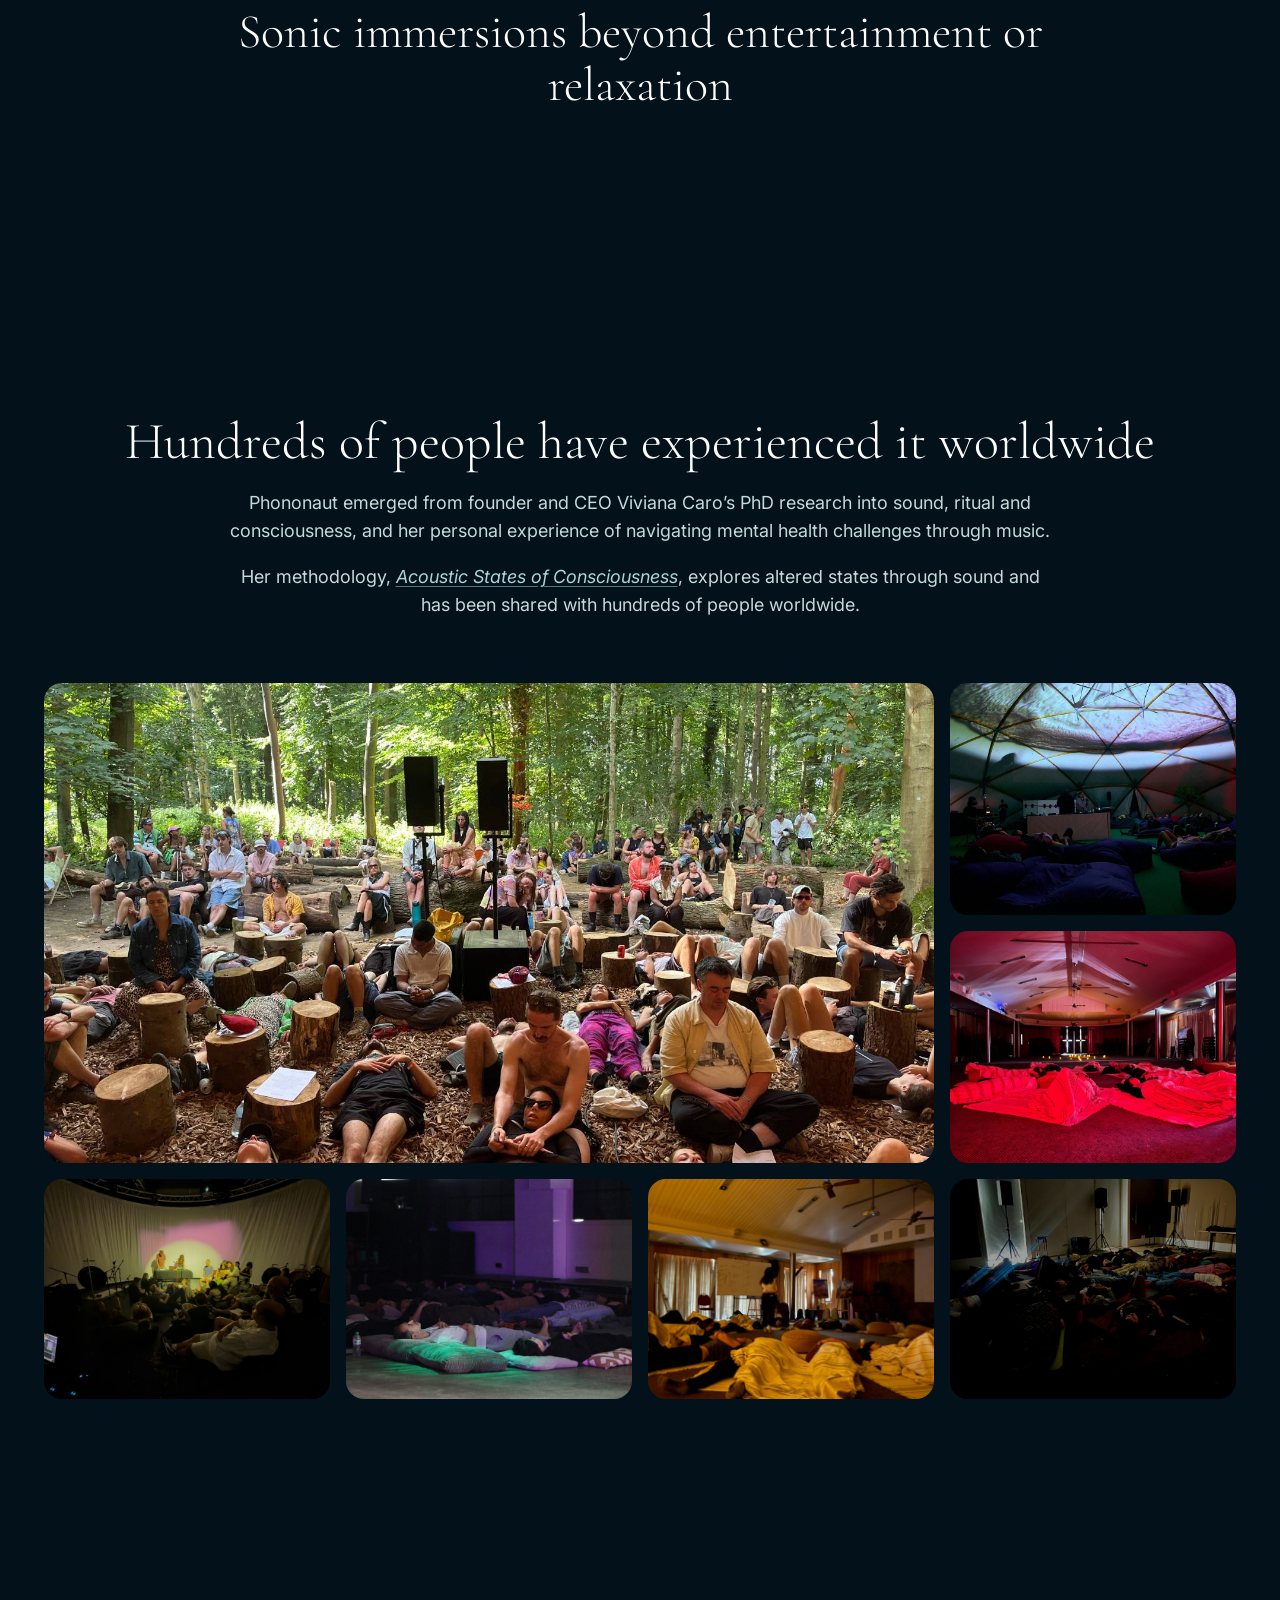
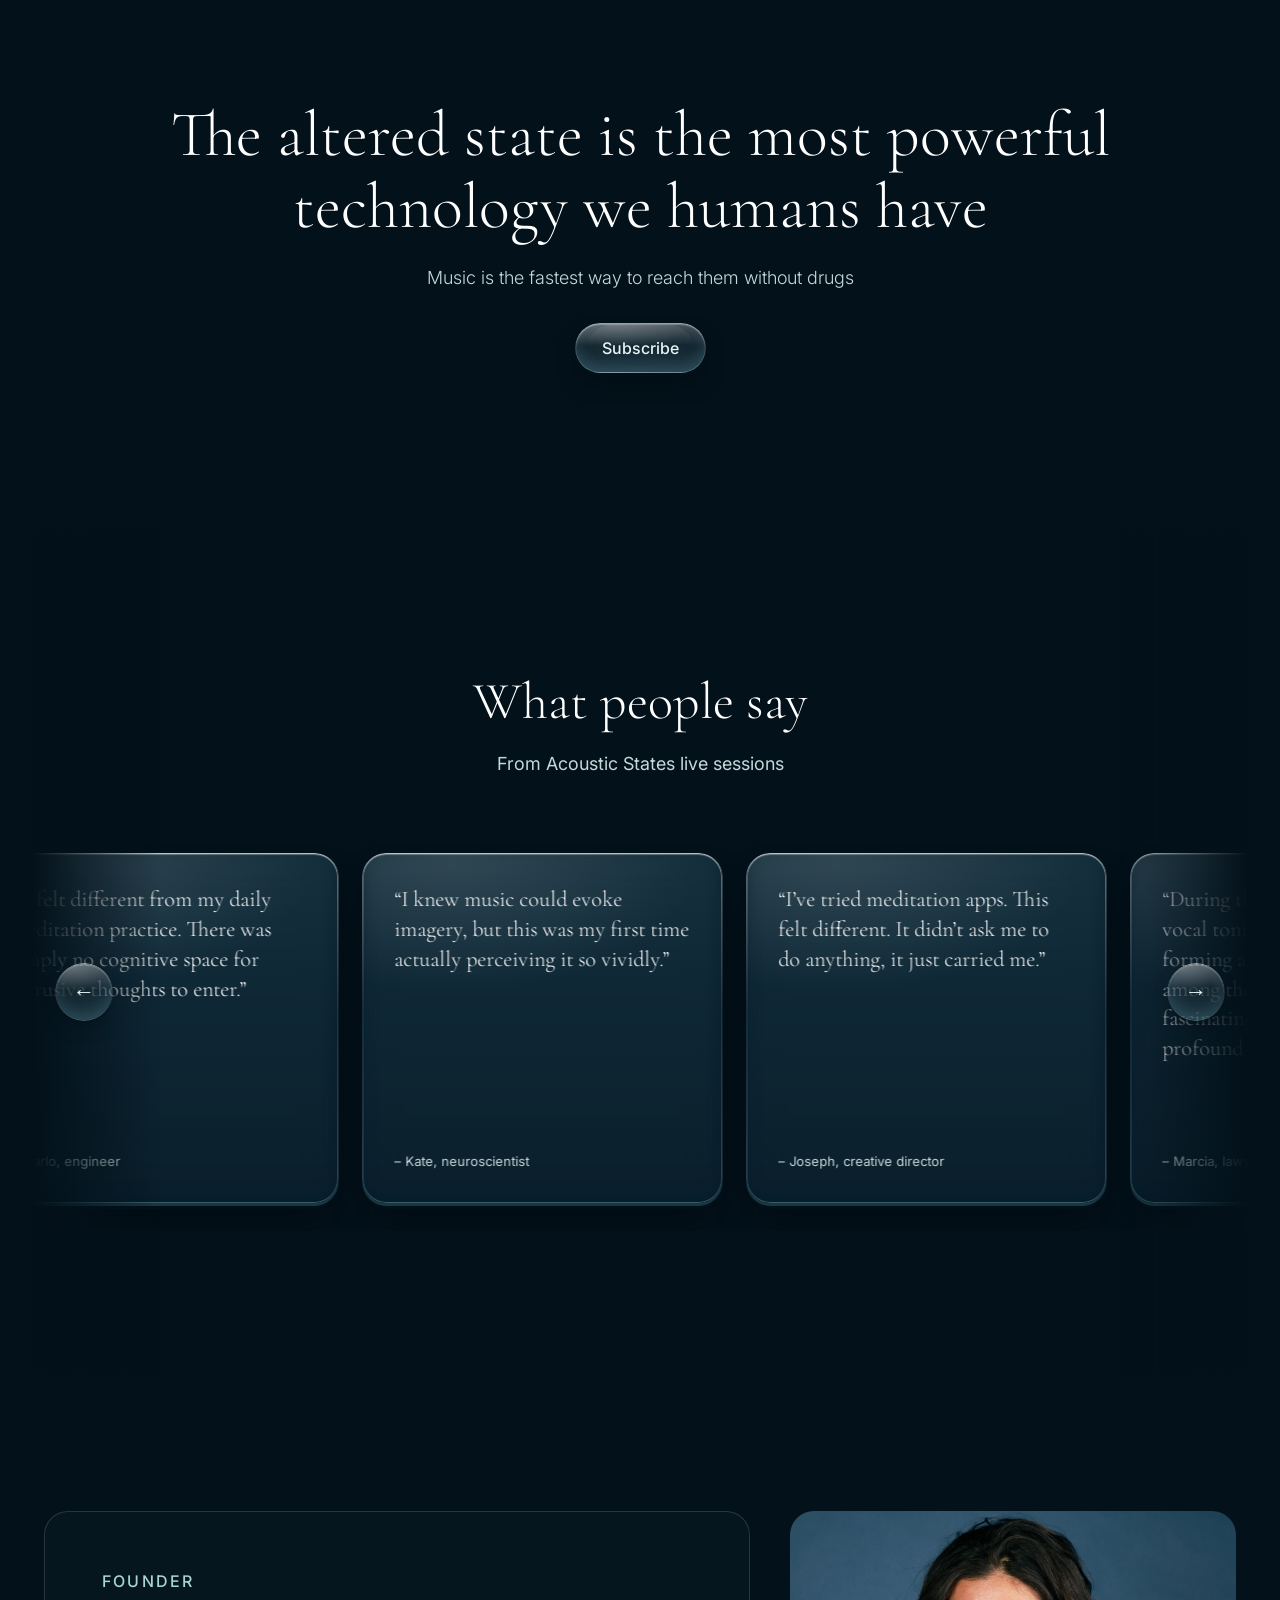
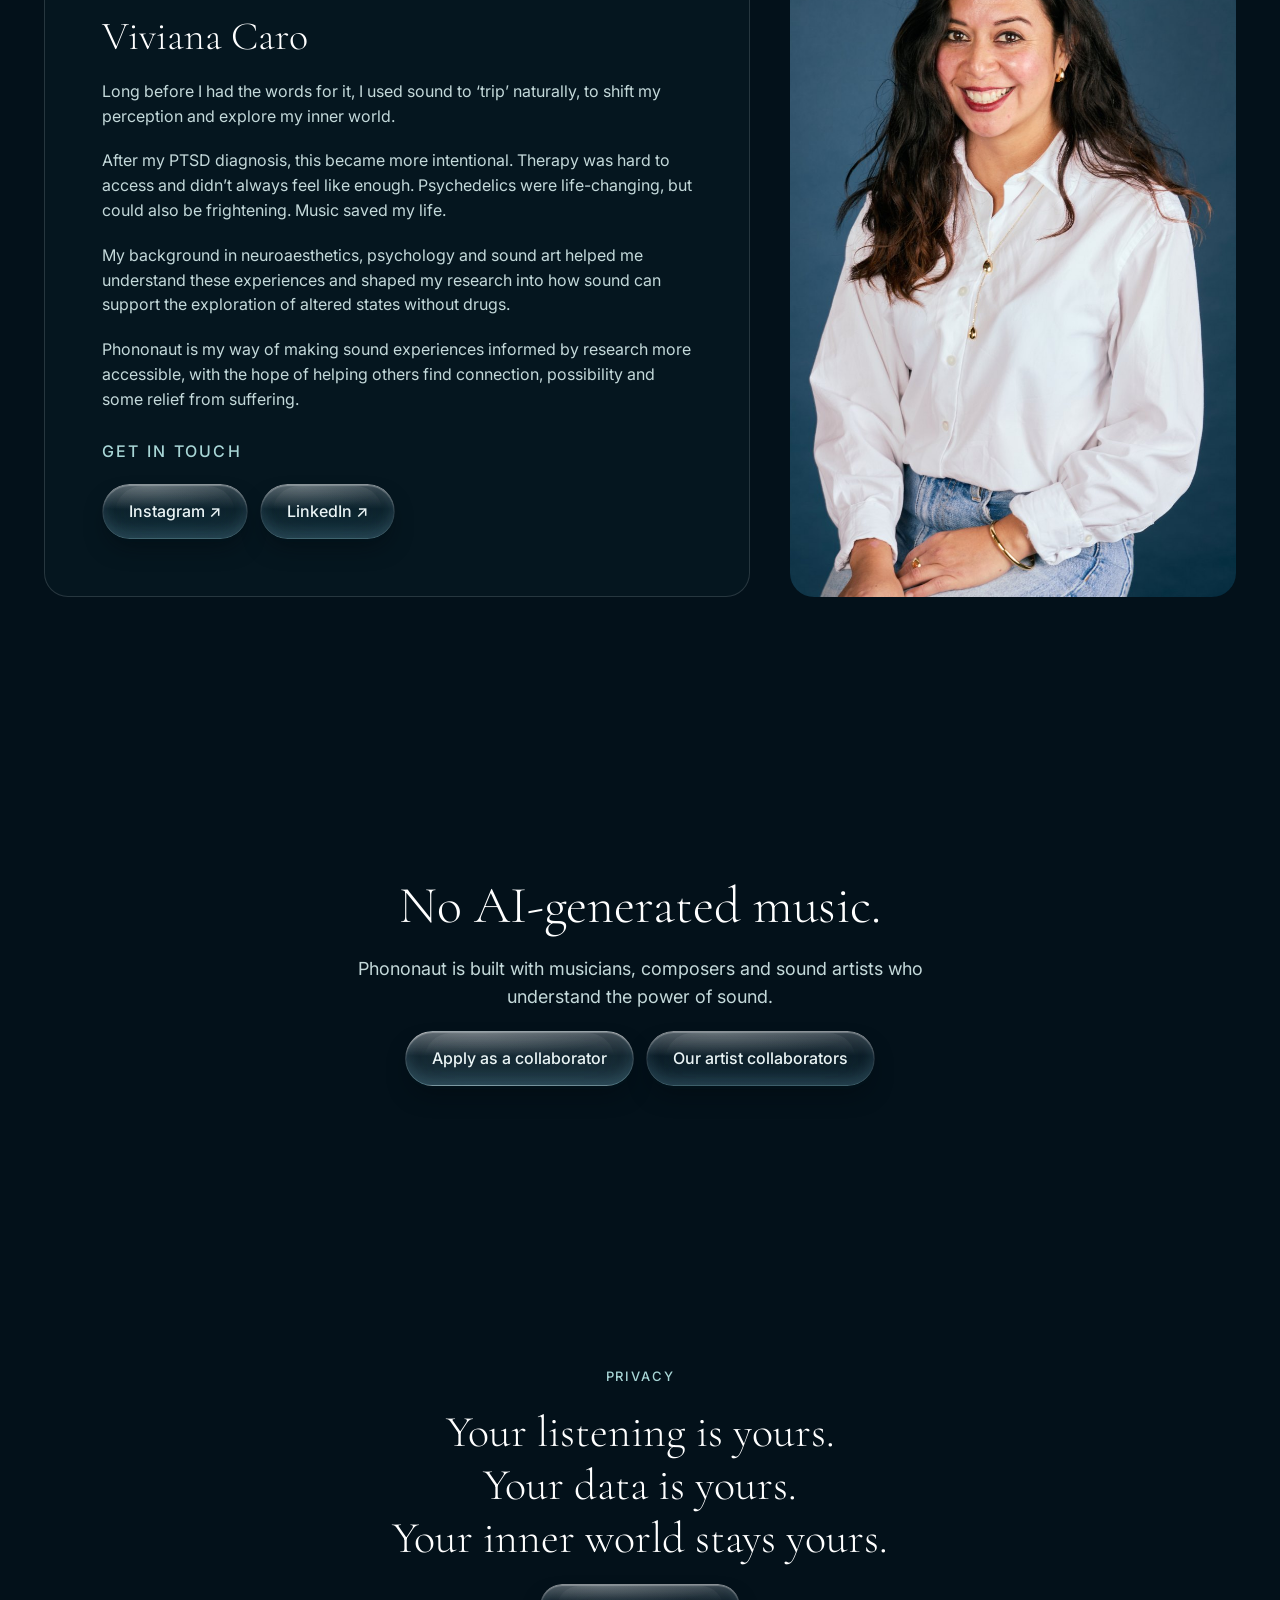
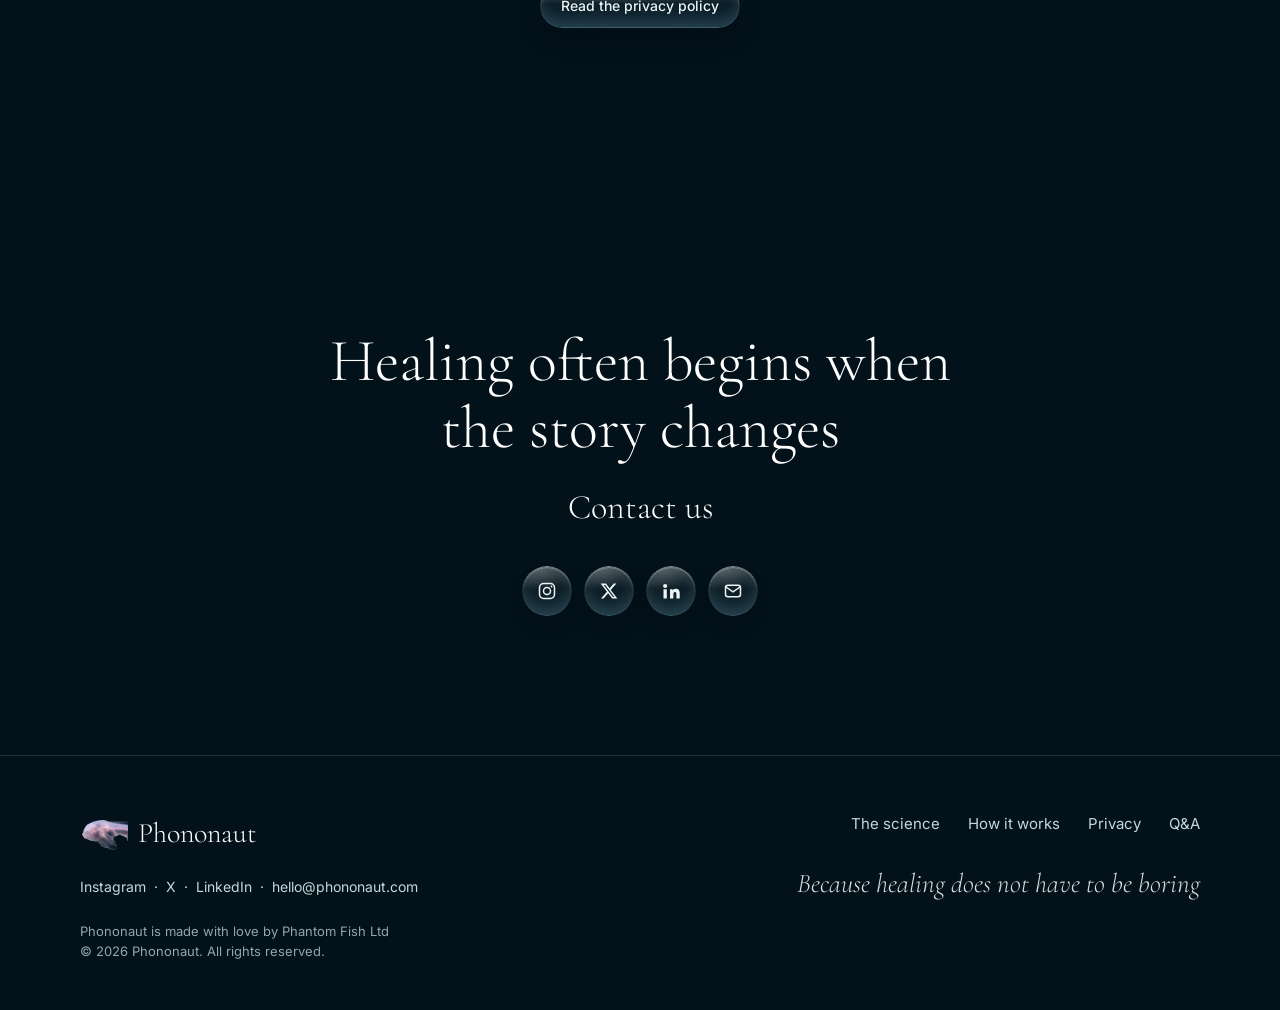
==== commit 55578037: "Clicks beside the headline also ripple the water" ====
--- a/index.html
+++ b/index.html
@@ -274,6 +274,6 @@
       <p class="signup__done" id="collab-done" role="status" hidden>Thank you. We’ve received your application and will be in touch.</p>
     </form>
   </dialog>
-  <script src="script.js?v=1795516463"></script>
+  <script src="script.js?v=1795516560"></script>
 </body>
 </html>
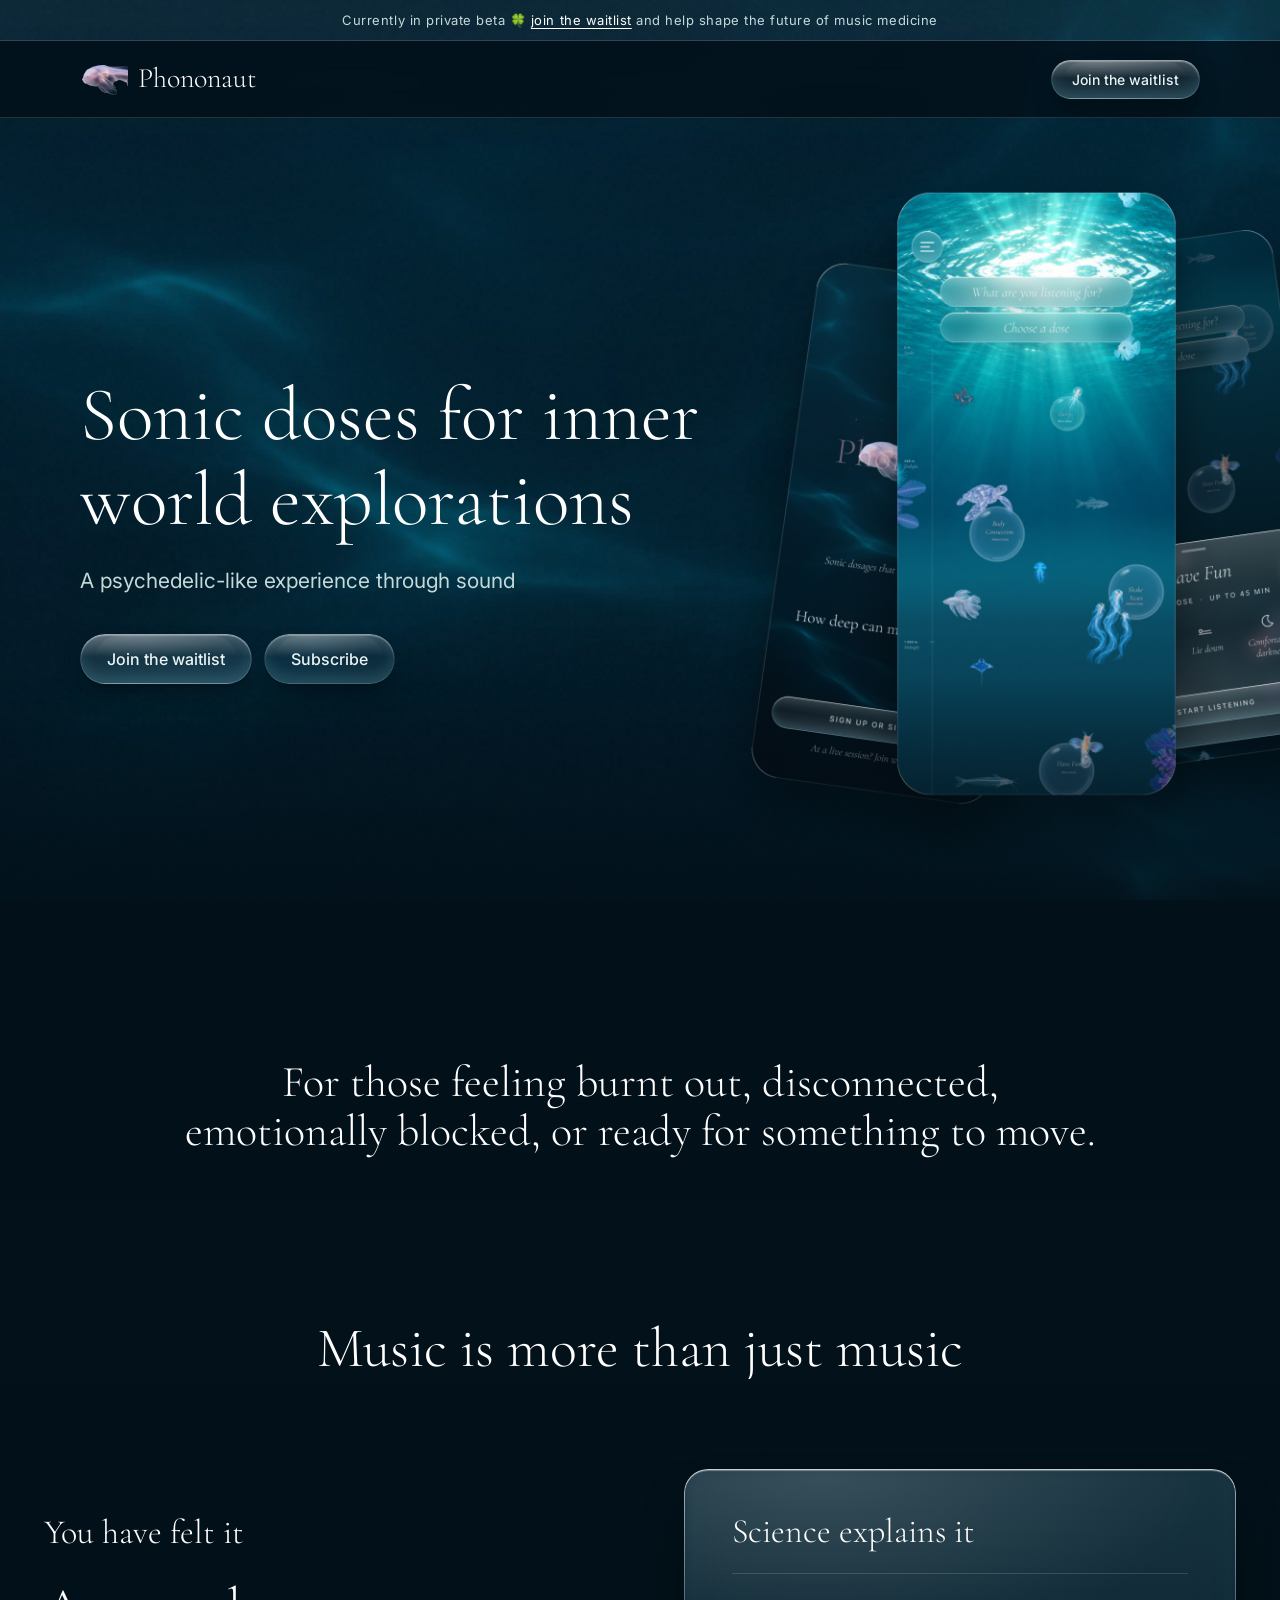
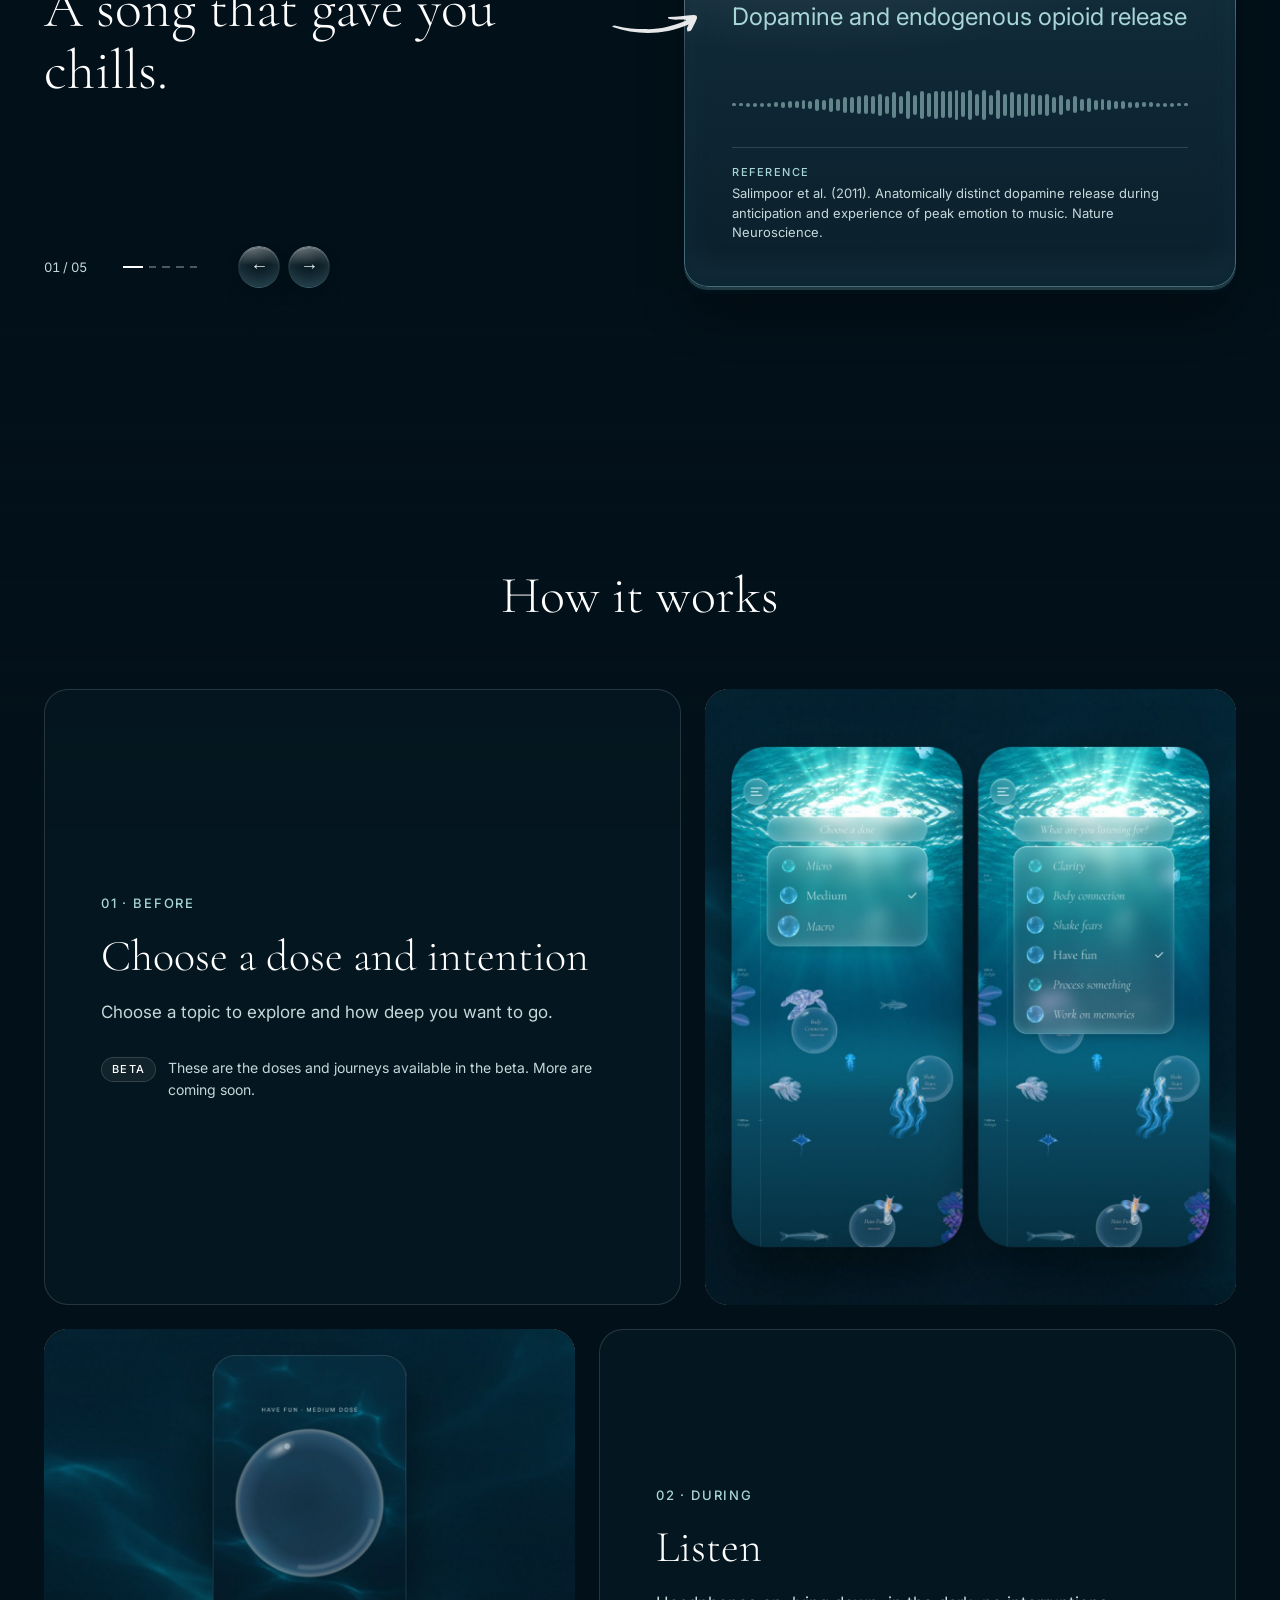
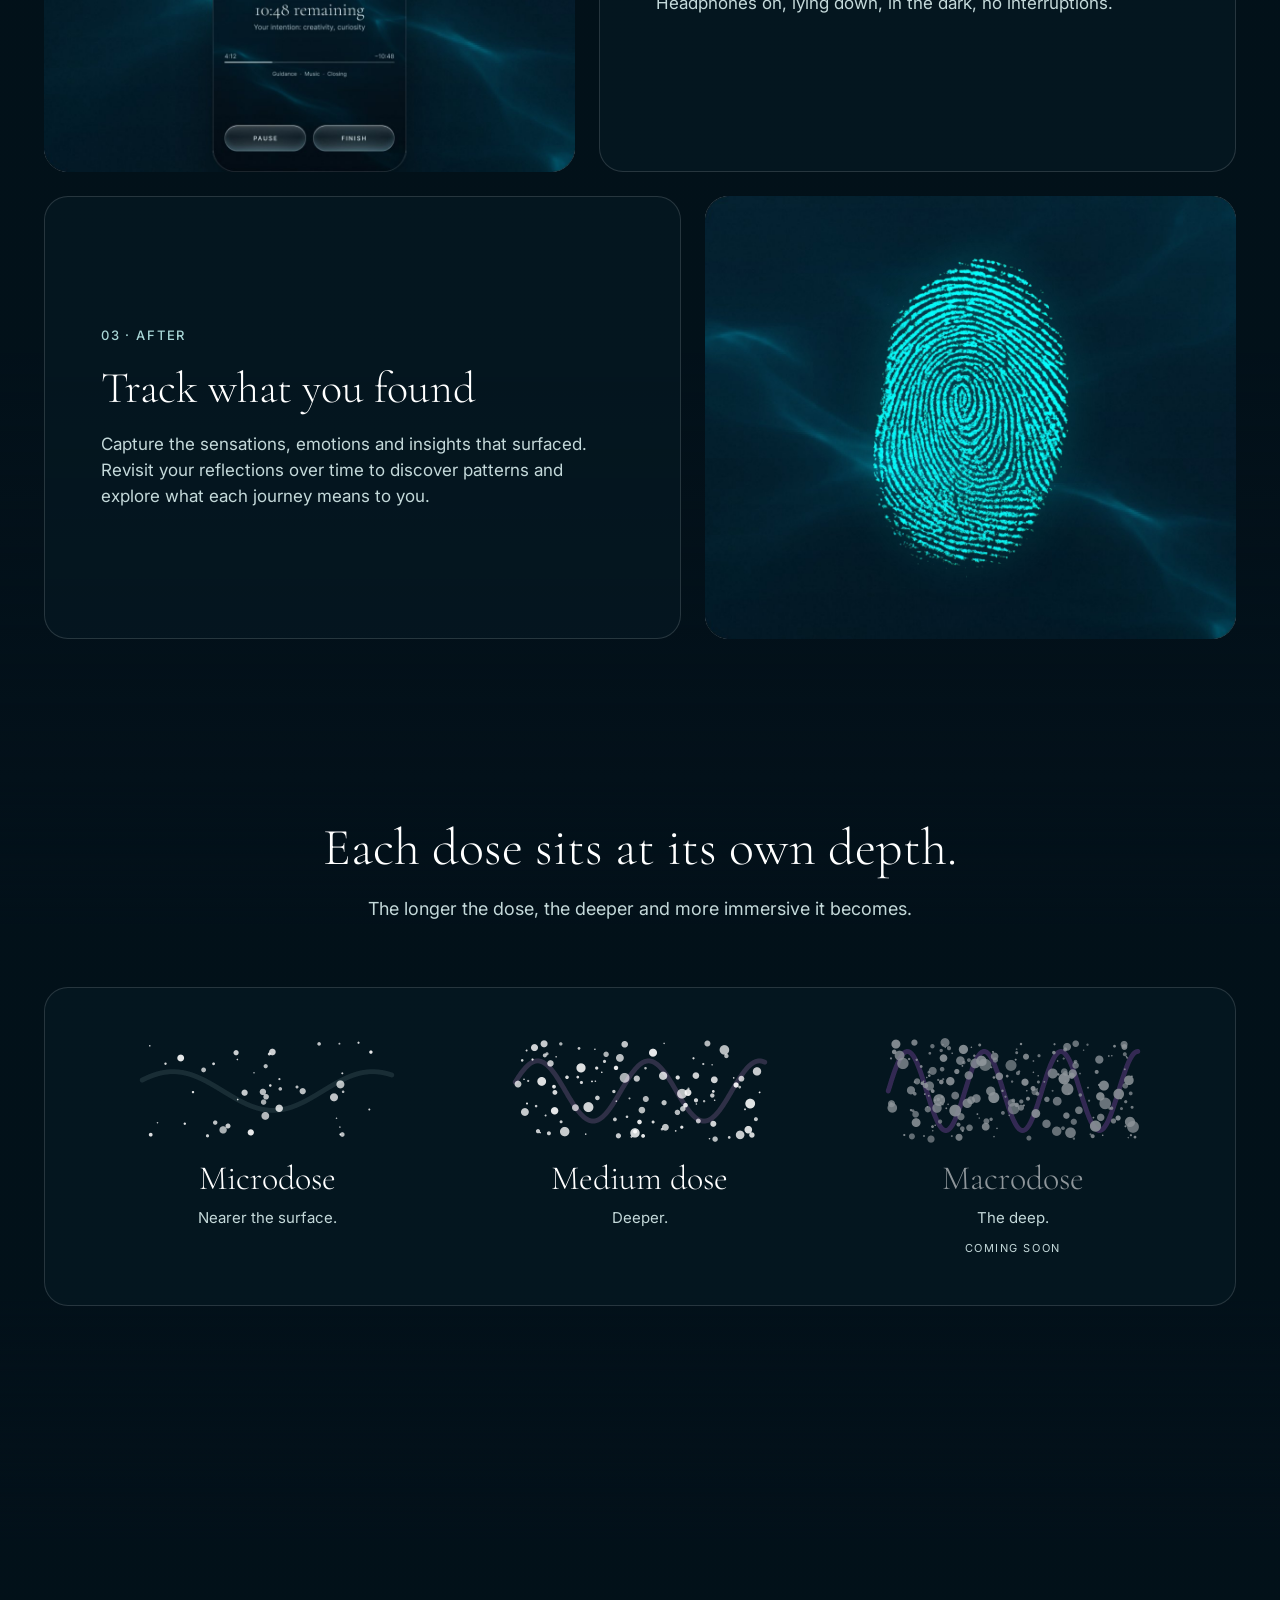
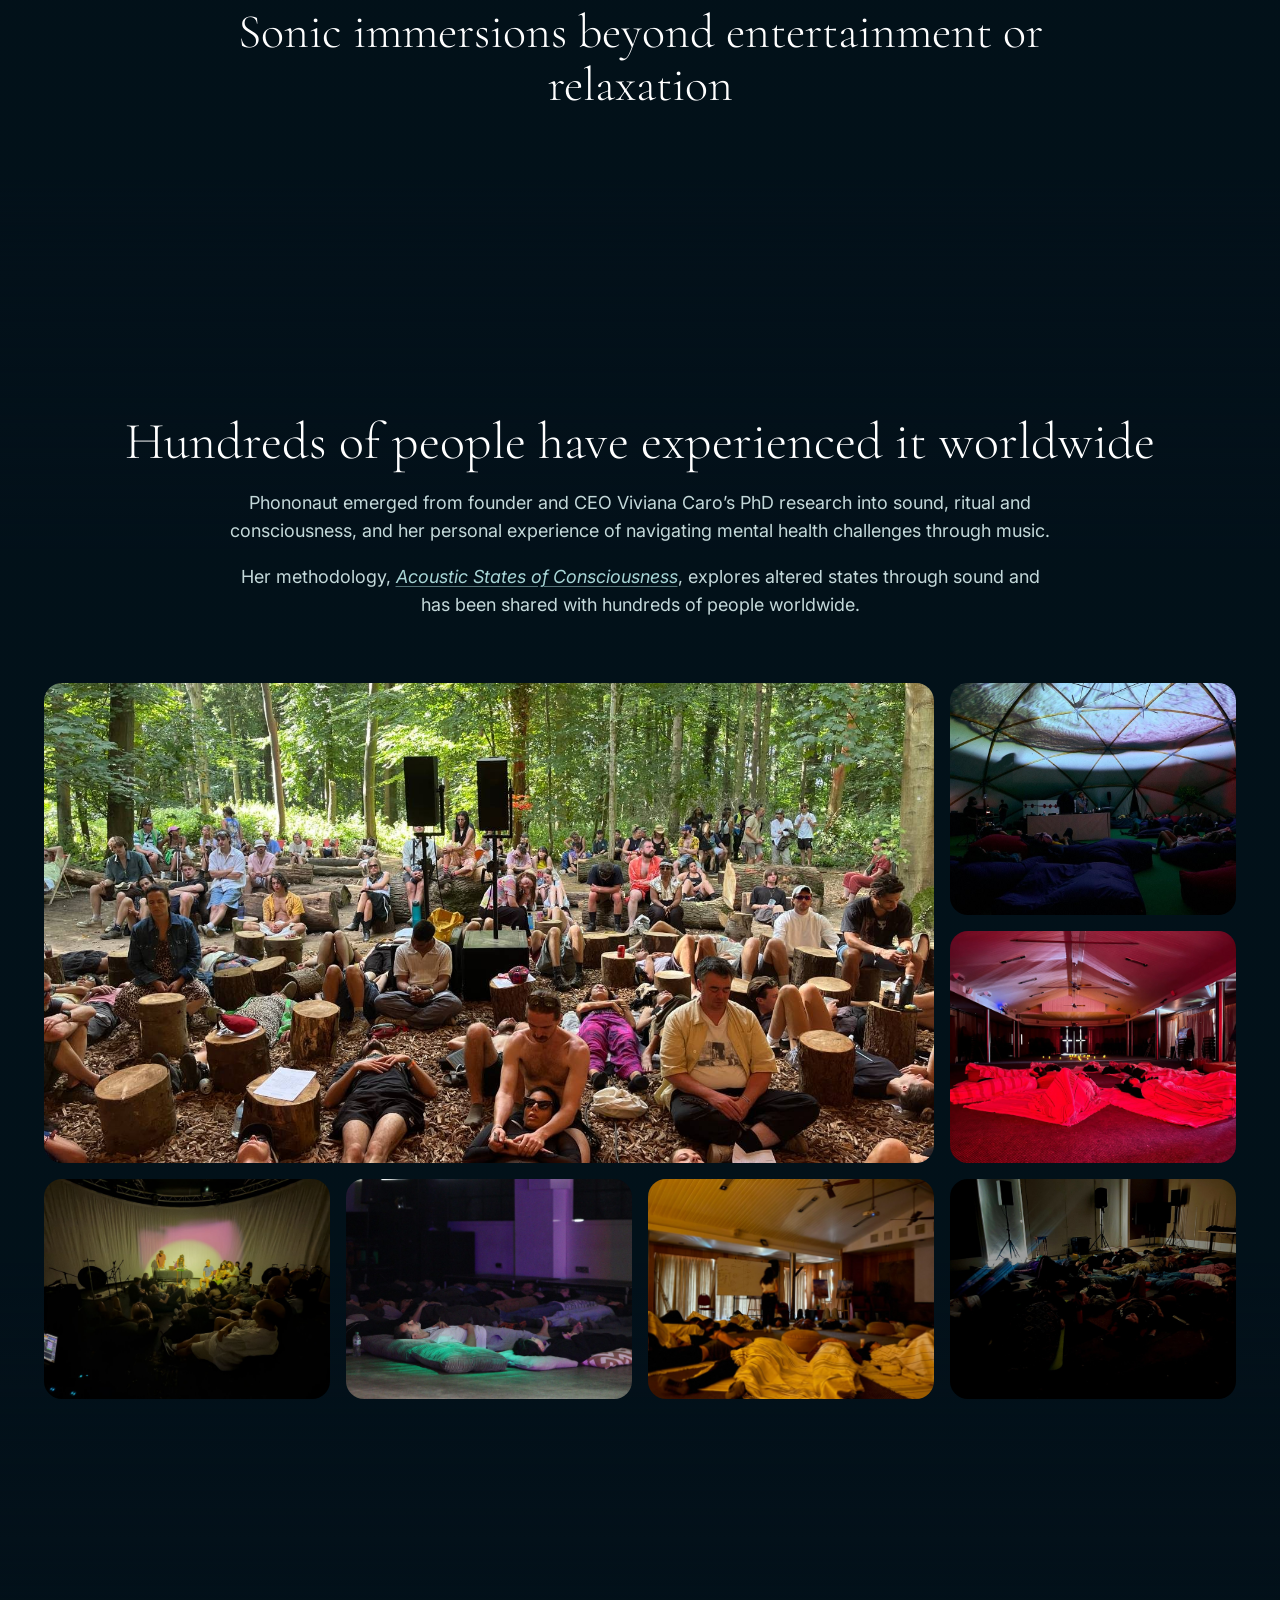
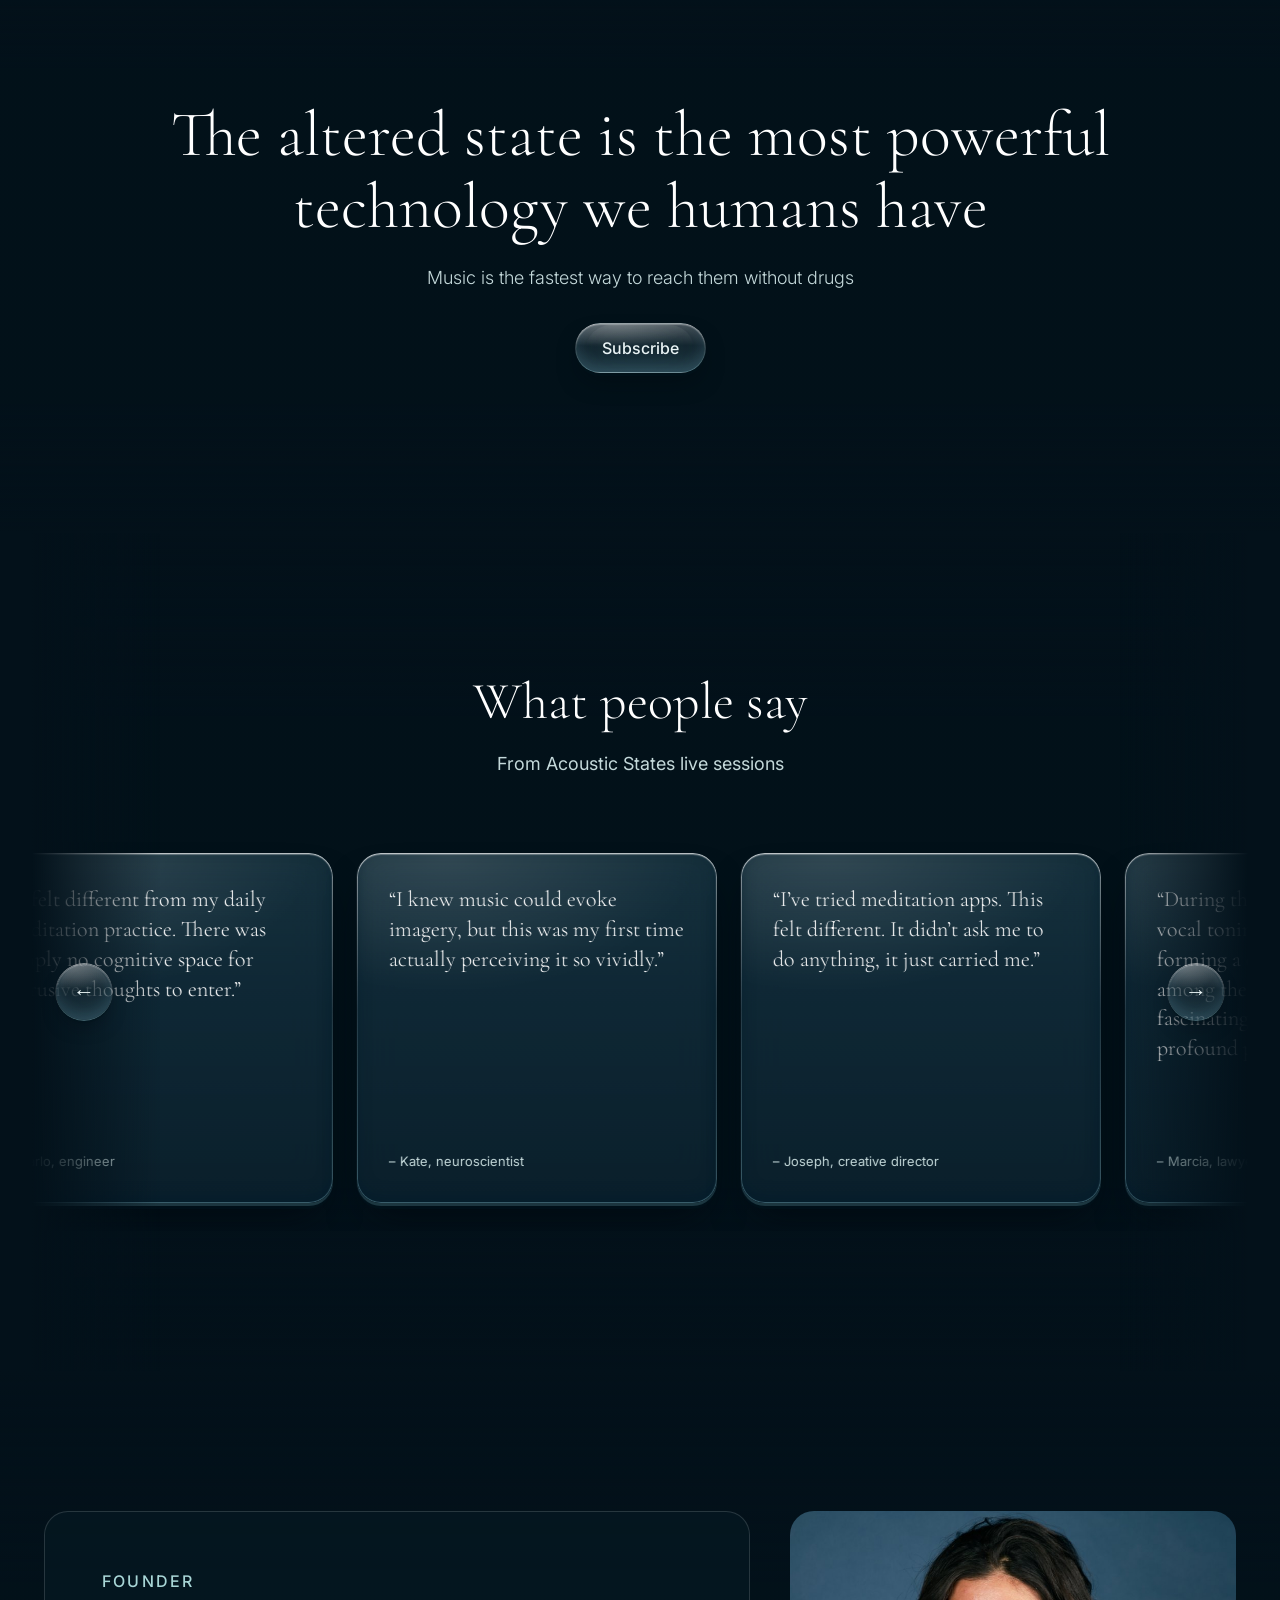
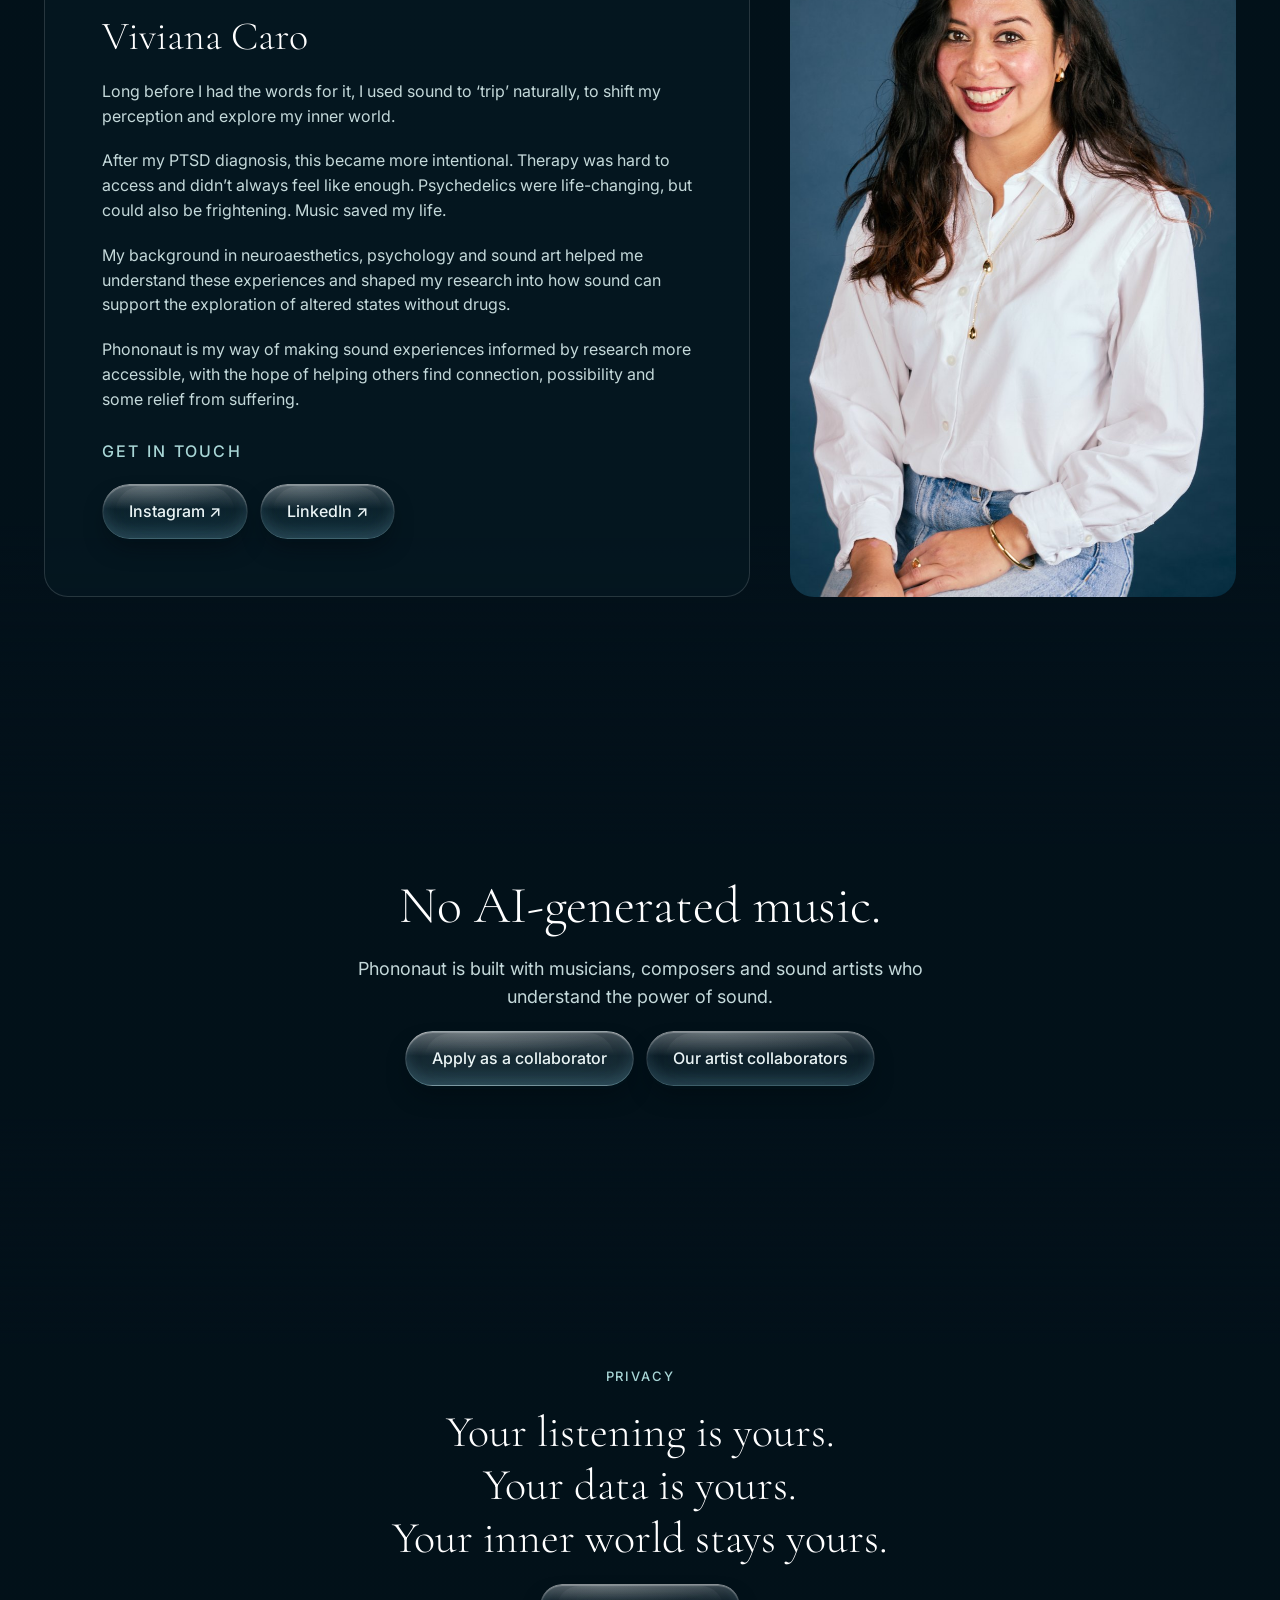
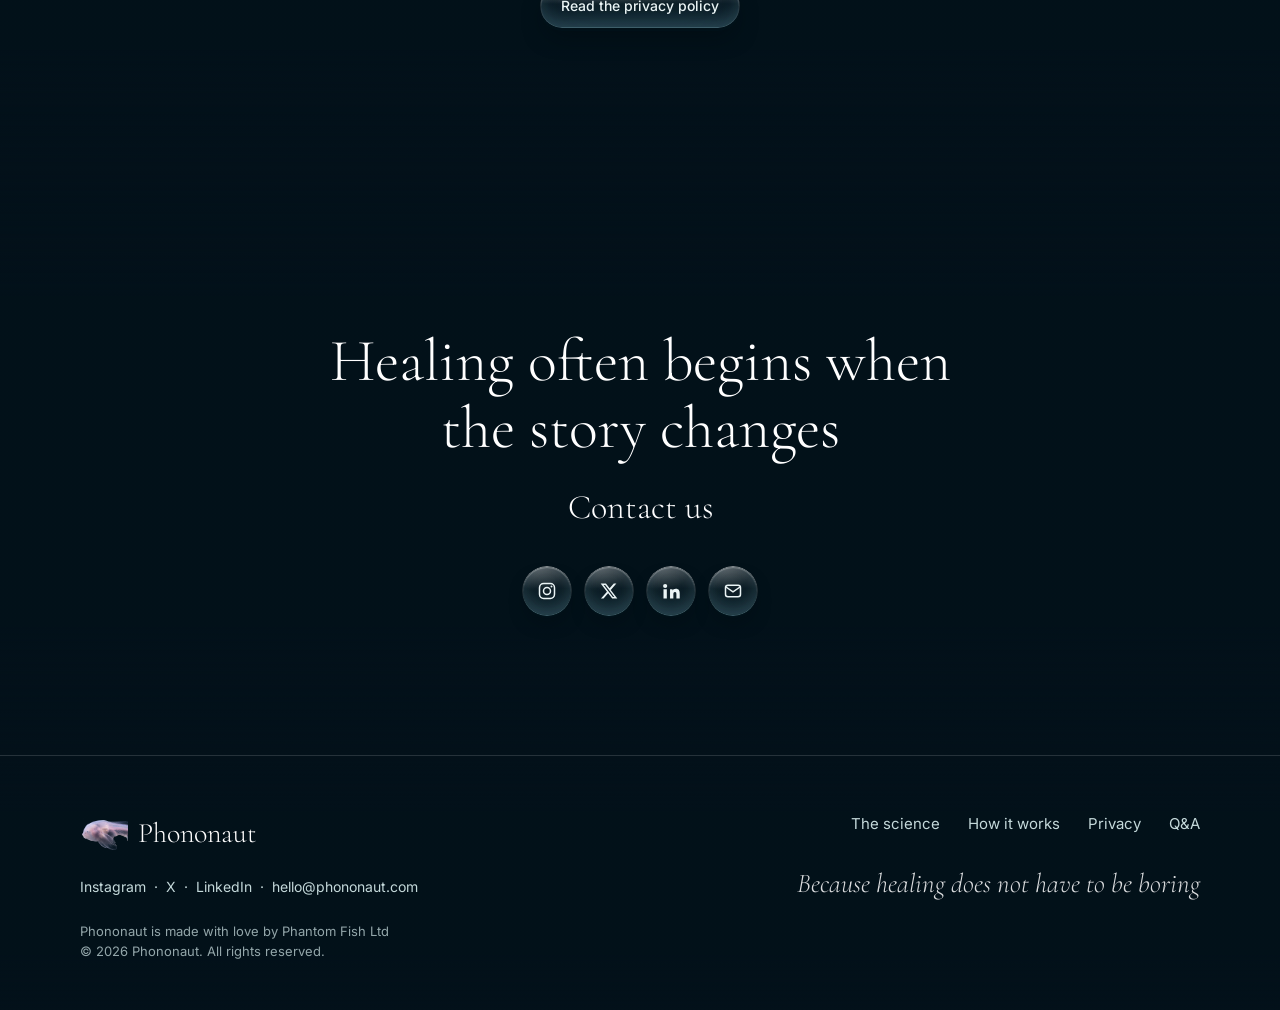
==== commit 9d22757f: "Bring back the dark bands that separate each section, over the rippling water" ====
--- a/index.html
+++ b/index.html
@@ -9,7 +9,7 @@
   <link rel="preconnect" href="https://fonts.googleapis.com">
   <link rel="preconnect" href="https://fonts.gstatic.com" crossorigin>
   <link href="https://fonts.googleapis.com/css2?family=Cormorant+Garamond:ital,wght@0,300;1,300&family=Inter:wght@400;500&display=swap" rel="stylesheet">
-  <link rel="stylesheet" href="styles.css?v=1795516463">
+  <link rel="stylesheet" href="styles.css?v=1795516679">
 </head>
 <body>
   <div class="ocean" aria-hidden="true"><canvas id="ripple"></canvas></div>
--- a/styles.css
+++ b/styles.css
@@ -446,4 +446,8 @@
 .ocean canvas { position: absolute; inset: 0; width: 100%; height: 100%; display: block; }
 body { background: transparent; }
 html { background: var(--sea); }
-main > section:not(.hero):not(.wrap)::before, .footer::before { content: none !important; }
+/* keep each section separate: dark at its top and bottom, the water showing through in the middle */
+main > section:not(.hero):not(.wrap)::before, .footer::before {
+  content: "" !important; background: linear-gradient(to bottom, var(--sea) 0%, rgba(3,17,26,.35) 22%, rgba(3,17,26,.35) 78%, var(--sea) 100%) !important; transform: none !important; opacity: 1 !important;
+}
+.hero::after { content: "" !important; position: absolute; inset: auto 0 0 0; height: 260px; background: linear-gradient(to bottom, rgba(3,17,26,0), var(--sea)); pointer-events: none; z-index: 1; }
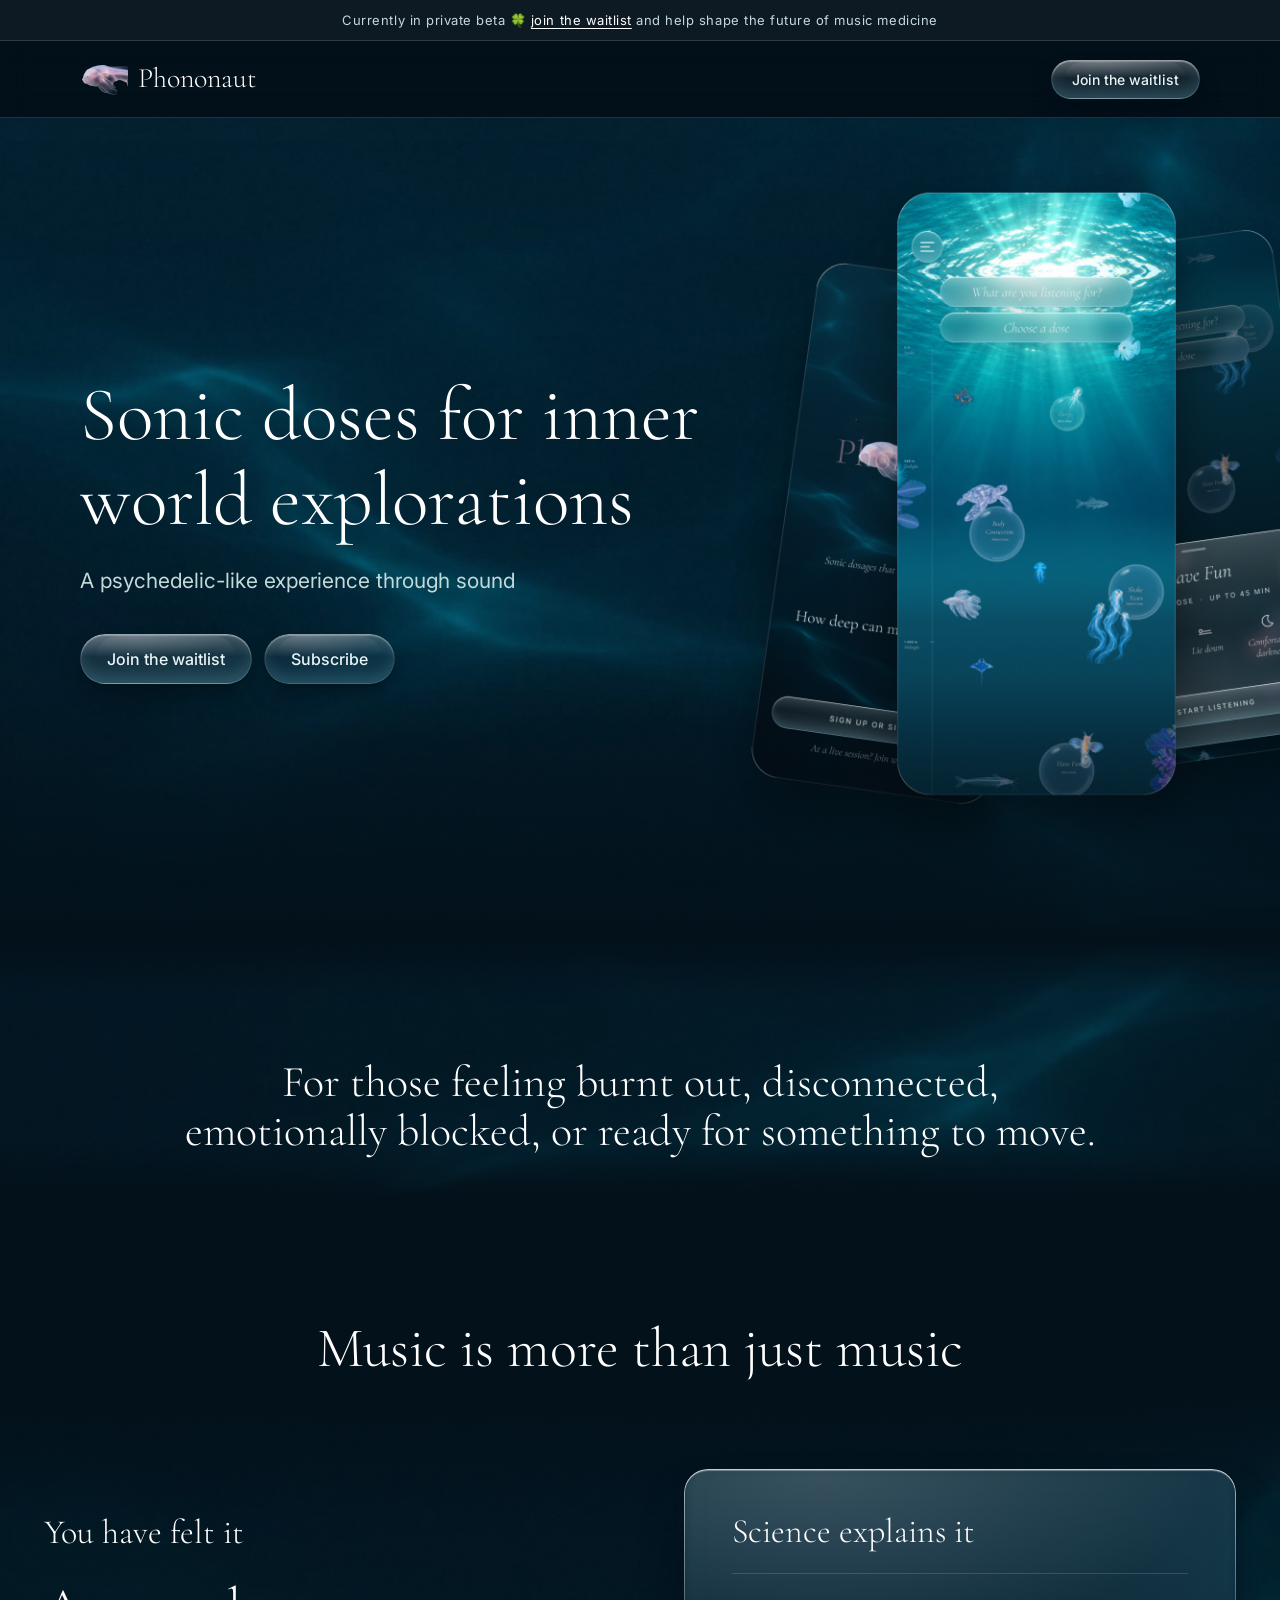
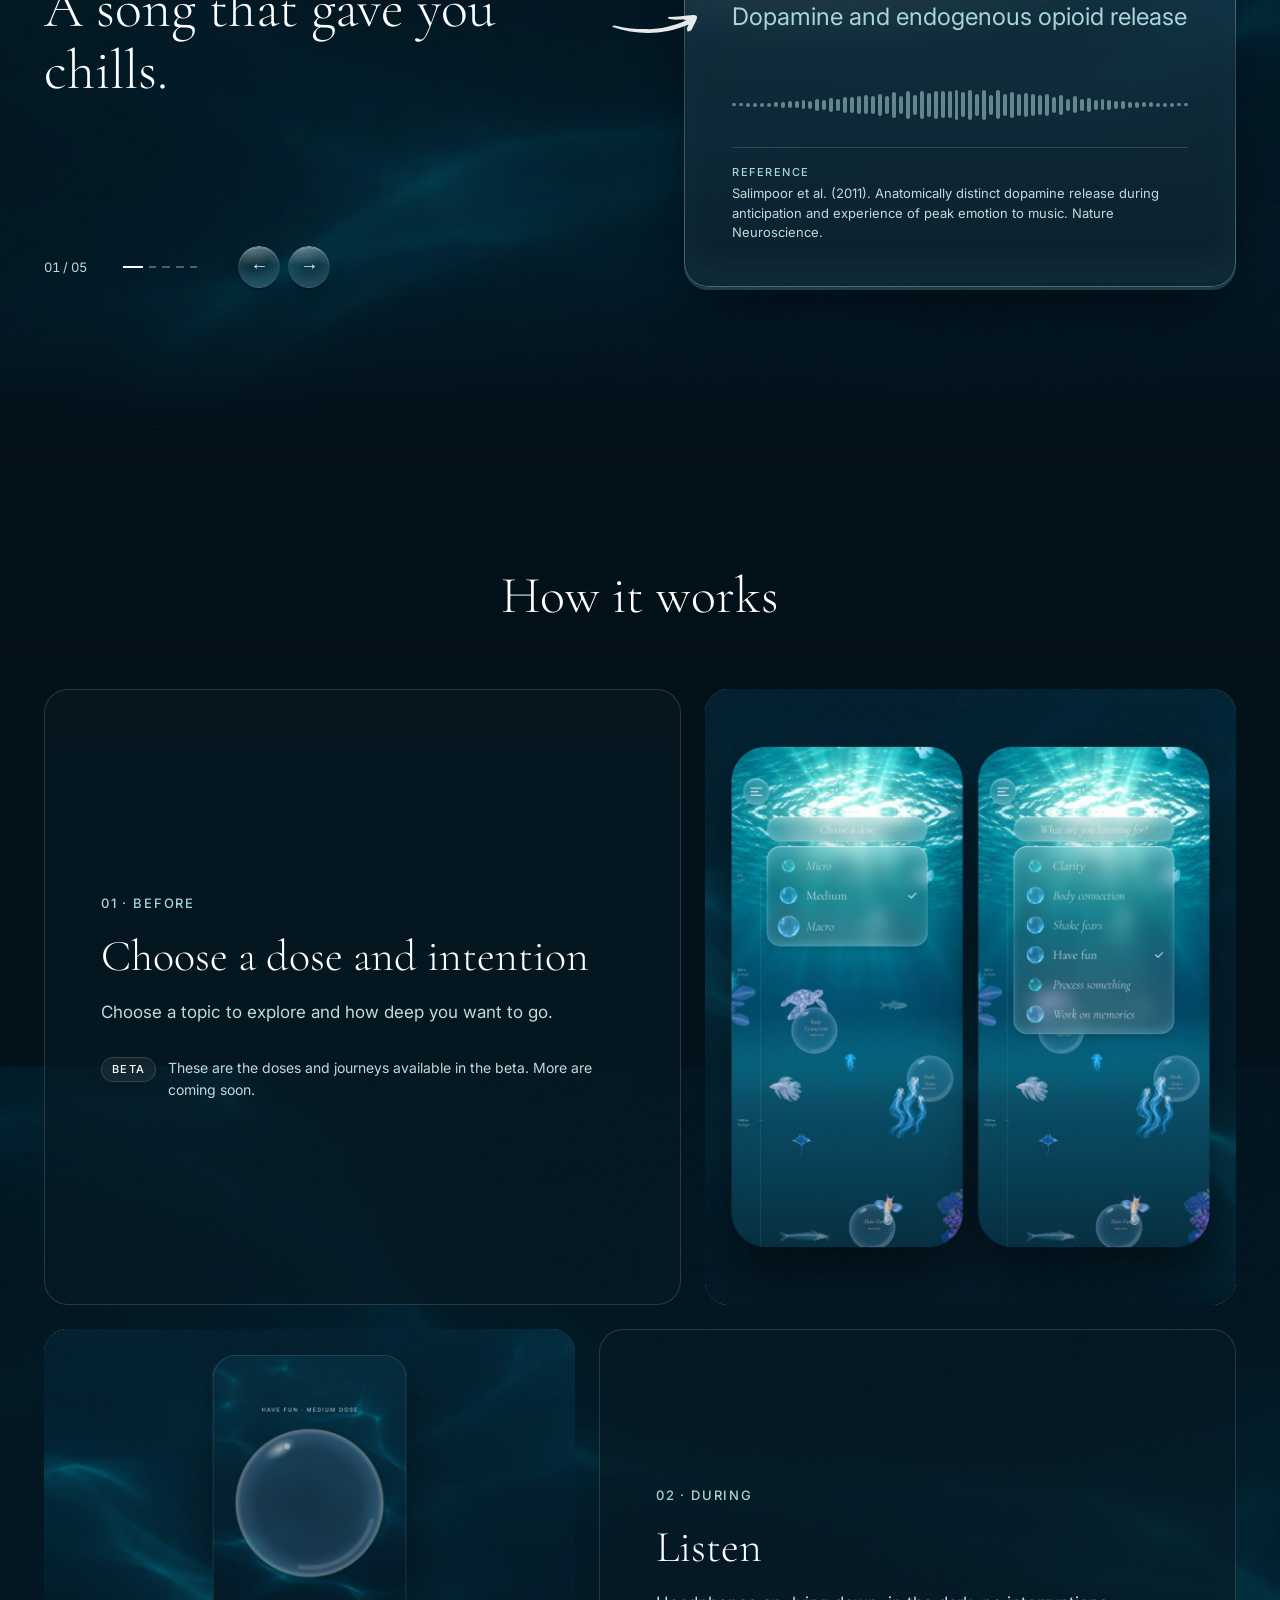
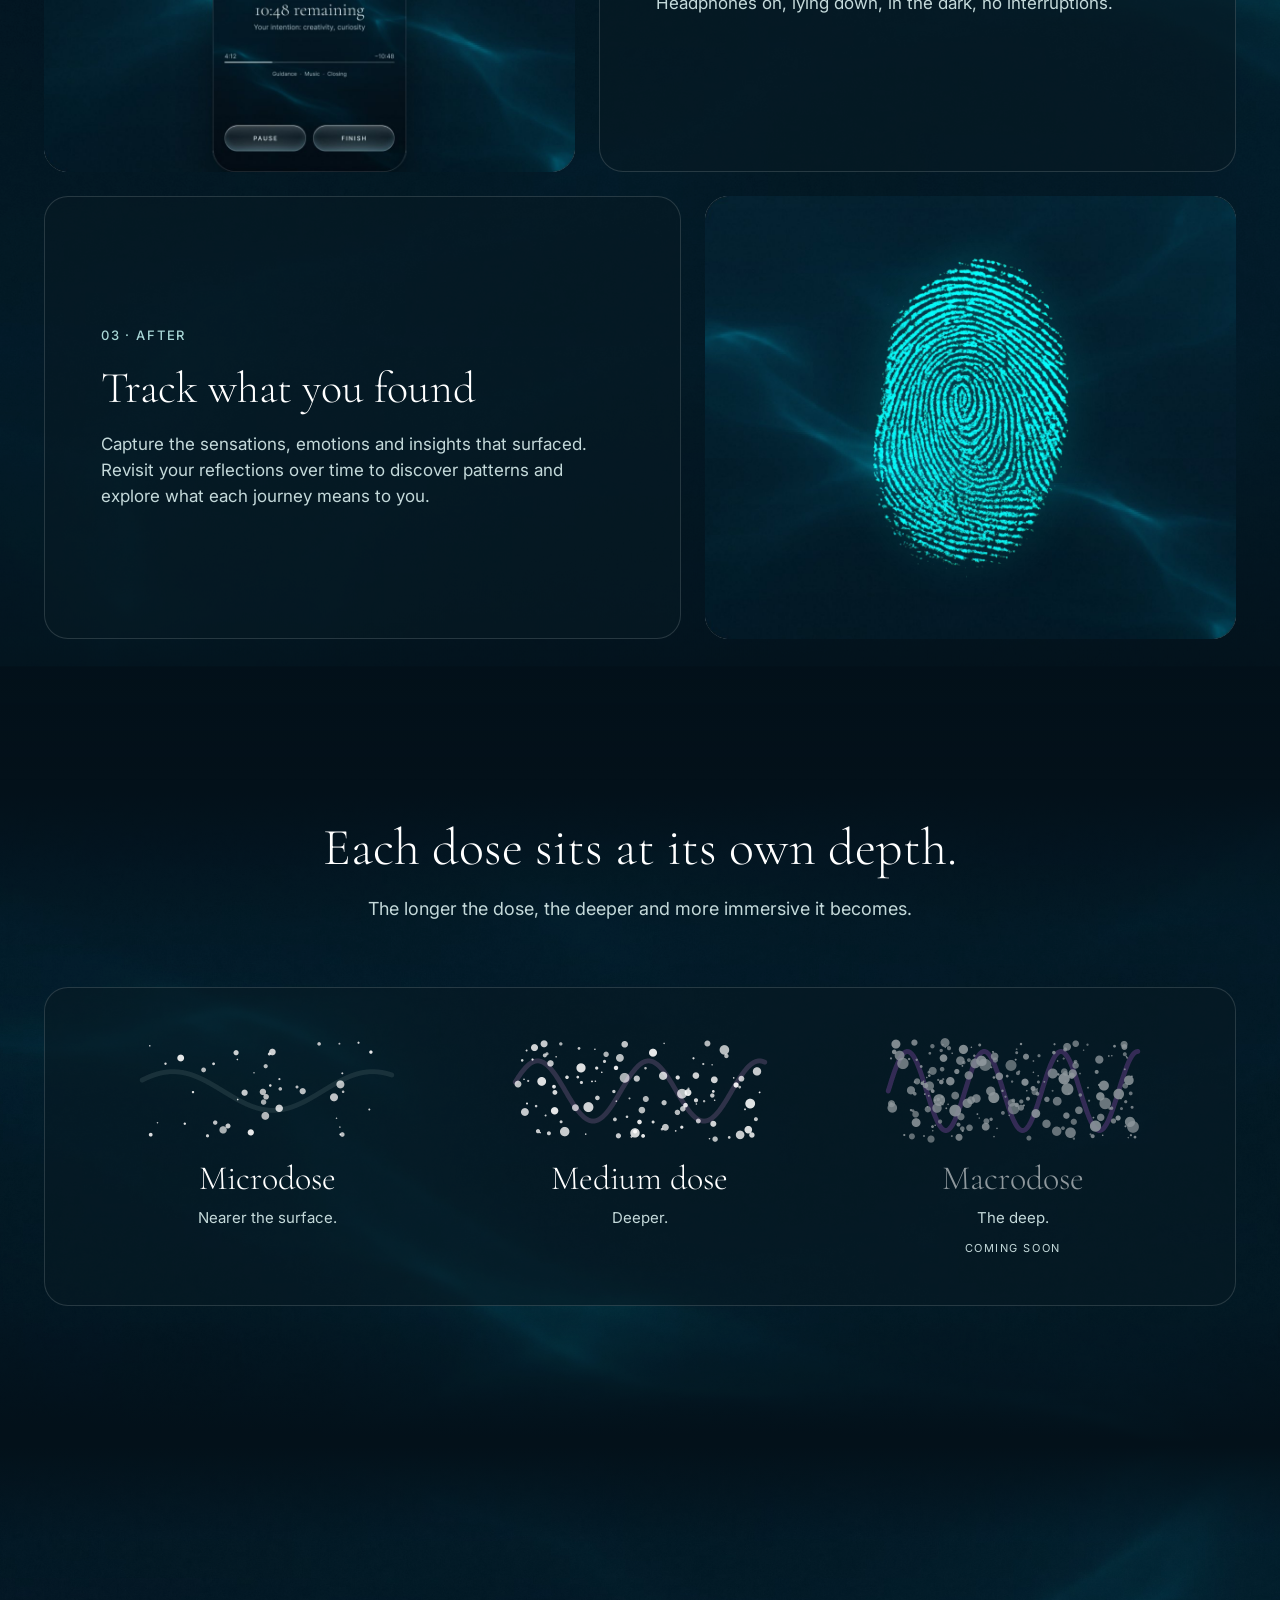
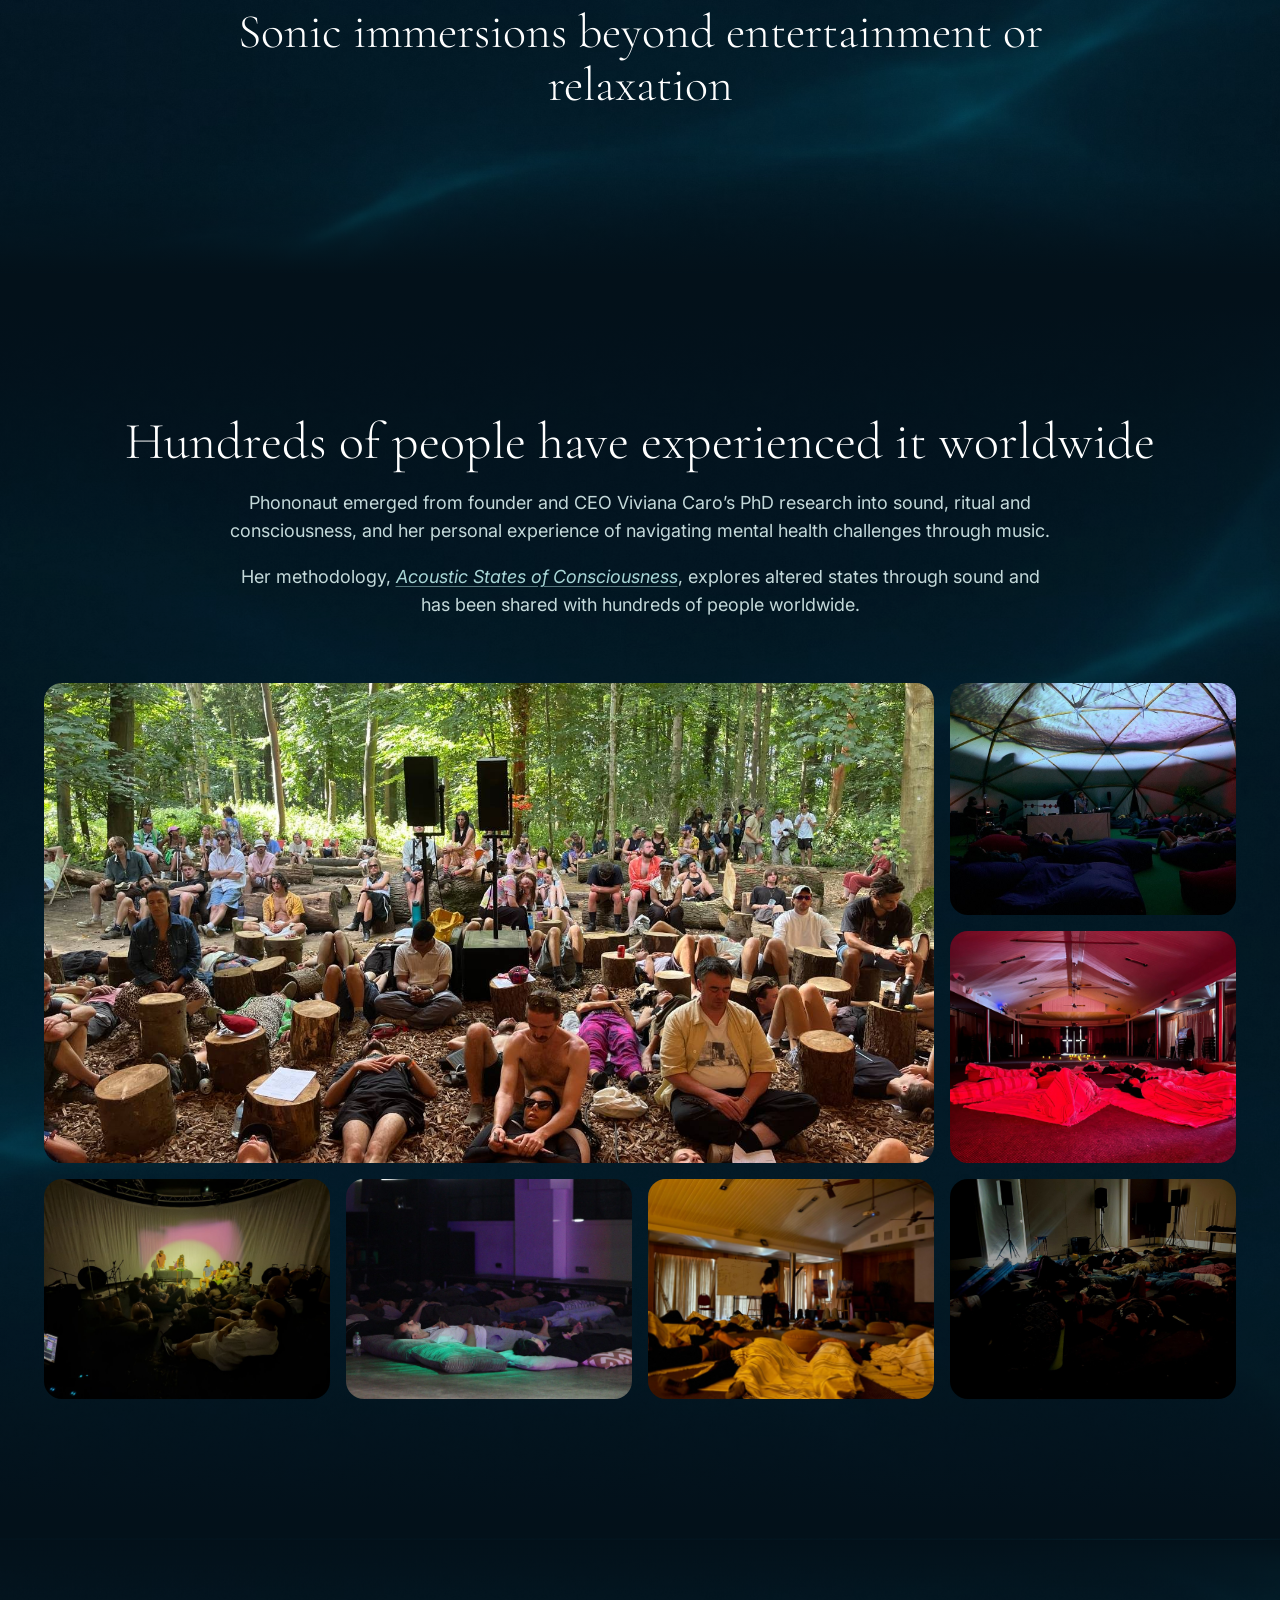
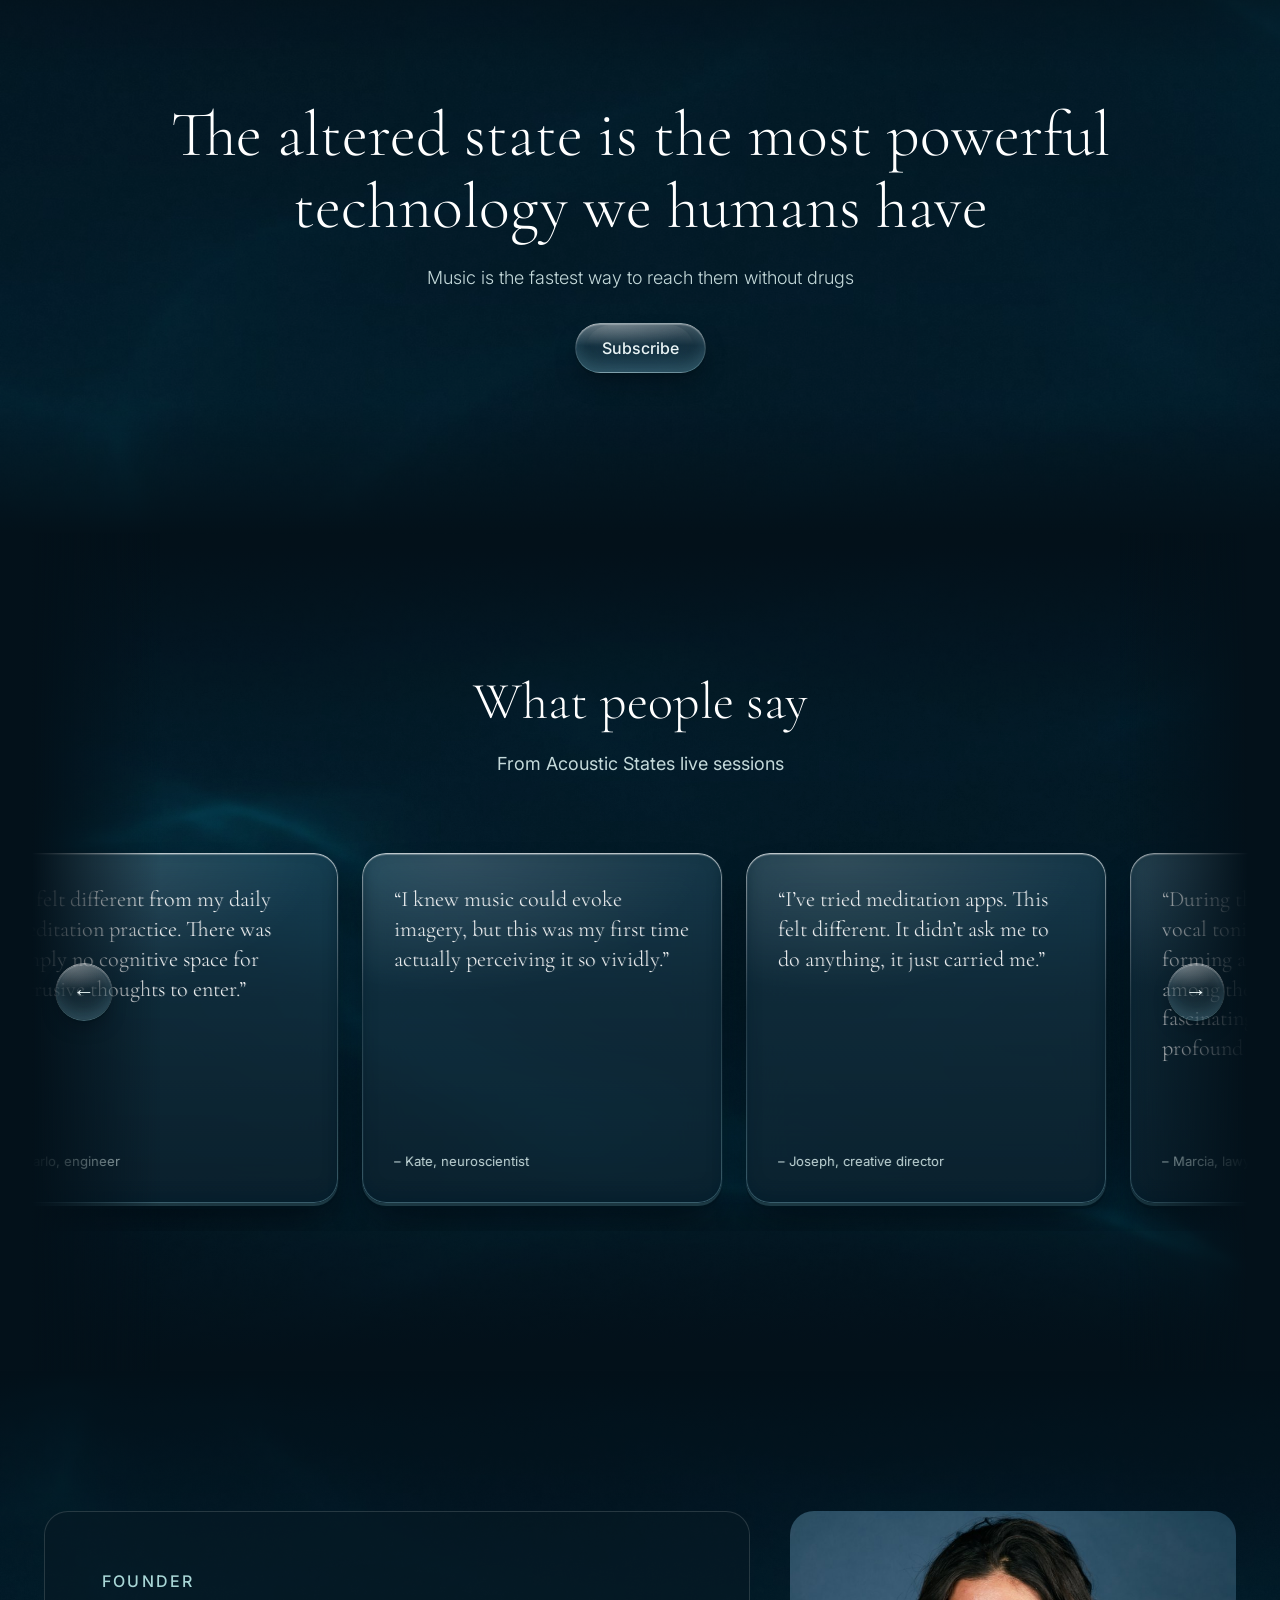
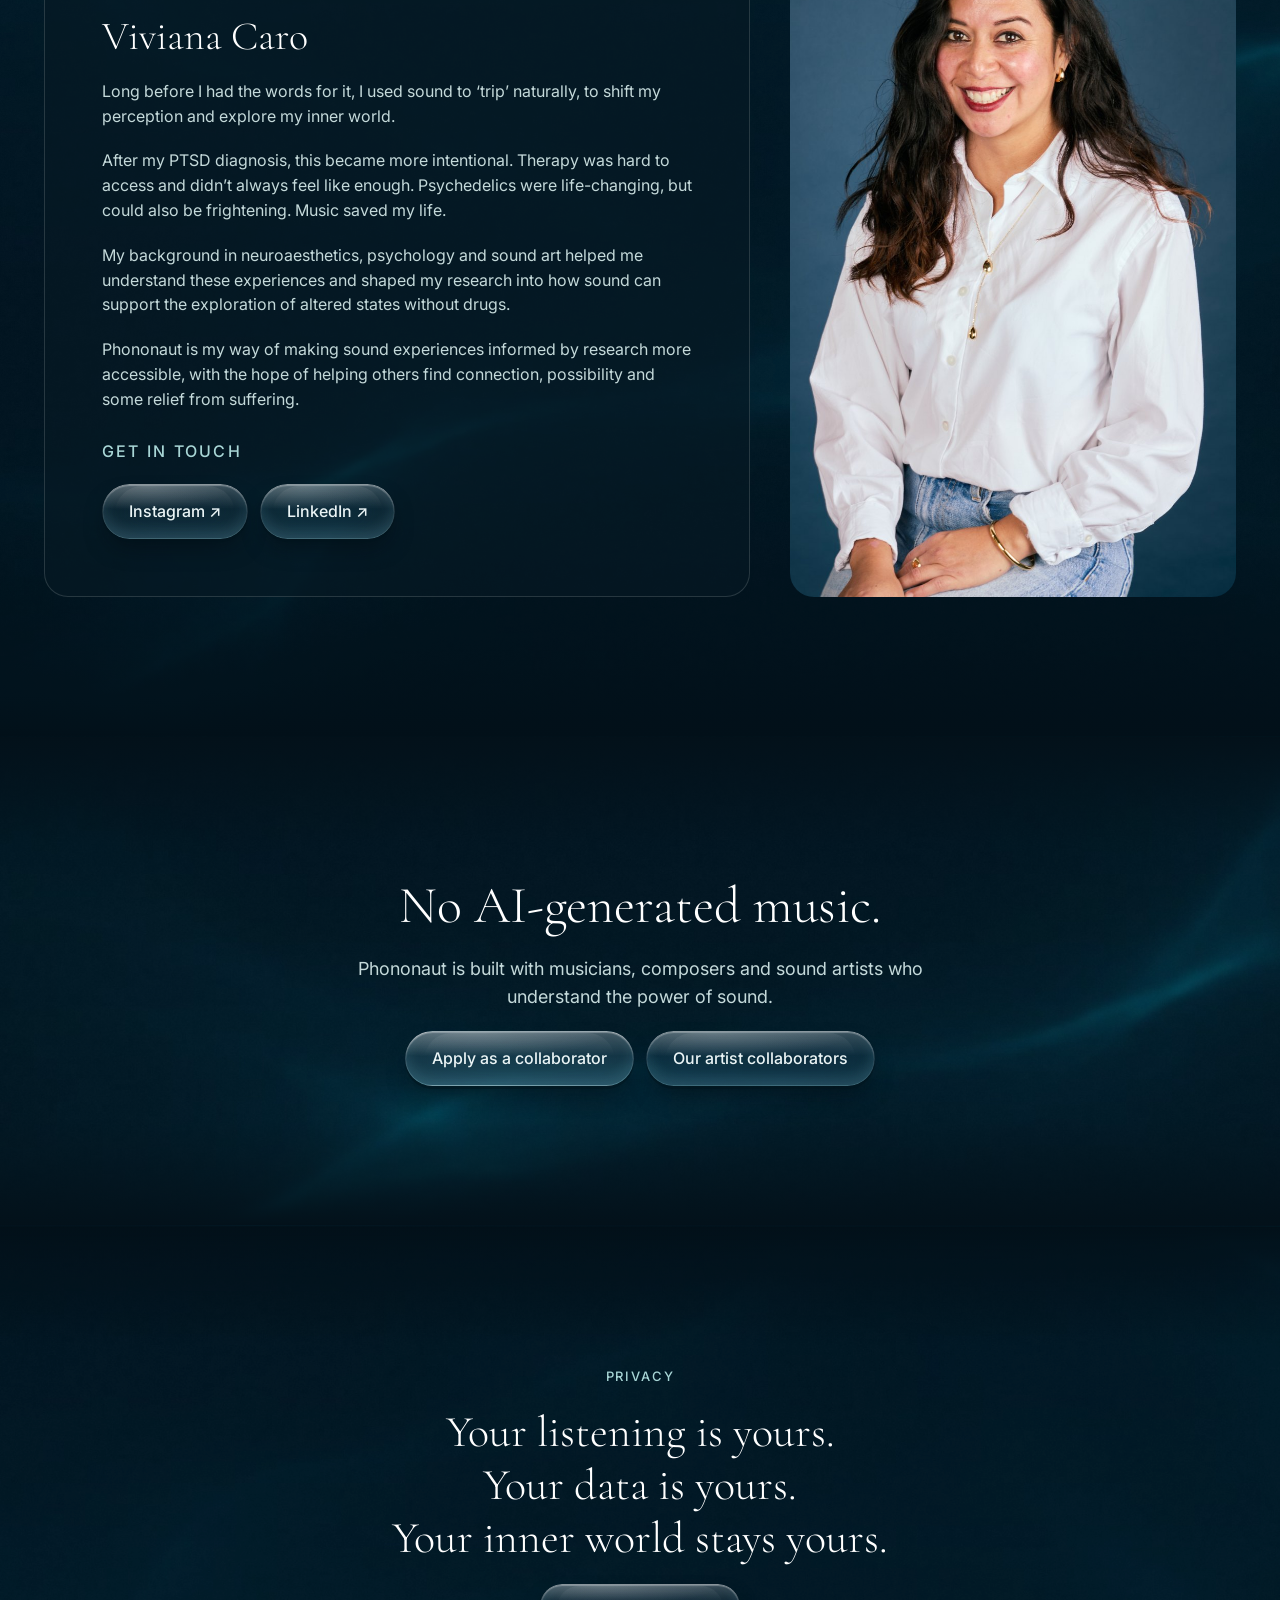
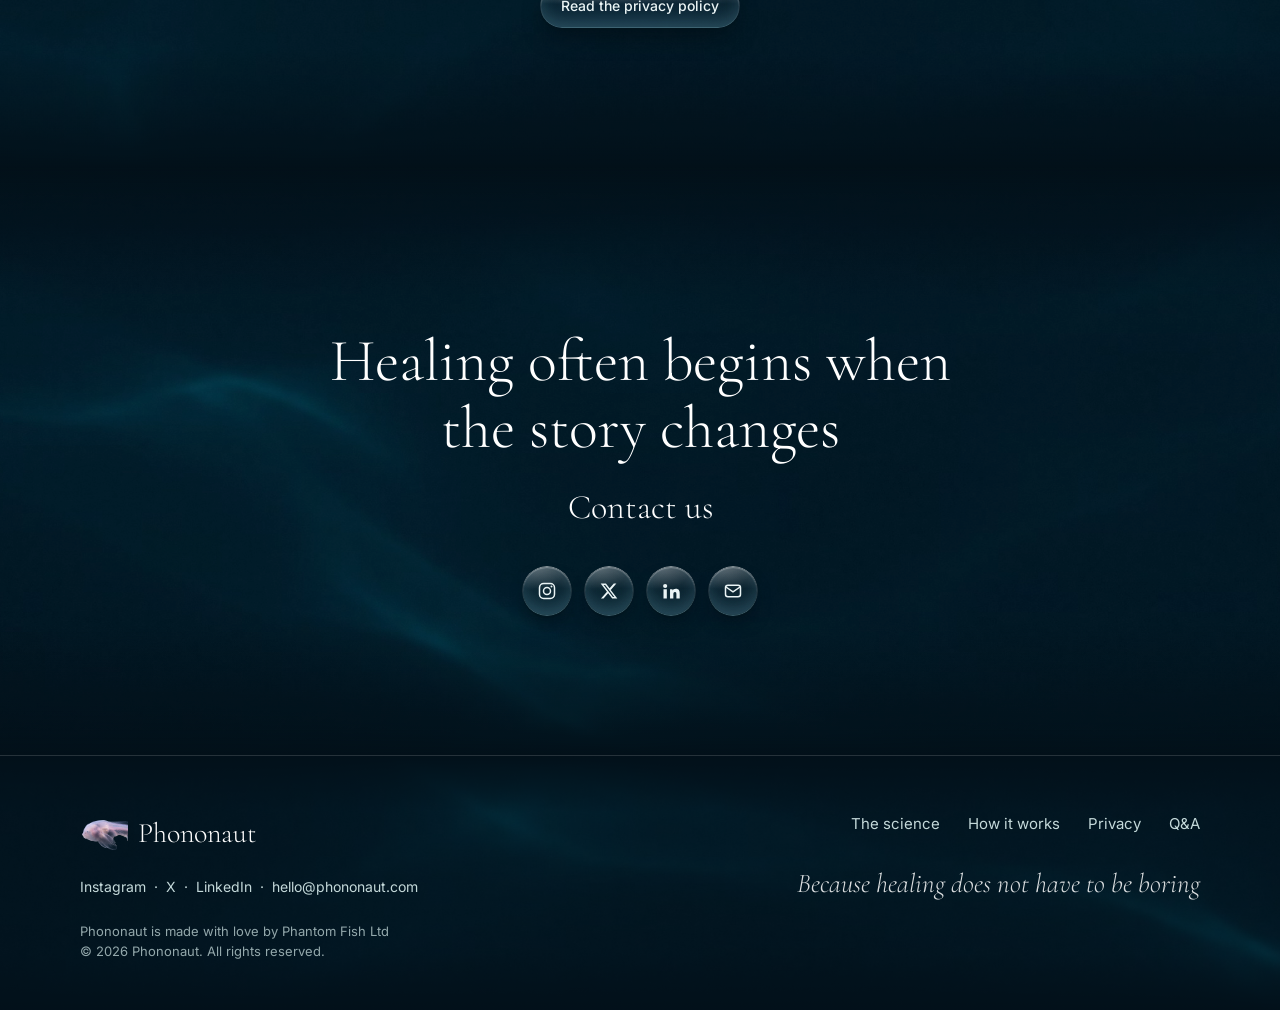
==== commit b3d9b0f7: "Remove the ripples and go back to the page as it was before them" ====
--- a/index.html
+++ b/index.html
@@ -9,10 +9,9 @@
   <link rel="preconnect" href="https://fonts.googleapis.com">
   <link rel="preconnect" href="https://fonts.gstatic.com" crossorigin>
   <link href="https://fonts.googleapis.com/css2?family=Cormorant+Garamond:ital,wght@0,300;1,300&family=Inter:wght@400;500&display=swap" rel="stylesheet">
-  <link rel="stylesheet" href="styles.css?v=1795516679">
+  <link rel="stylesheet" href="styles.css?v=1795516985">
 </head>
 <body>
-  <div class="ocean" aria-hidden="true"><canvas id="ripple"></canvas></div>
 
   <p class="banner">Currently in private beta 🍀 <a href="https://acousticstates.com/#waitlist">join the waitlist</a> and help shape the future of music medicine</p>
 
@@ -29,7 +28,6 @@
   <main>
 
     <section class="hero">
-      <div class="hero__phones" aria-hidden="true"></div>
       <div class="hero__words">
         <h1>Sonic doses for inner world explorations</h1>
         <p class="hero__sub">A psychedelic-like experience through sound</p>
@@ -274,6 +272,6 @@
       <p class="signup__done" id="collab-done" role="status" hidden>Thank you. We’ve received your application and will be in touch.</p>
     </form>
   </dialog>
-  <script src="script.js?v=1795516560"></script>
+  <script src="script.js?v=1795516985"></script>
 </body>
 </html>
--- a/styles.css
+++ b/styles.css
@@ -96,11 +96,8 @@
 .logo span { font-family: var(--serif); font-weight: 300; font-size: 28px; color: var(--white); }
 
 /* Hero */
-.hero { position: relative; min-height: 820px; display: flex; align-items: center; overflow: hidden; background: none; }
-.hero__phones { position: absolute; inset: 0; z-index: 1; pointer-events: none; background: url("images/hero-phones.png?v=2") right -30px center / auto 96% no-repeat; }
-.hero::after { z-index: 1; }
-.hero__words { z-index: 2 !important; }
-.hero::after { content: none; }
+.hero { position: relative; min-height: 820px; display: flex; align-items: center; background: url("images/hero-phones.png?v=2") right -30px center / auto 96% no-repeat, url("images/water.jpg?v=1795513980") center / cover no-repeat; }
+.hero::after { content: ""; position: absolute; inset: auto 0 0 0; height: 260px; background: linear-gradient(to bottom, rgba(3,17,26,0), var(--sea)); pointer-events: none; }
 .hero__words { position: relative; z-index: 1; max-width: 1440px; width: 100%; margin: 0 auto; padding: 0 80px; }
 .hero h1 { font-size: 76px; max-width: 700px; }
 .hero__sub { margin: 22px 0 36px; font-size: 21px; }
@@ -299,8 +296,7 @@
   .logo img { width: 38px; }
   .logo span { font-size: 22px; }
   .nav .button { padding: 9px 16px; font-size: 13px; }
-  .hero { min-height: 0; padding: 64px 0 380px; }
-  .hero__phones { background-size: auto 360px; background-position: 70% bottom; }
+  .hero { min-height: 0; padding: 64px 0 380px; background-size: auto 360px, cover; background-position: 70% bottom, center; }
   .hero::before { content: ""; position: absolute; inset: 0 0 auto 0; height: 62%; background: linear-gradient(to bottom, var(--sea) 70%, rgba(3,17,26,0)); }
   .hero__words { padding: 0 16px; }
   .hero h1 { font-size: 44px; }
@@ -439,15 +435,3 @@
 .voices .arrow { position: absolute; top: calc(50% + 40px); transform: translateY(-50%); width: 56px; height: 56px; font-size: 22px; z-index: 3; right: 56px; }
 .voices .arrow--left { right: auto; left: 56px; }
 @media (max-width: 760px) { .voices .arrow { width: 44px; height: 44px; right: 12px; } .voices .arrow--left { left: 12px; right: auto; } }
-
-/* One ocean behind the whole page: the water stays still while the page moves over it,
-   and ripples spread from where people click on the water (never over pictures or cards). */
-.ocean { position: fixed; inset: 0; z-index: -1; background: var(--sea) url("images/water.jpg?v=3") center / cover no-repeat; }
-.ocean canvas { position: absolute; inset: 0; width: 100%; height: 100%; display: block; }
-body { background: transparent; }
-html { background: var(--sea); }
-/* keep each section separate: dark at its top and bottom, the water showing through in the middle */
-main > section:not(.hero):not(.wrap)::before, .footer::before {
-  content: "" !important; background: linear-gradient(to bottom, var(--sea) 0%, rgba(3,17,26,.35) 22%, rgba(3,17,26,.35) 78%, var(--sea) 100%) !important; transform: none !important; opacity: 1 !important;
-}
-.hero::after { content: "" !important; position: absolute; inset: auto 0 0 0; height: 260px; background: linear-gradient(to bottom, rgba(3,17,26,0), var(--sea)); pointer-events: none; z-index: 1; }
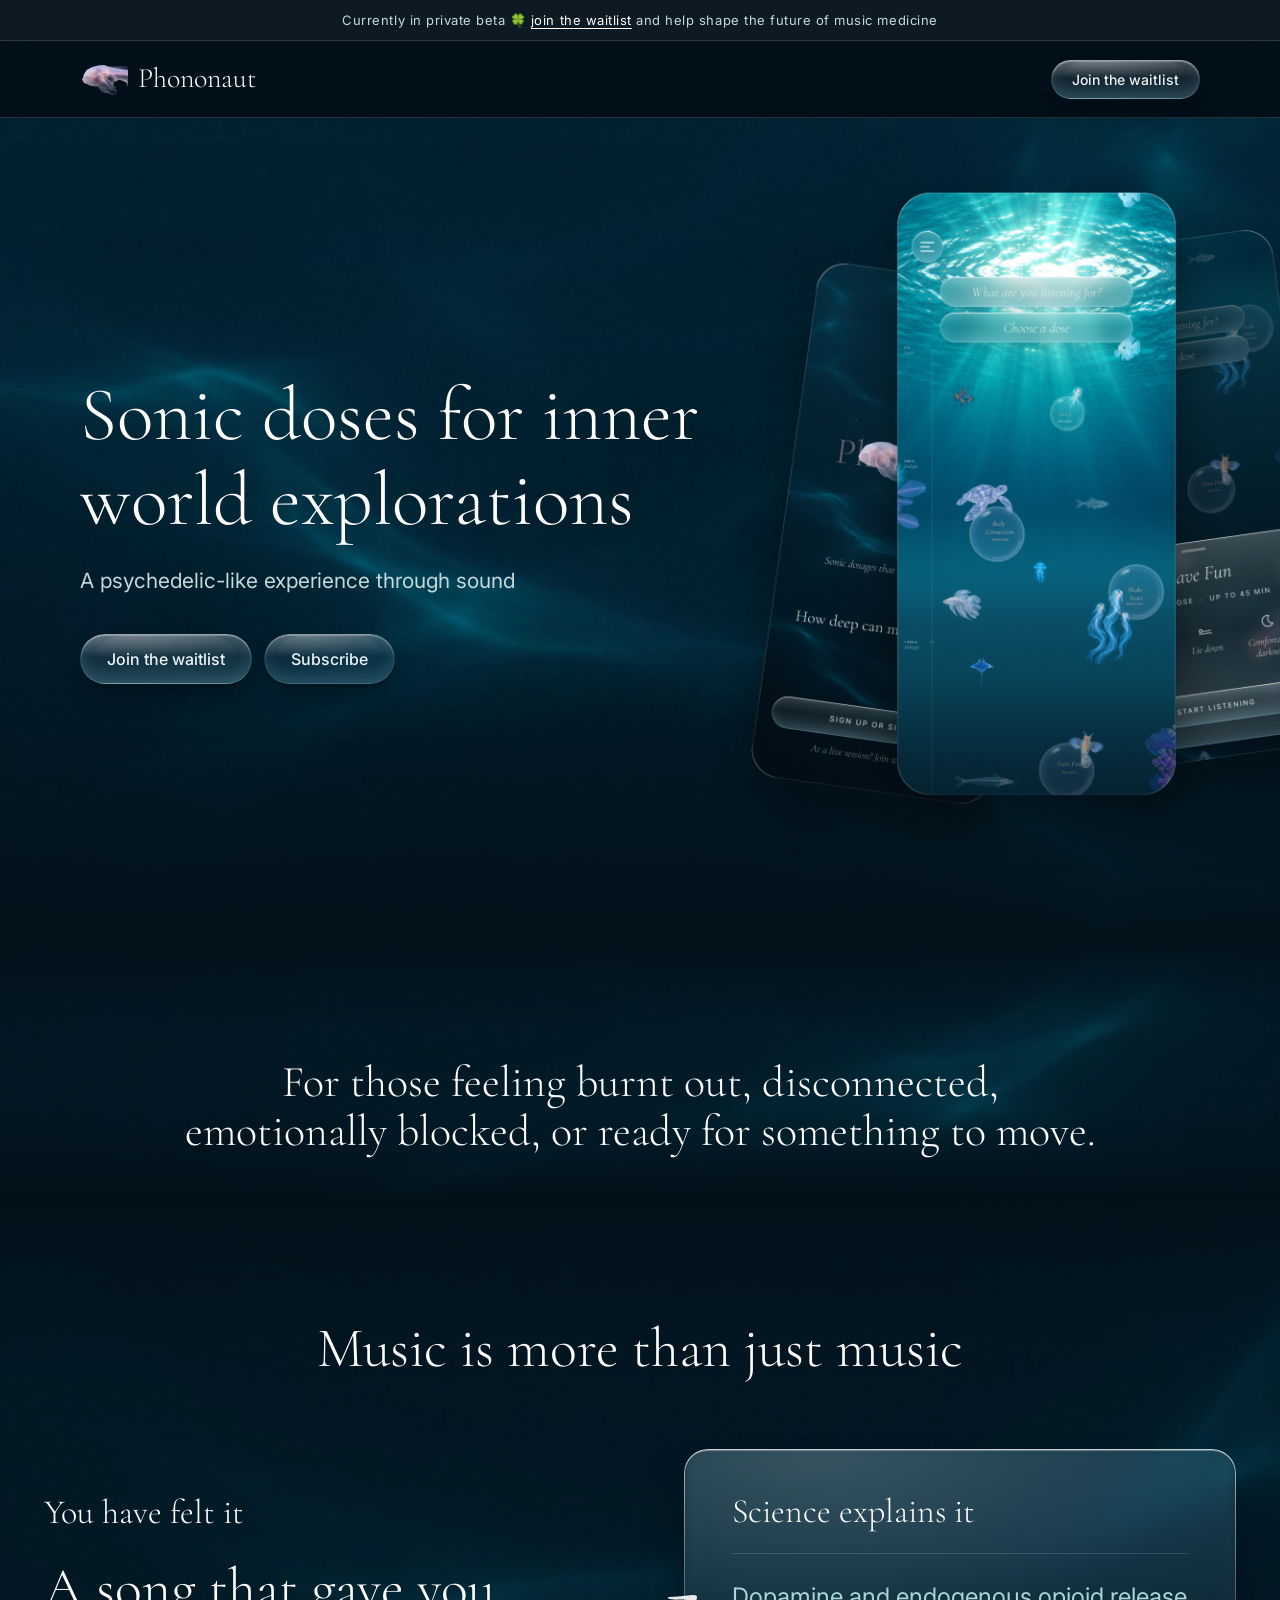
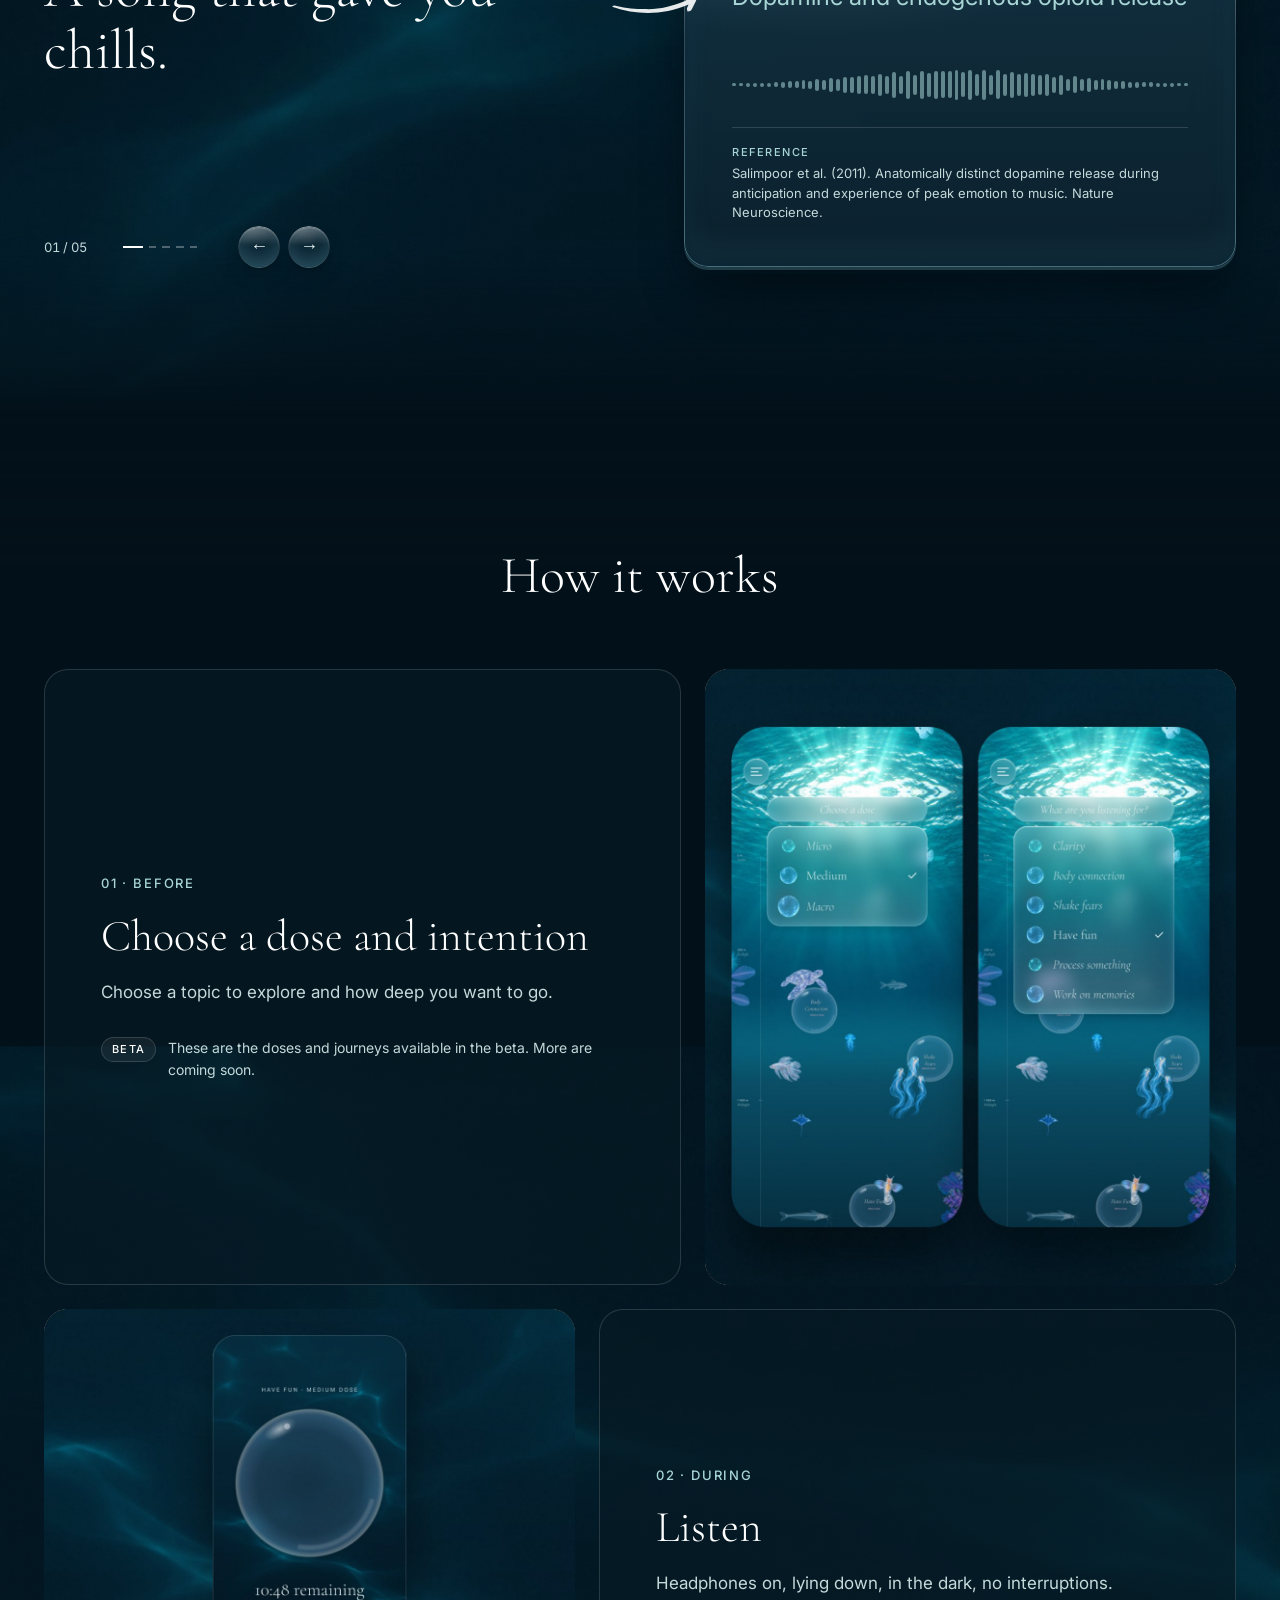
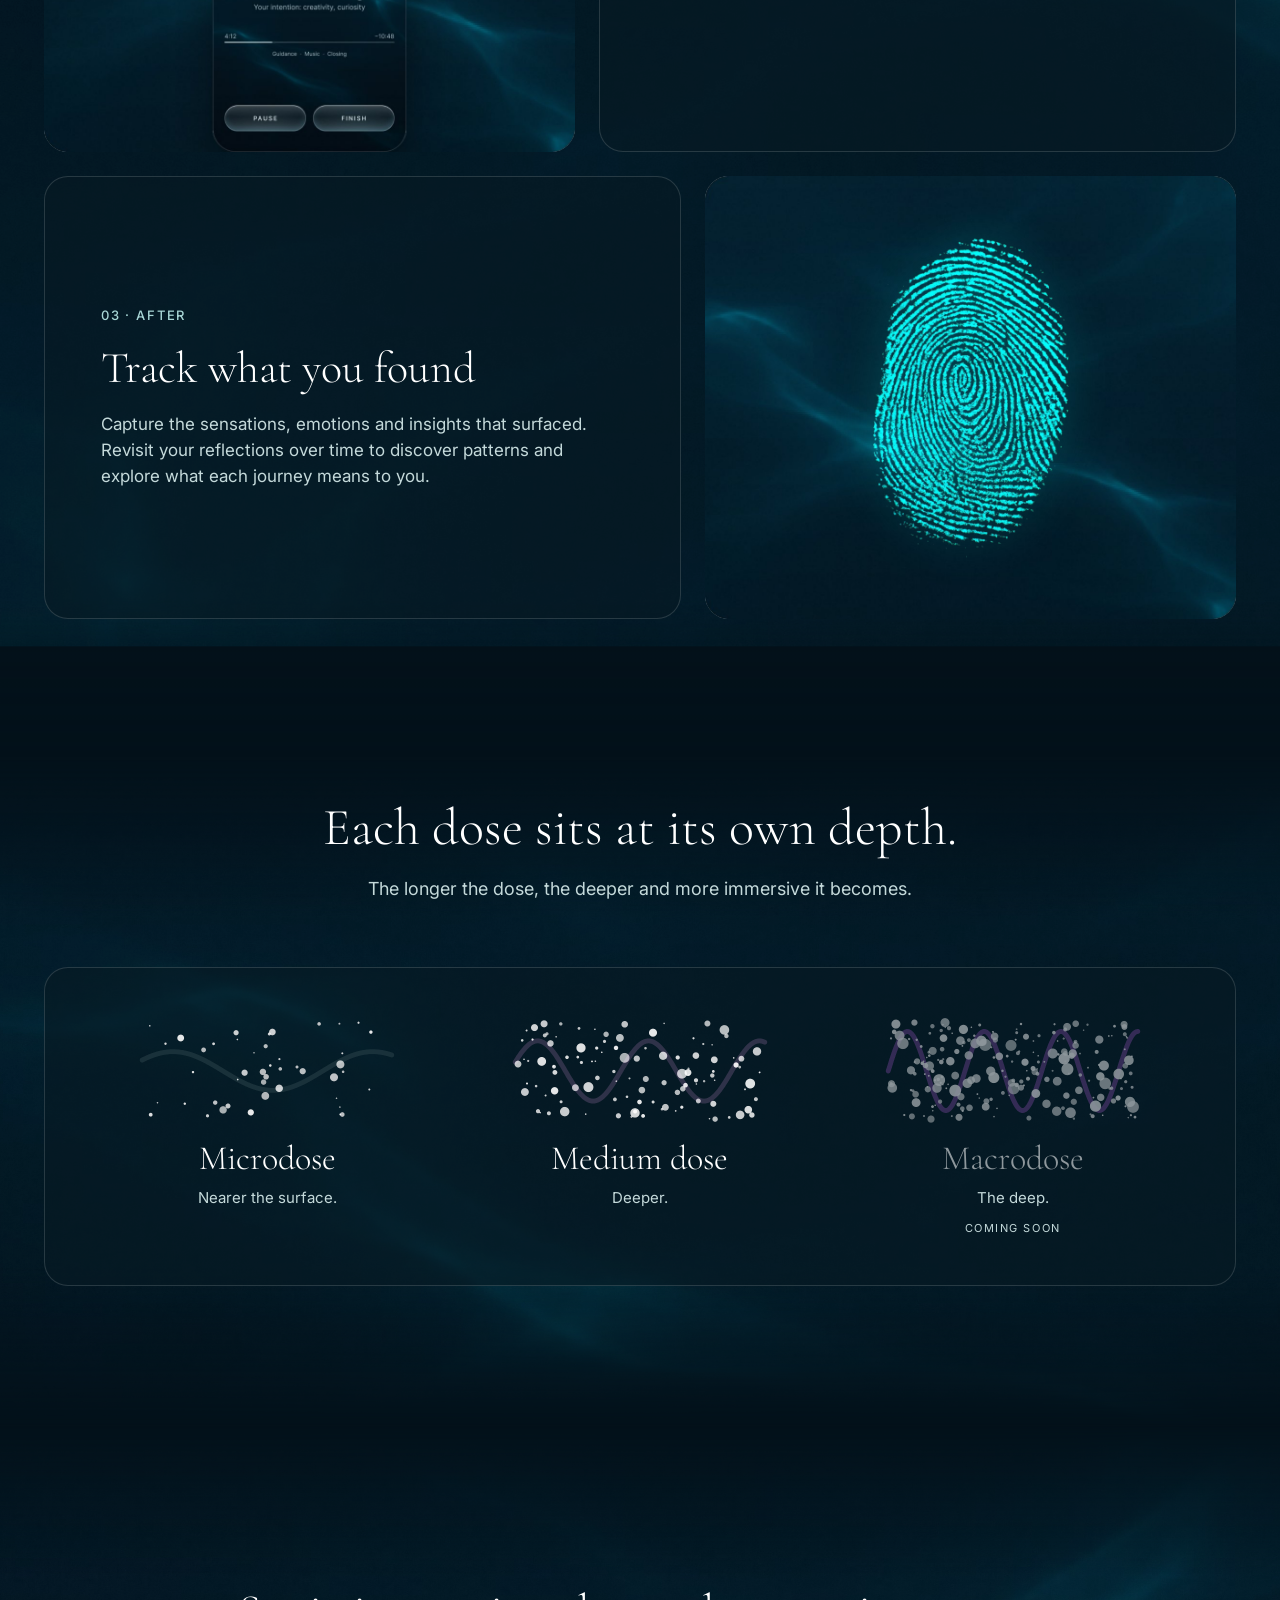
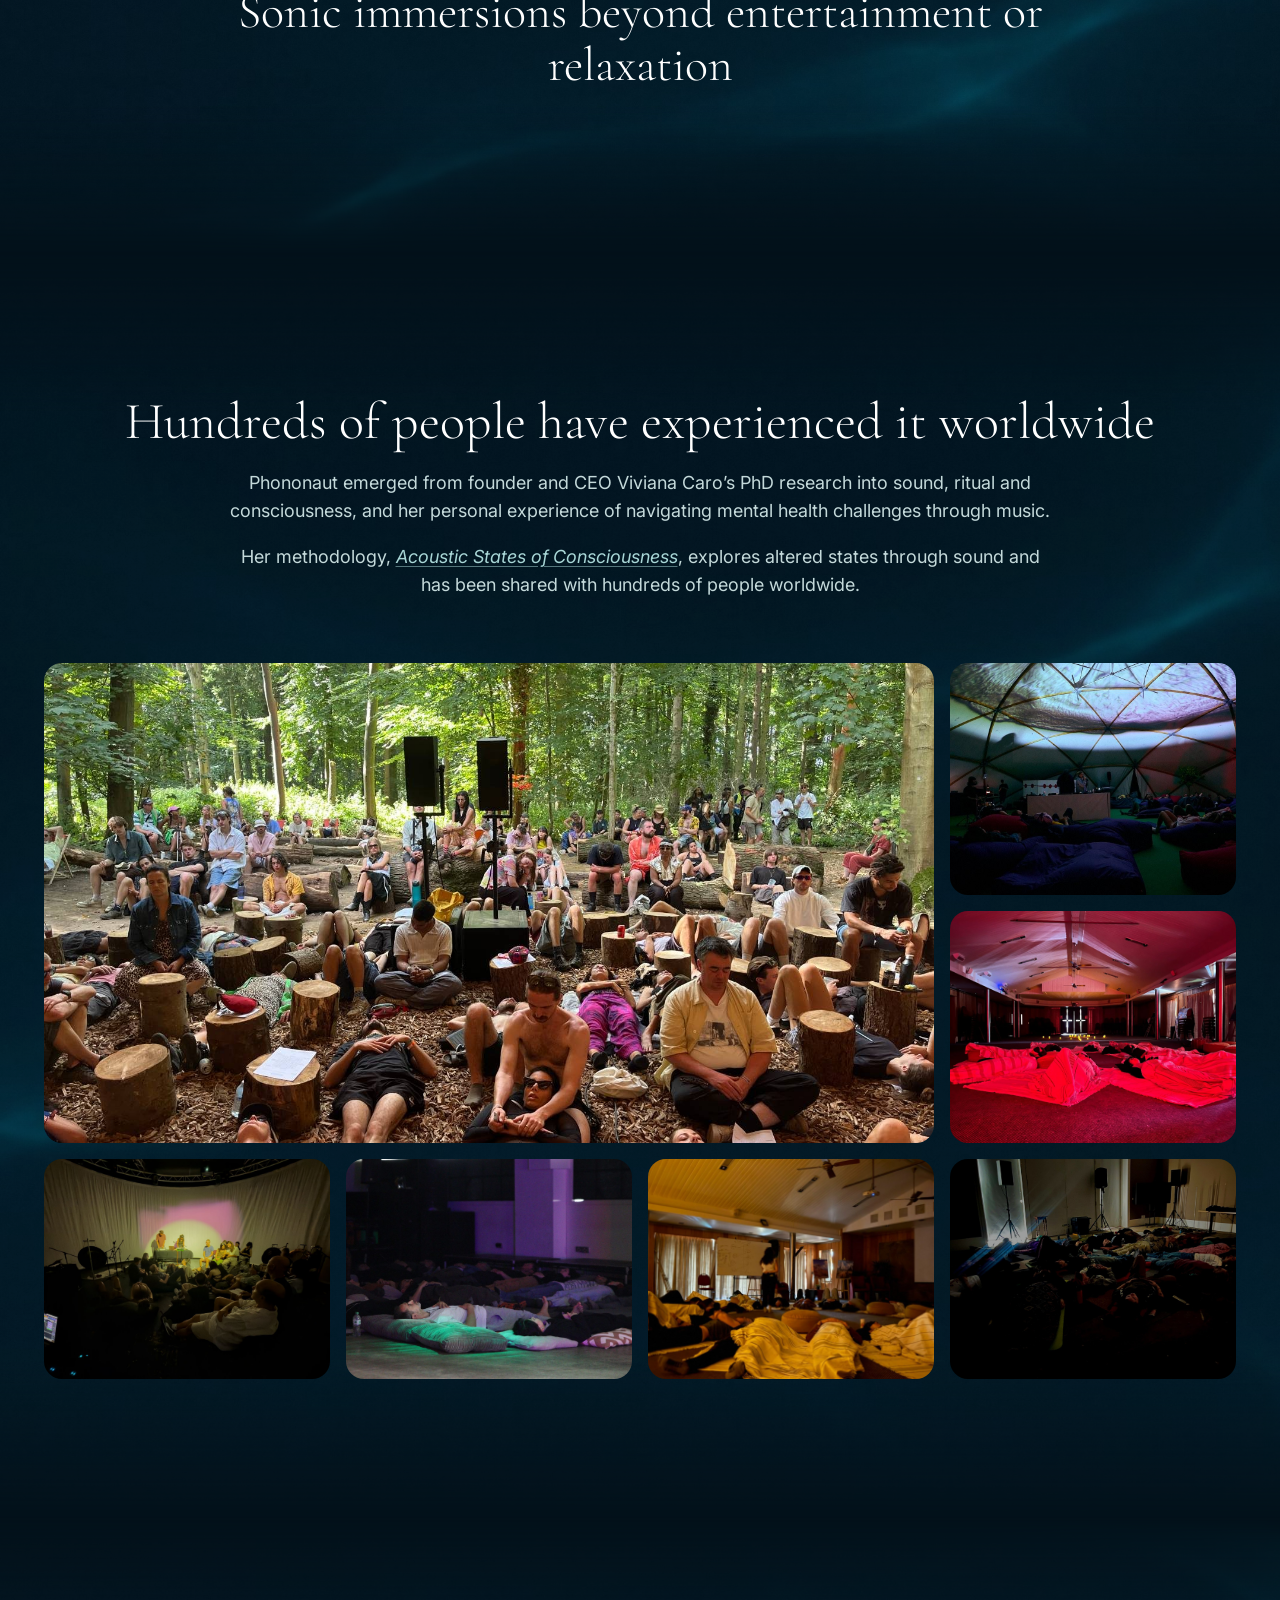
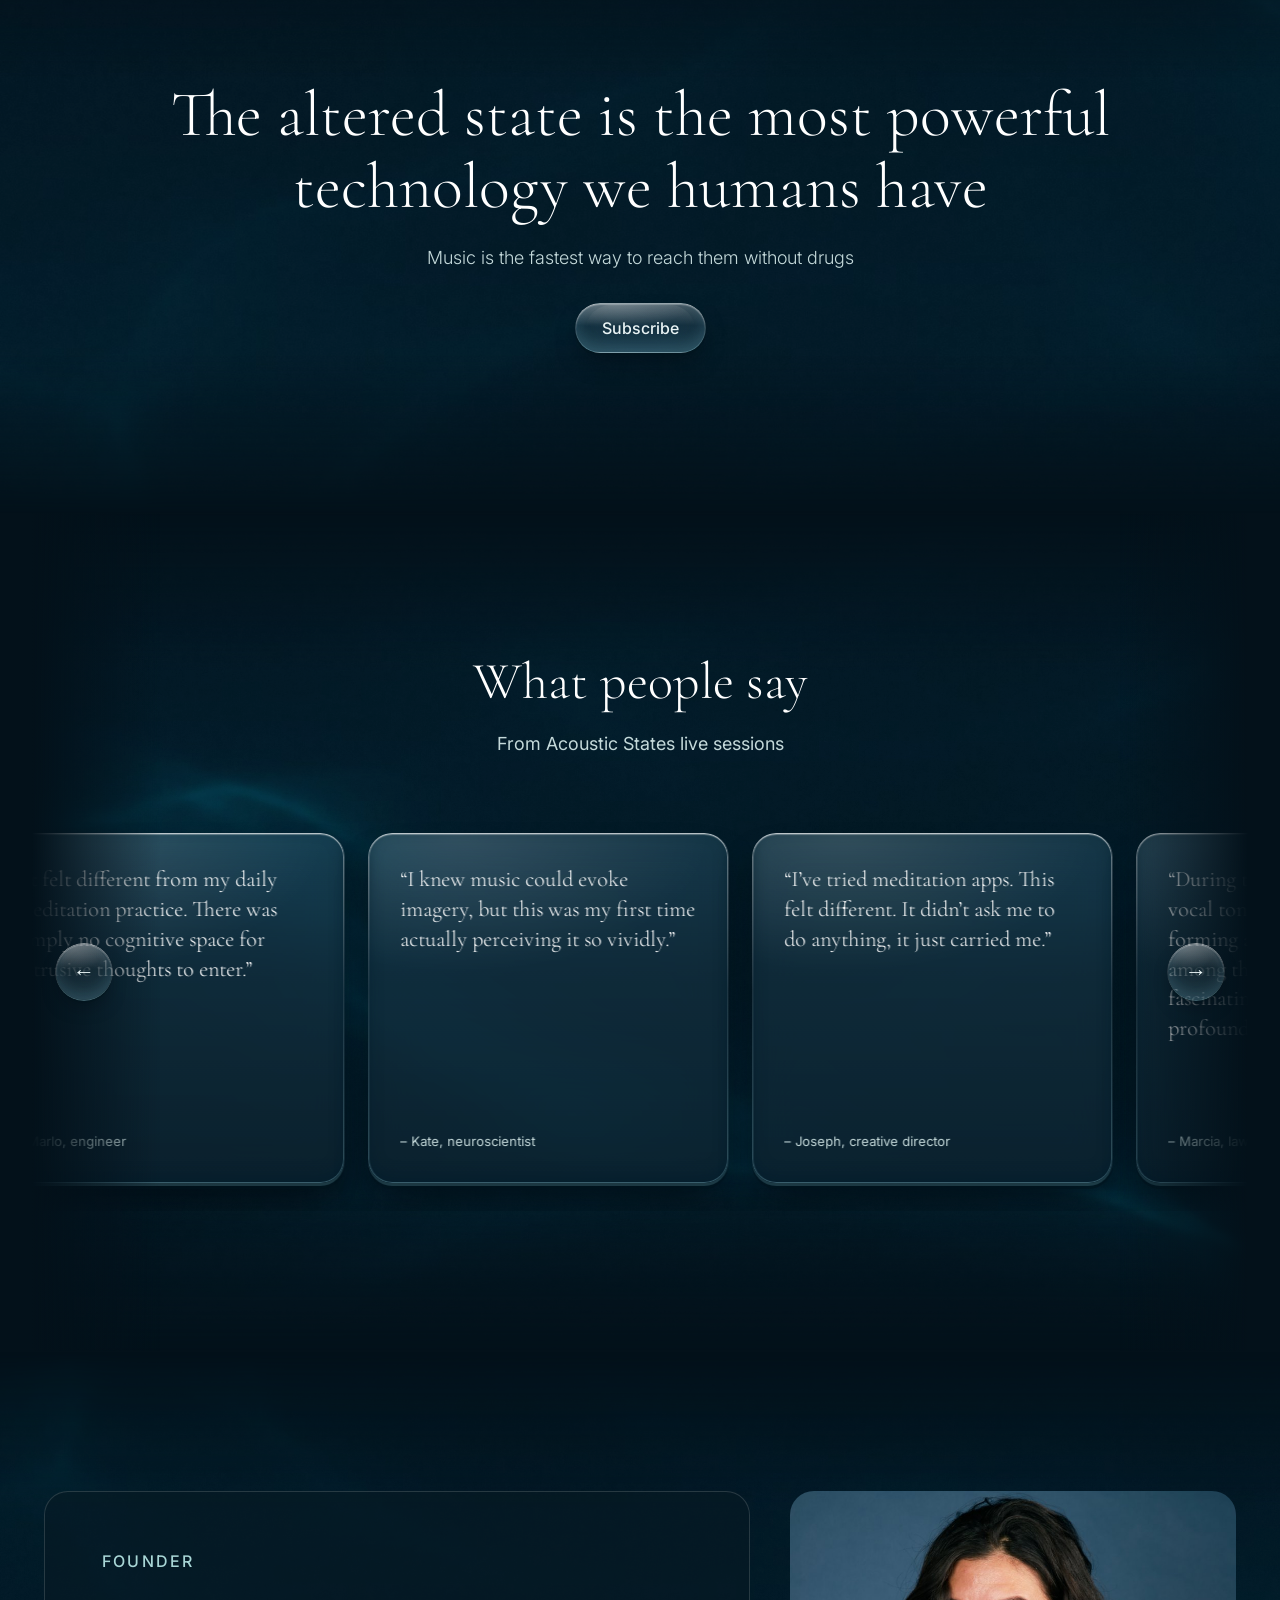
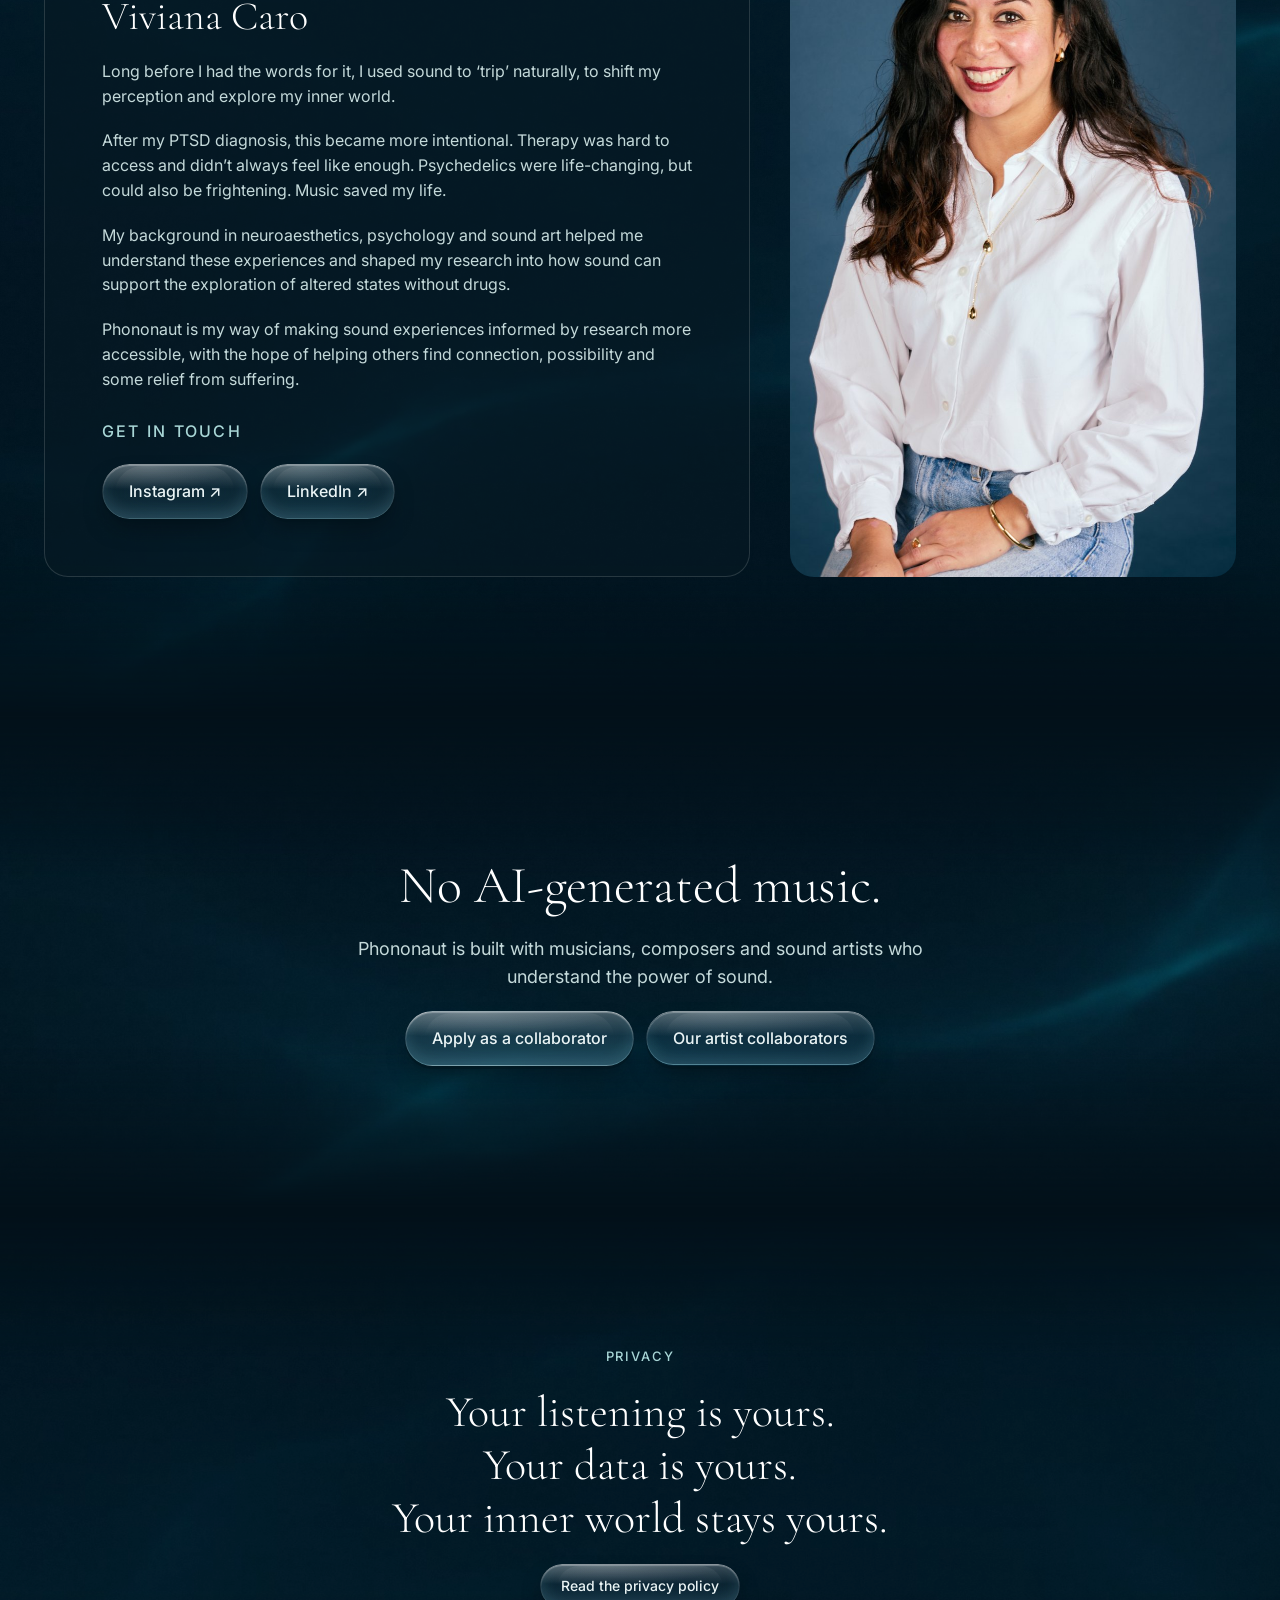
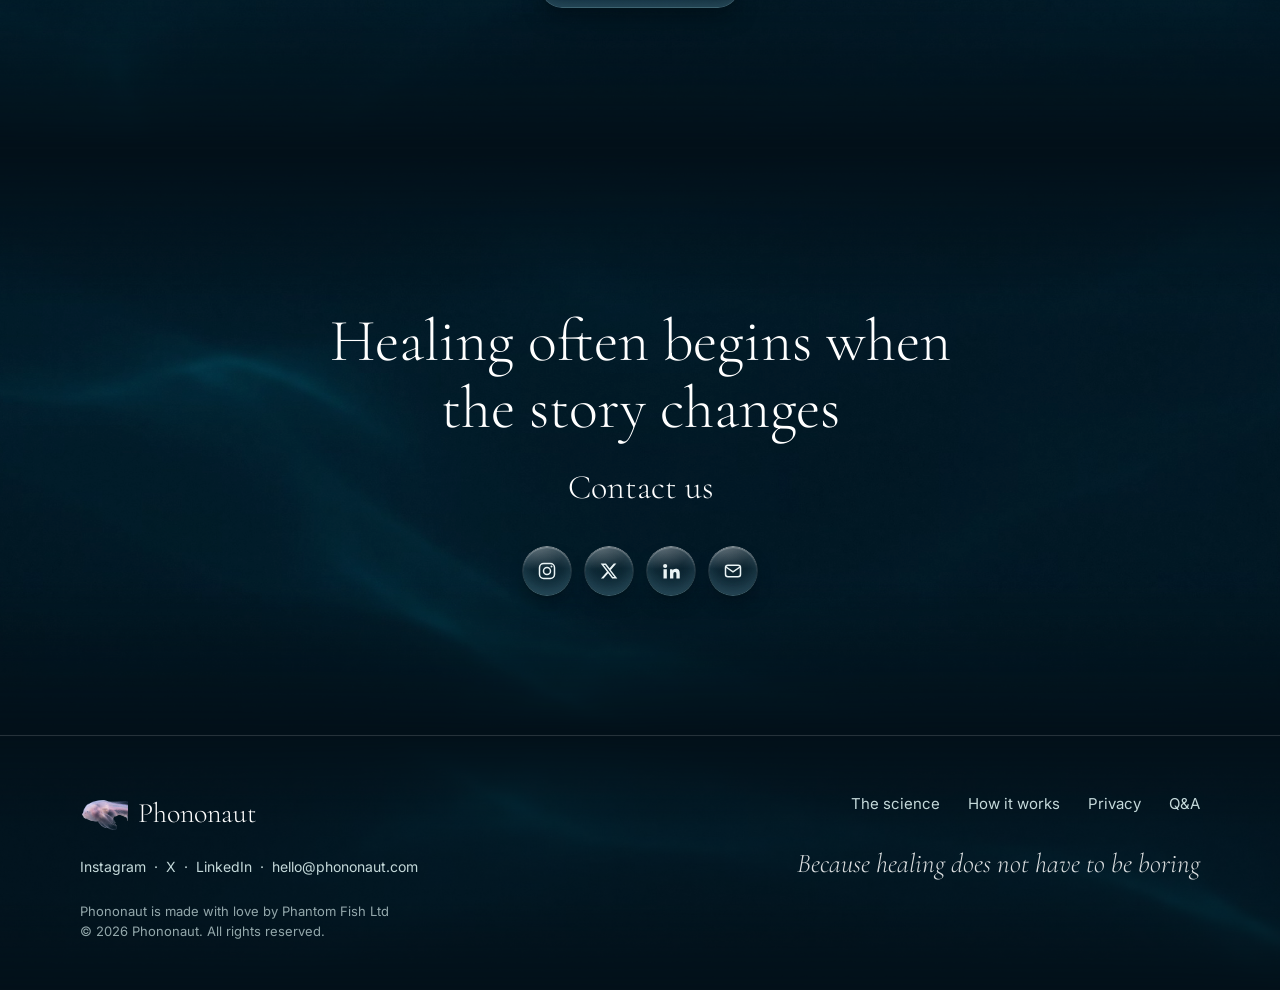
==== commit 8859afc5: "Soft fades between sections instead of hard lines; the science heading moves into its section" ====
--- a/index.html
+++ b/index.html
@@ -9,7 +9,7 @@
   <link rel="preconnect" href="https://fonts.googleapis.com">
   <link rel="preconnect" href="https://fonts.gstatic.com" crossorigin>
   <link href="https://fonts.googleapis.com/css2?family=Cormorant+Garamond:ital,wght@0,300;1,300&family=Inter:wght@400;500&display=swap" rel="stylesheet">
-  <link rel="stylesheet" href="styles.css?v=1795516985">
+  <link rel="stylesheet" href="styles.css?v=1795517052">
 </head>
 <body>
 
@@ -40,9 +40,9 @@
 
     <section class="statement statement--for"><p>For those feeling burnt out, disconnected, emotionally blocked, or ready for something to move.</p></section>
 
-    <h2 class="lead" id="science">Music is more than just music</h2>
-
-    <section class="science" aria-label="The science, five moments">
+
+    <section class="science" id="science" aria-label="The science, five moments">
+      <h2 class="lead">Music is more than just music</h2>
       <div class="wrap science__grid">
         <div class="science__felt">
           <h3>You have felt it</h3>
--- a/styles.css
+++ b/styles.css
@@ -103,8 +103,8 @@
 .hero__sub { margin: 22px 0 36px; font-size: 21px; }
 
 /* Science moments */
-.lead { font-size: 56px; text-align: center; padding-top: 120px; }
-.science { position: relative; padding: 90px 0 140px; }
+.lead { font-size: 56px; text-align: center; padding: 0 16px 70px; }
+.science { position: relative; padding: 120px 0 140px; }
 .science__grid { display: grid; grid-template-columns: 1fr 1fr; gap: 88px; align-items: stretch; }
 .science__felt { display: flex; flex-direction: column; padding-top: 44px; }
 .science__felt h3 { font-size: 34px; line-height: 1.2; margin-bottom: 0; }
@@ -215,10 +215,13 @@
 main > section:not(.hero):not(.wrap)::before, .footer::before {
   content: ""; position: absolute; inset: 0; z-index: -1; pointer-events: none;
   background:
-    linear-gradient(to bottom, var(--sea) 0%, rgba(3,17,26,.35) 22%, rgba(3,17,26,.35) 78%, var(--sea) 100%),
+    linear-gradient(rgba(3,17,26,.35), rgba(3,17,26,.35)),
     url("images/water.jpg?v=1795513980") var(--wpos, center) / var(--wsize, cover) no-repeat;
   transform: var(--wflip, none);
   opacity: var(--wo, .9);
+  /* the water fades out softly at the top and bottom of every section, so there is never a hard line */
+  -webkit-mask-image: linear-gradient(to bottom, transparent 0, #000 min(160px, 35%), #000 calc(100% - min(160px, 35%)), transparent 100%);
+          mask-image: linear-gradient(to bottom, transparent 0, #000 min(160px, 35%), #000 calc(100% - min(160px, 35%)), transparent 100%);
 }
 main > section:nth-of-type(4n+1) { --wpos: 15% 25%; --wsize: 140% auto; }
 main > section:nth-of-type(4n+2) { --wpos: 75% 60%; --wsize: 130% auto; --wflip: scaleX(-1); }
@@ -301,7 +304,7 @@
   .hero__words { padding: 0 16px; }
   .hero h1 { font-size: 44px; }
   .hero__sub { font-size: 18px; }
-  .lead { font-size: 38px; padding: 72px 16px 0; }
+  .lead { font-size: 38px; padding: 0 16px 48px; }
   .science__grid { grid-template-columns: 1fr; gap: 48px; }
   .science__moment { font-size: 40px; }
   .science__felt { padding-top: 0; }
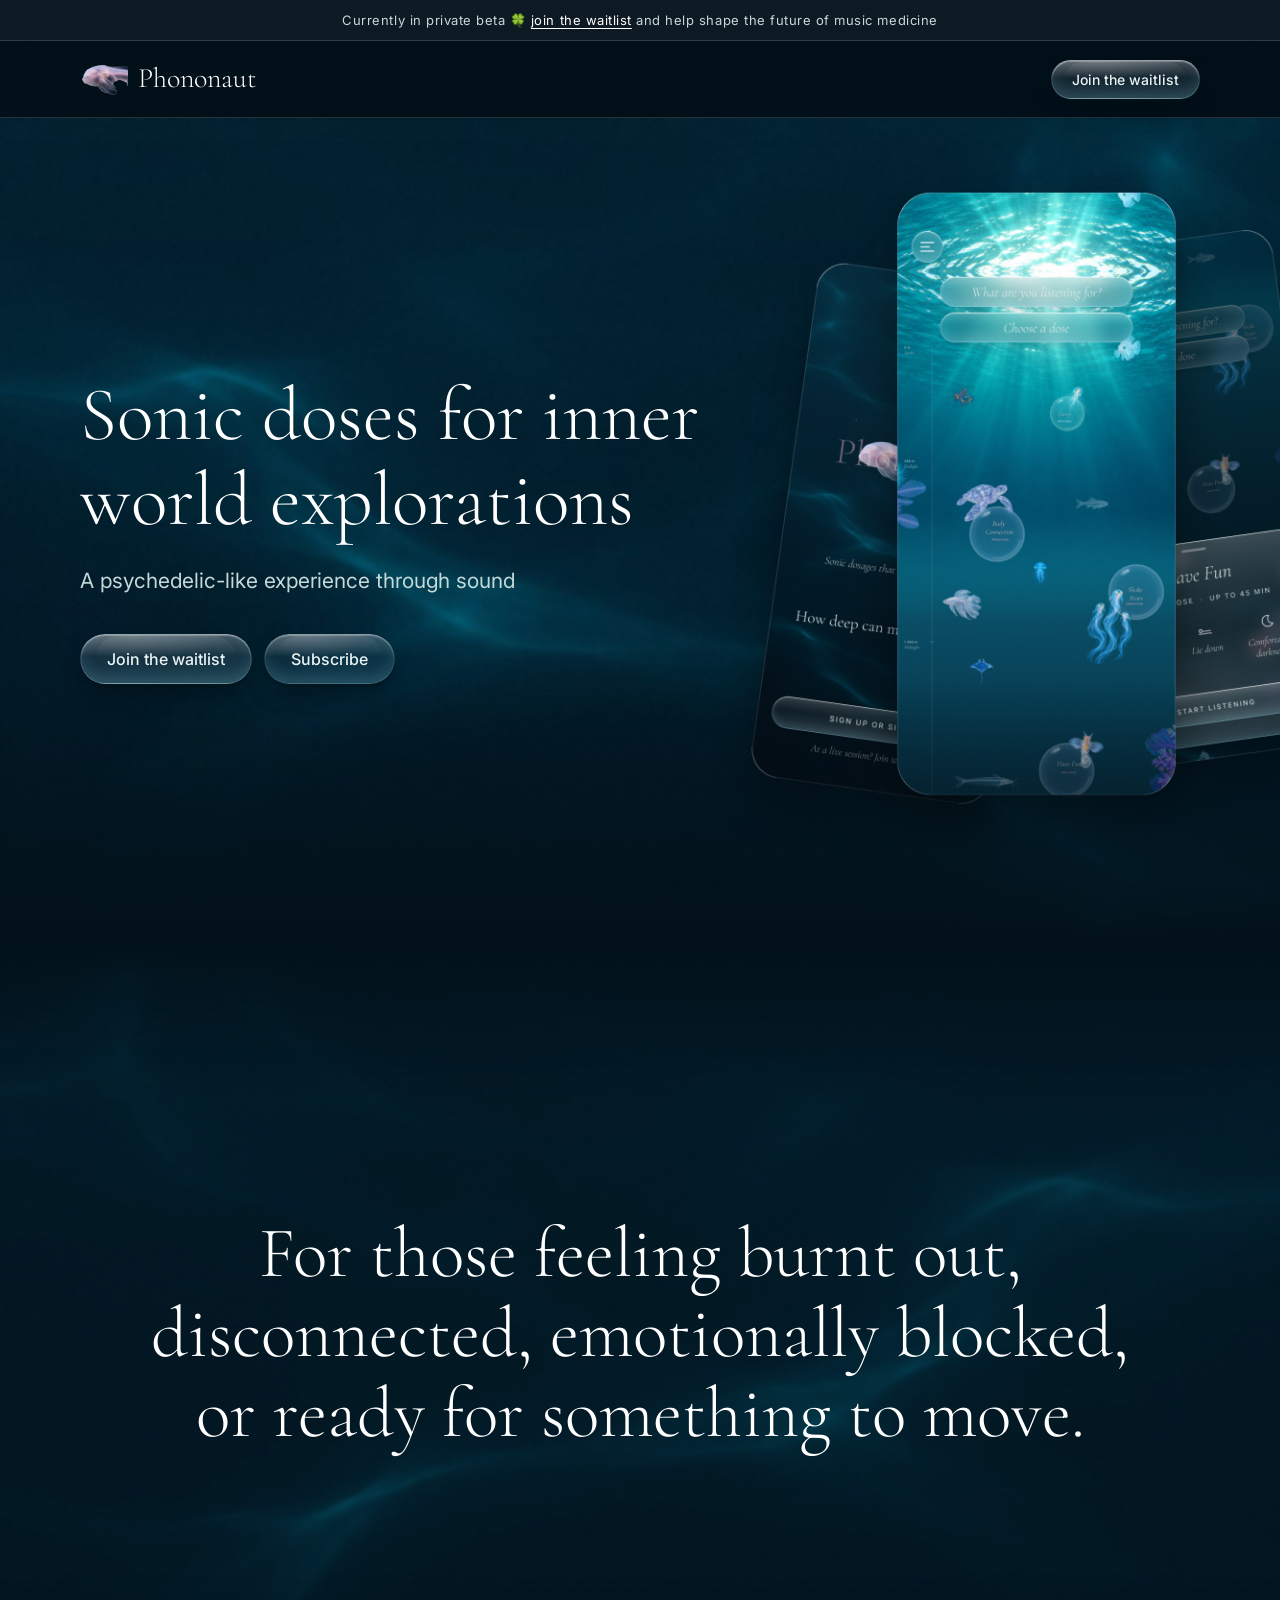
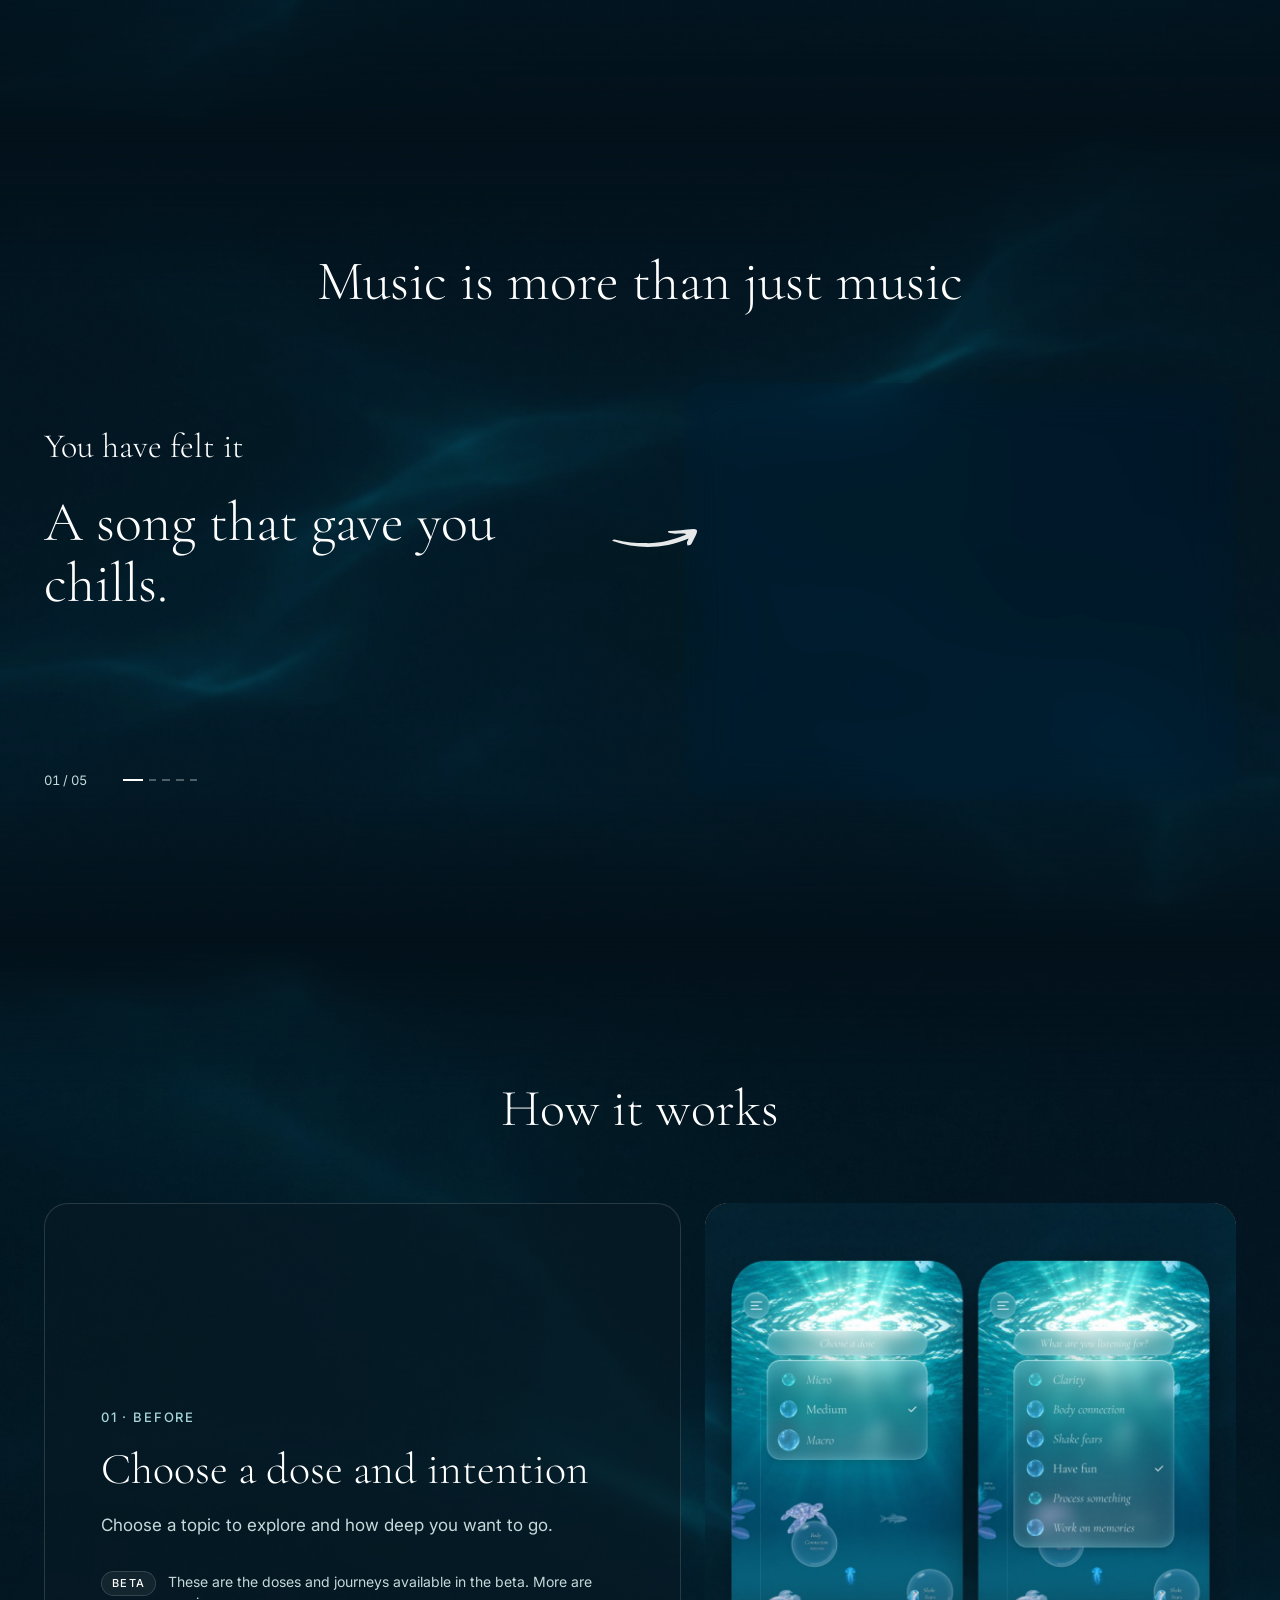
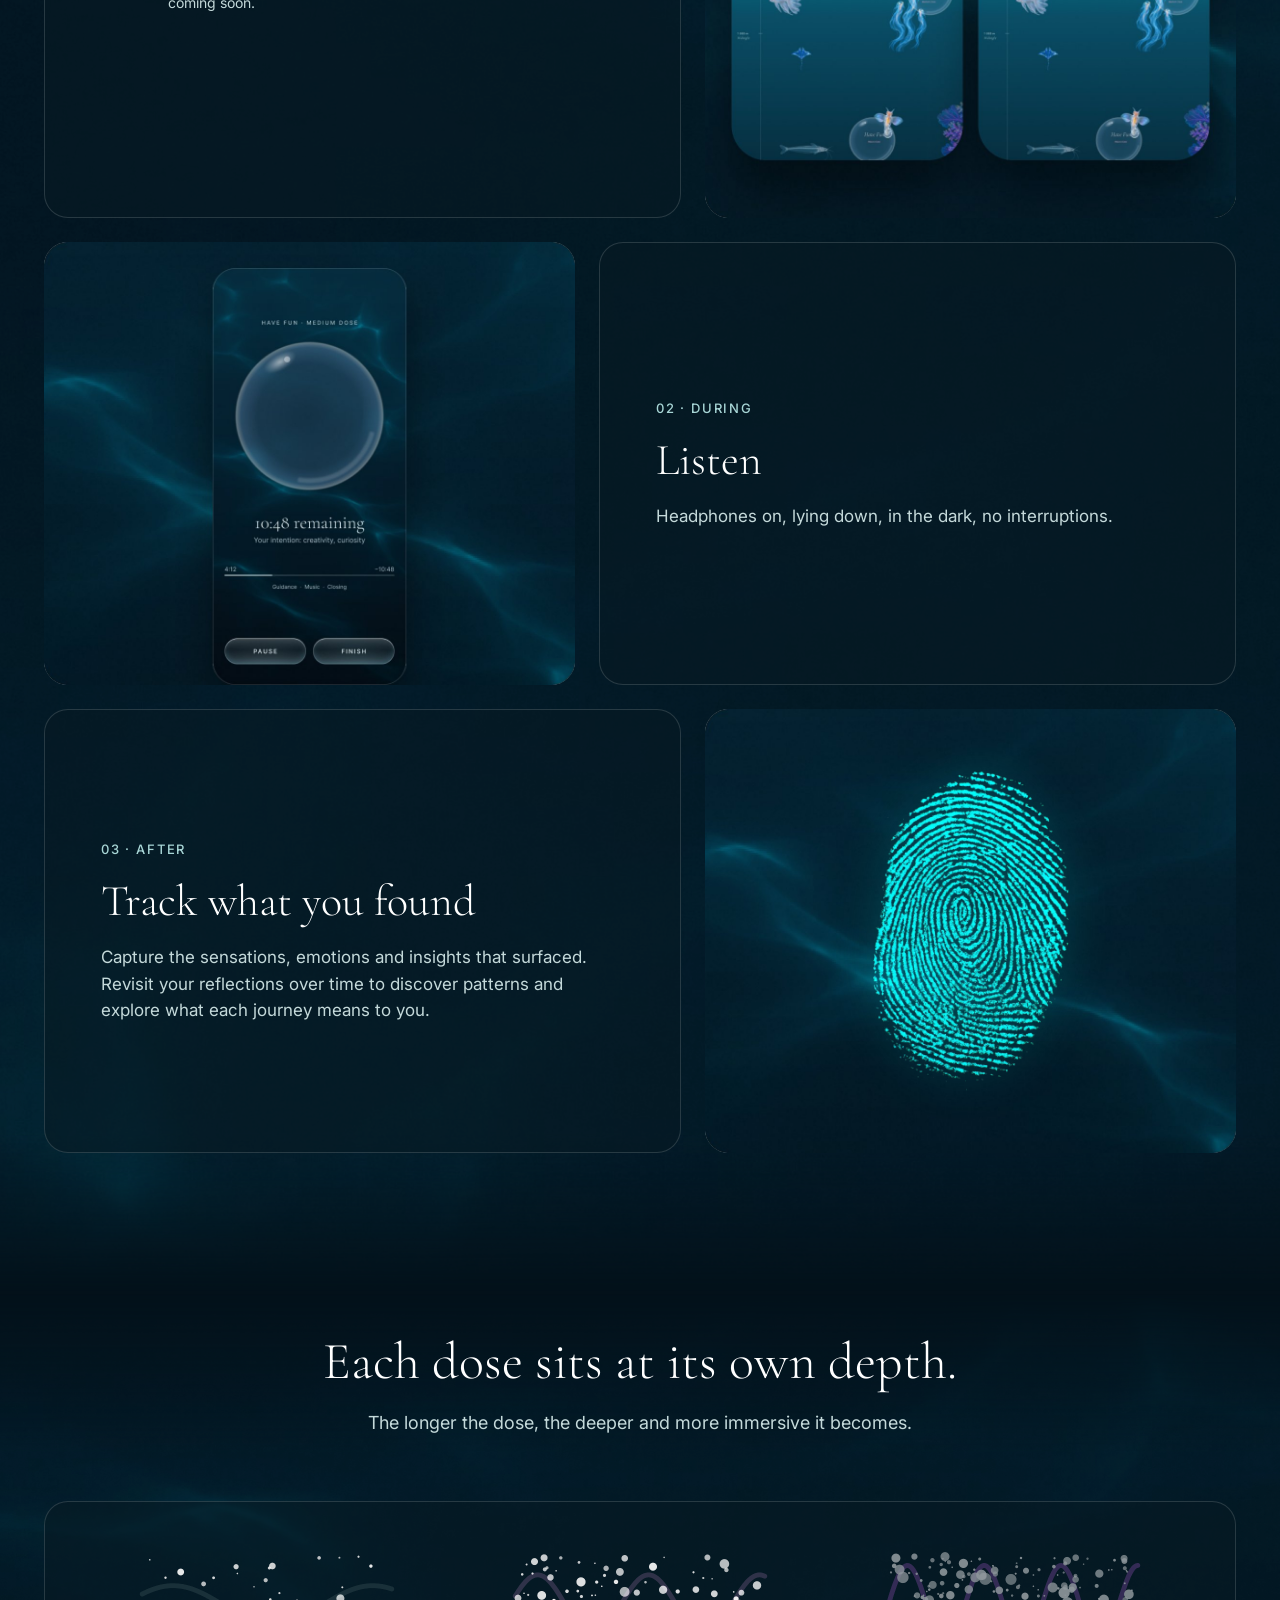
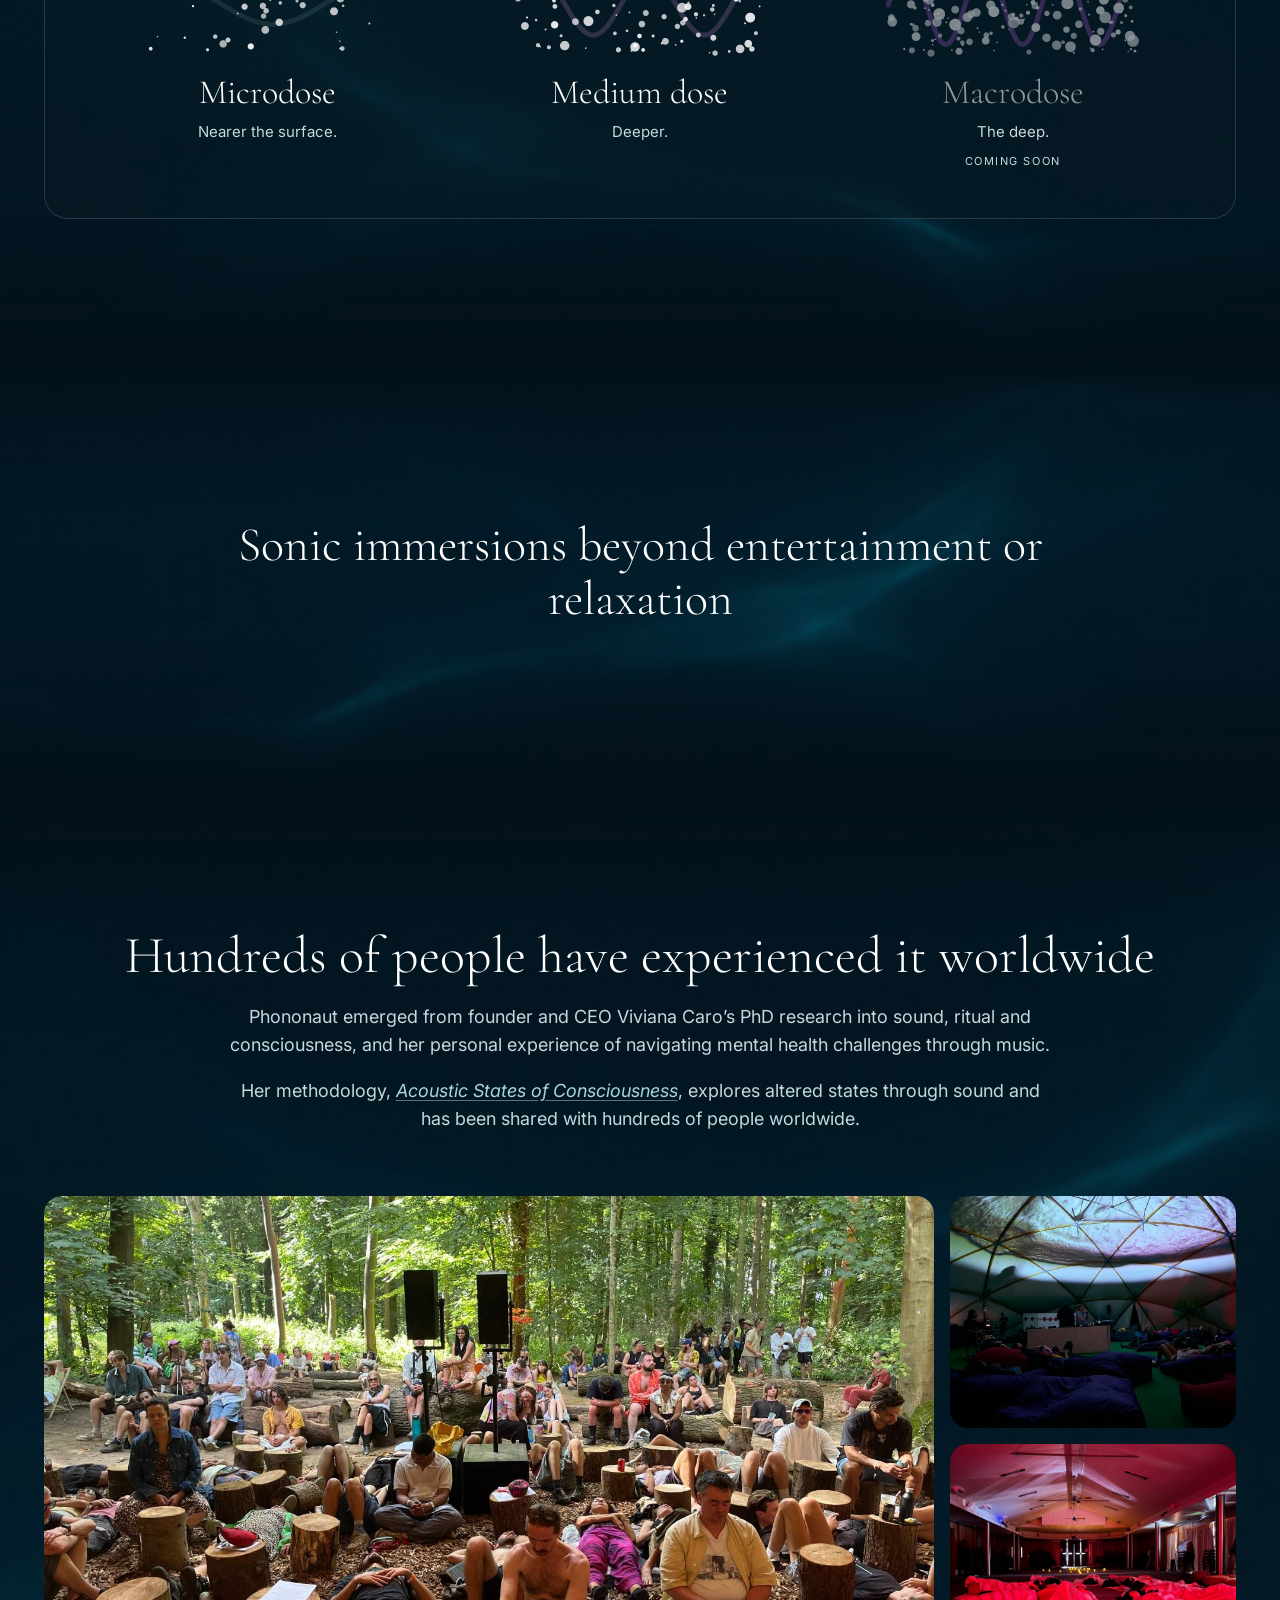
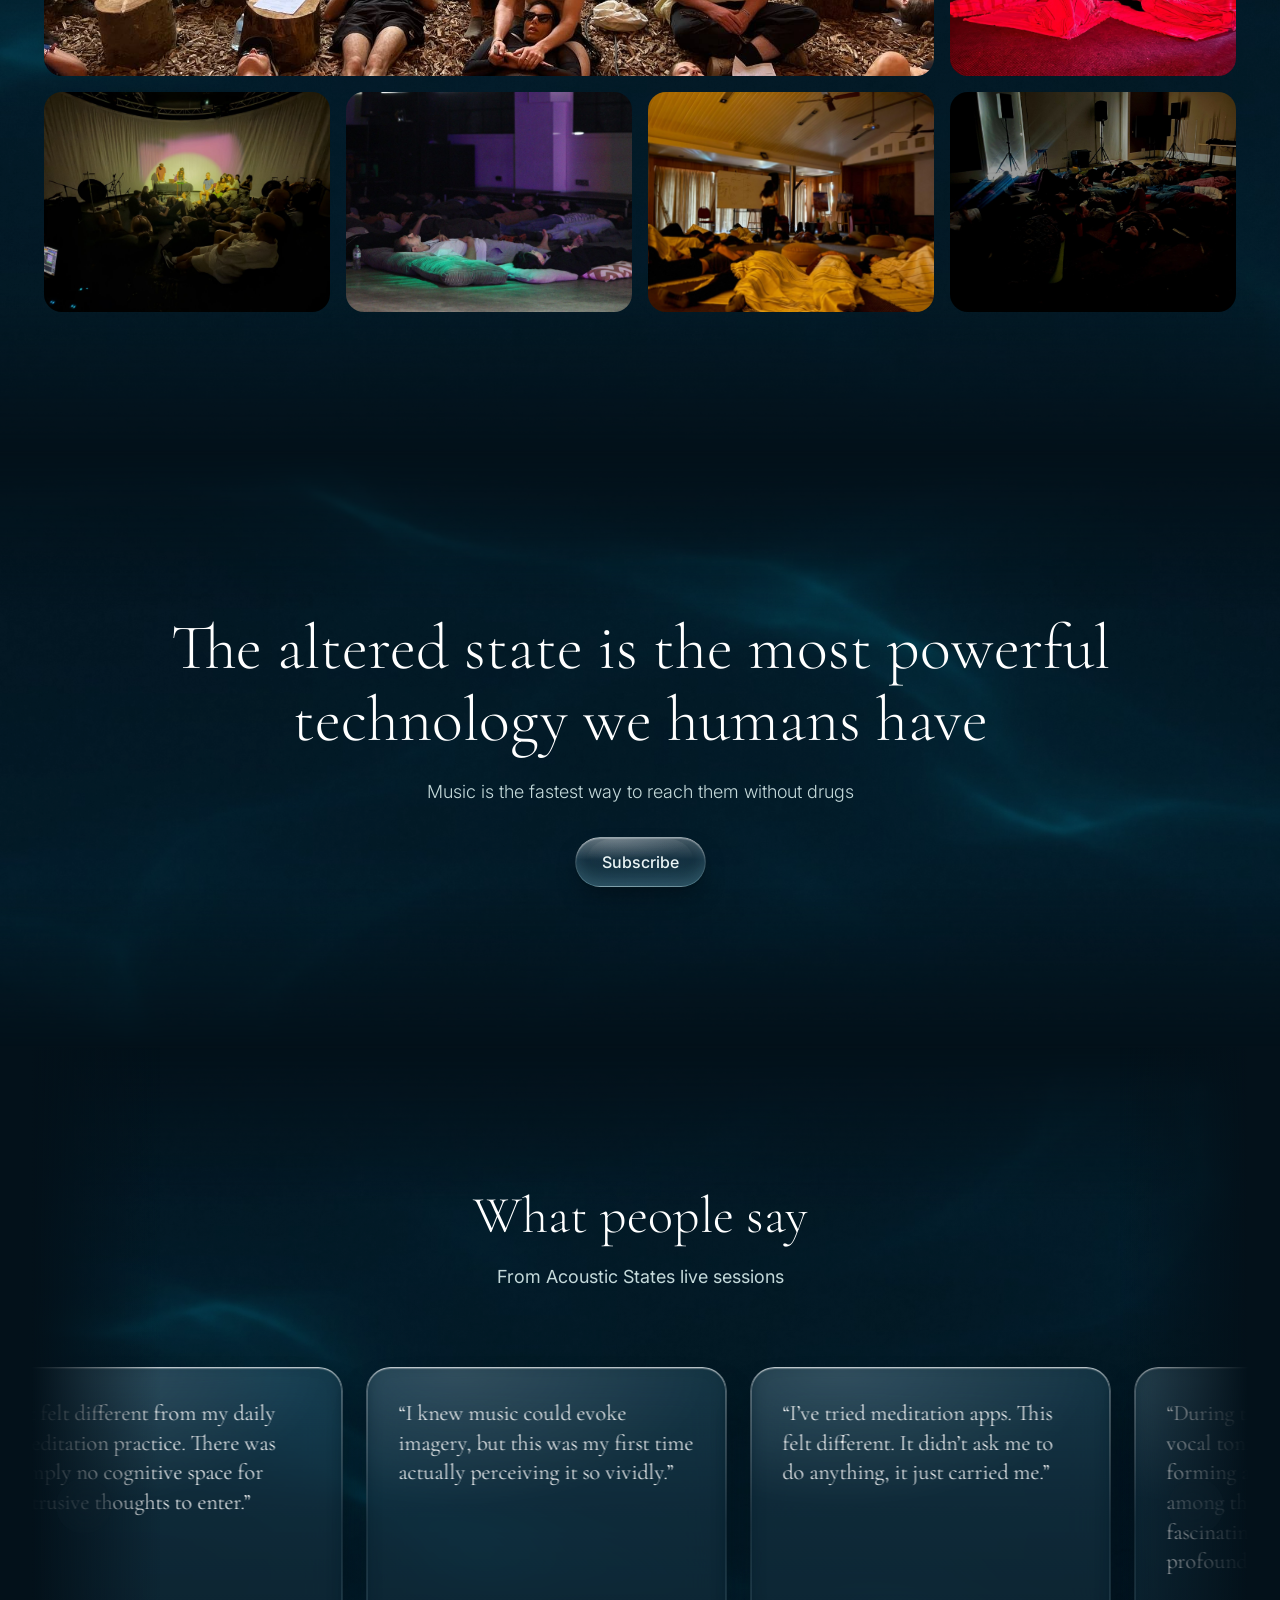
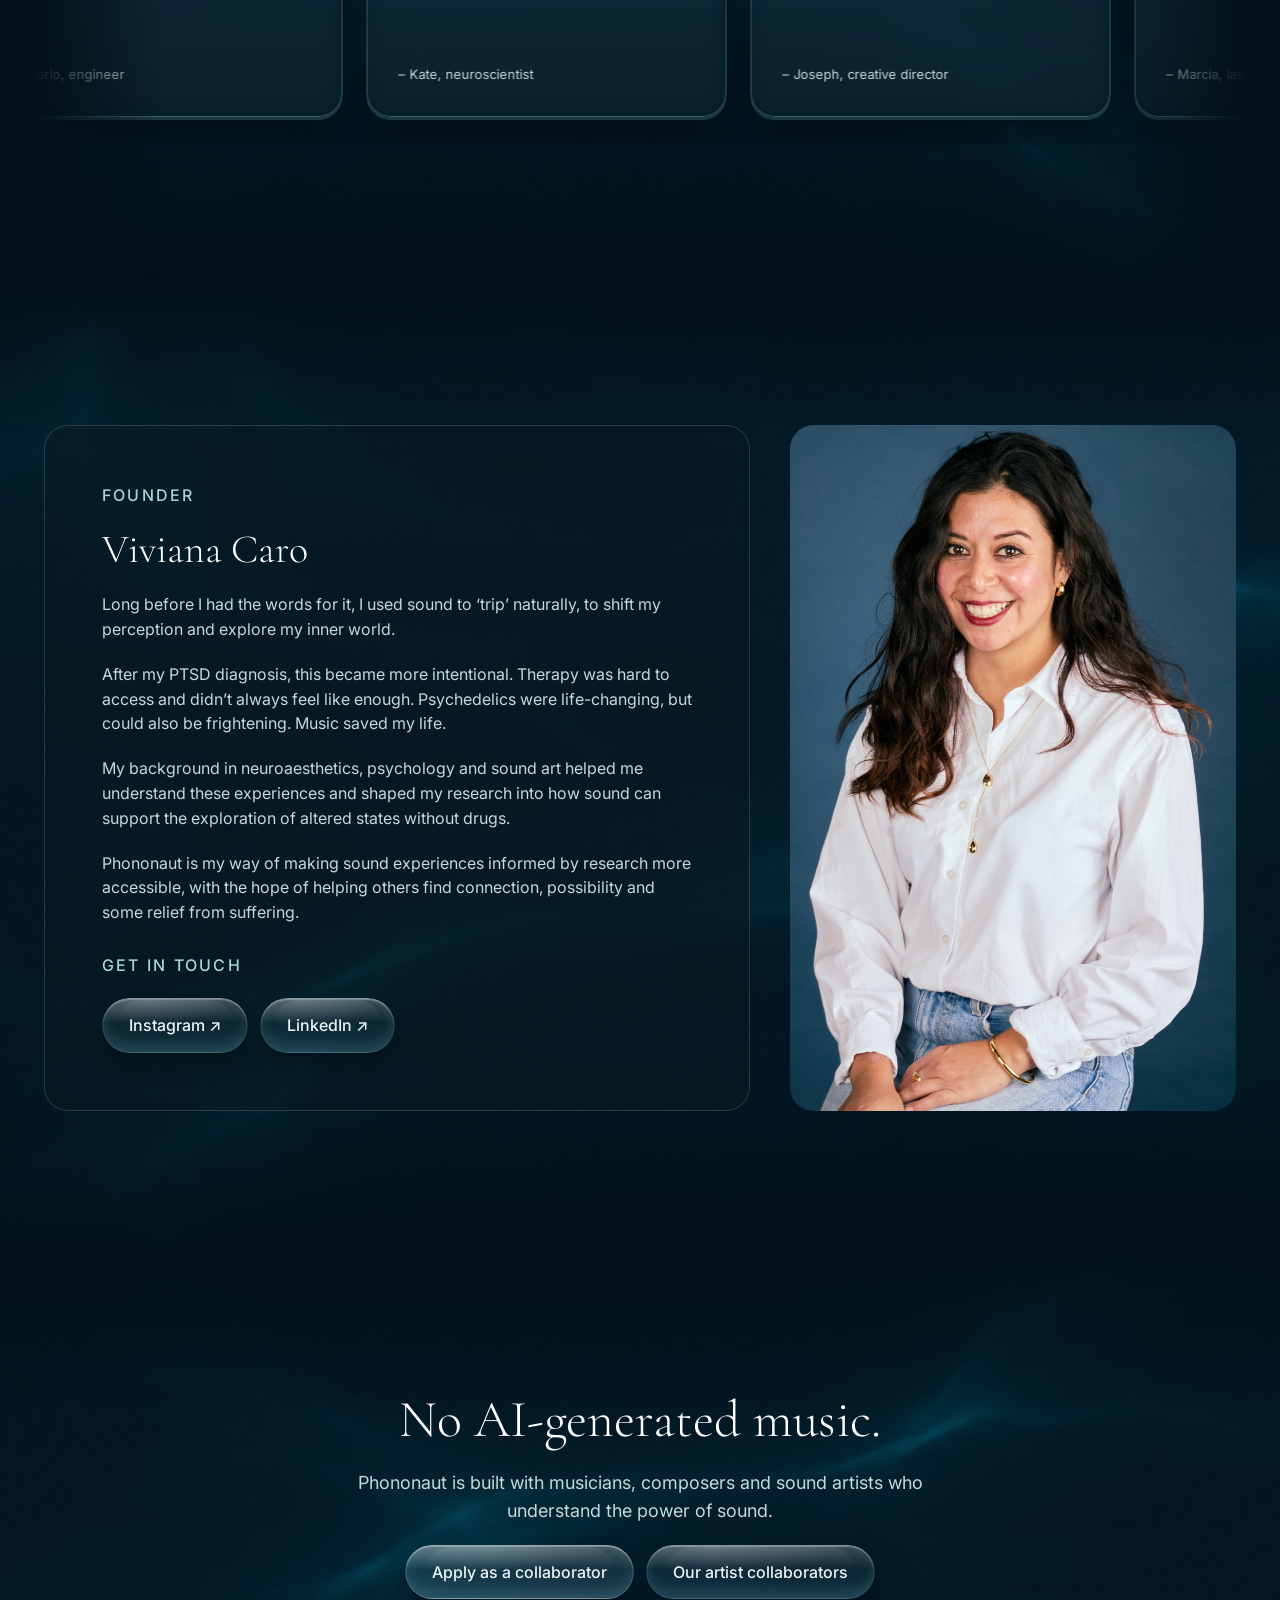
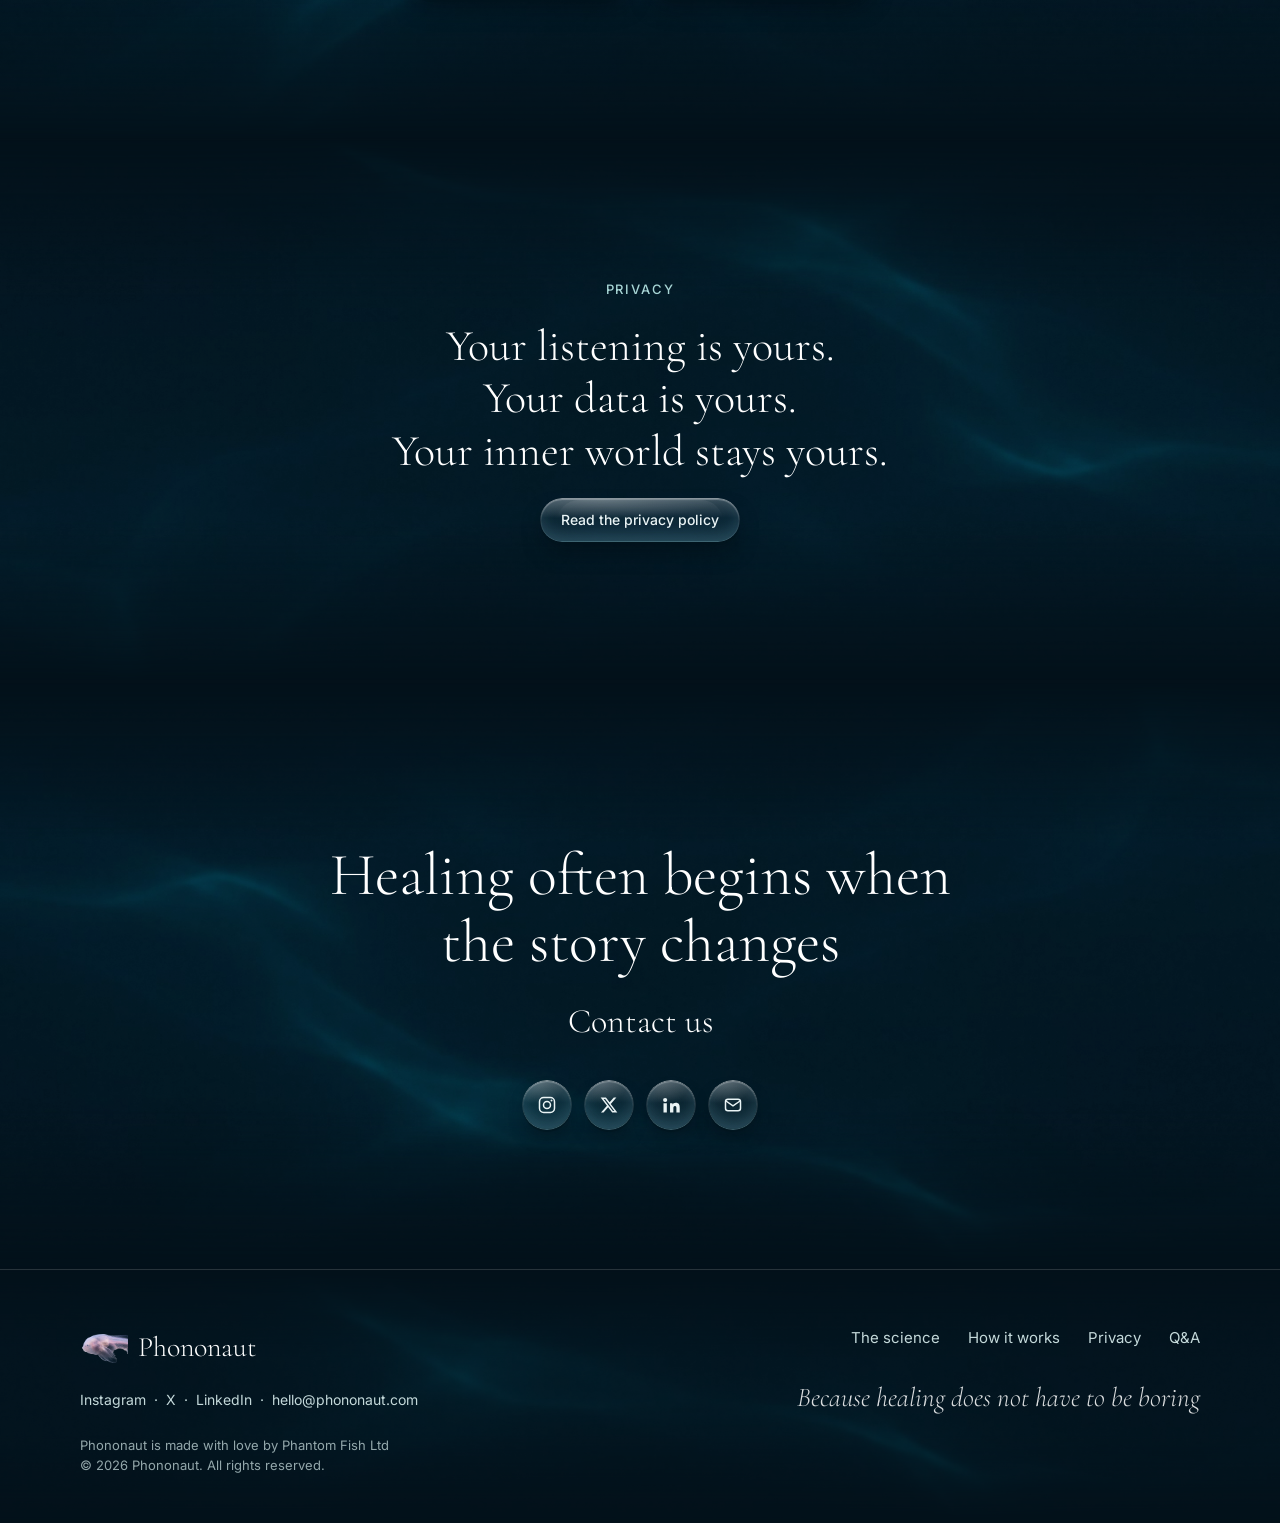
==== commit 249b5e68: "'For those feeling burnt out…' gets a large section of its own; water always covers each section" ====
--- a/index.html
+++ b/index.html
@@ -9,7 +9,7 @@
   <link rel="preconnect" href="https://fonts.googleapis.com">
   <link rel="preconnect" href="https://fonts.gstatic.com" crossorigin>
   <link href="https://fonts.googleapis.com/css2?family=Cormorant+Garamond:ital,wght@0,300;1,300&family=Inter:wght@400;500&display=swap" rel="stylesheet">
-  <link rel="stylesheet" href="styles.css?v=1795517052">
+  <link rel="stylesheet" href="styles.css?v=1795517403">
 </head>
 <body>
 
--- a/styles.css
+++ b/styles.css
@@ -223,12 +223,12 @@
   -webkit-mask-image: linear-gradient(to bottom, transparent 0, #000 min(160px, 35%), #000 calc(100% - min(160px, 35%)), transparent 100%);
           mask-image: linear-gradient(to bottom, transparent 0, #000 min(160px, 35%), #000 calc(100% - min(160px, 35%)), transparent 100%);
 }
-main > section:nth-of-type(4n+1) { --wpos: 15% 25%; --wsize: 140% auto; }
-main > section:nth-of-type(4n+2) { --wpos: 75% 60%; --wsize: 130% auto; --wflip: scaleX(-1); }
-main > section:nth-of-type(4n+3) { --wpos: 40% 85%; --wsize: 160% auto; --wflip: scaleY(-1); }
-main > section:nth-of-type(4n)   { --wpos: 90% 15%; --wsize: 150% auto; --wflip: scale(-1, -1); }
+main > section:nth-of-type(4n+1) { --wpos: 15% 25%; --wsize: cover; }
+main > section:nth-of-type(4n+2) { --wpos: 75% 60%; --wsize: cover; --wflip: scaleX(-1); }
+main > section:nth-of-type(4n+3) { --wpos: 40% 85%; --wsize: cover; --wflip: scaleY(-1); }
+main > section:nth-of-type(4n)   { --wpos: 90% 15%; --wsize: cover; --wflip: scale(-1, -1); }
 .statement--water, .section--water { --wo: 1; --wsize: cover; --wpos: center; }
-.footer { --wpos: 30% 70%; --wsize: 160% auto; --wo: .5; }
+.footer { --wpos: 30% 70%; --wsize: cover; --wo: .5; }
 .statement--water { padding: 160px 0; }
 
 /* Questions */
@@ -404,9 +404,9 @@
 .footer__tagline { font-family: var(--serif); font-style: italic; font-weight: 300; font-size: 27px; color: var(--white); opacity: .85; }
 @media (max-width: 760px) { .footer__right { align-items: flex-start; } }
 
-.statement--for { padding: 120px 0 40px; }
-.statement--for p { font-size: 44px; max-width: 980px; text-wrap: balance; }
-@media (max-width: 760px) { .statement--for { padding: 72px 0 8px; } .statement--for p { font-size: 30px; } }
+.statement--for { min-height: min(88vh, 820px); display: flex; align-items: center; justify-content: center; padding: 160px 24px; }
+.statement--for p { font-size: clamp(44px, 5.6vw, 80px); line-height: 1.12; max-width: 1180px; text-wrap: balance; }
+@media (max-width: 760px) { .statement--for { min-height: min(80vh, 640px); padding: 100px 20px; } .statement--for p { font-size: 40px; } }
 
 /* Testimonies drift slowly and continuously, as on acousticstates.com */
 .voices__row { overflow: hidden; padding: 12px 0 28px; scroll-snap-type: none; }
